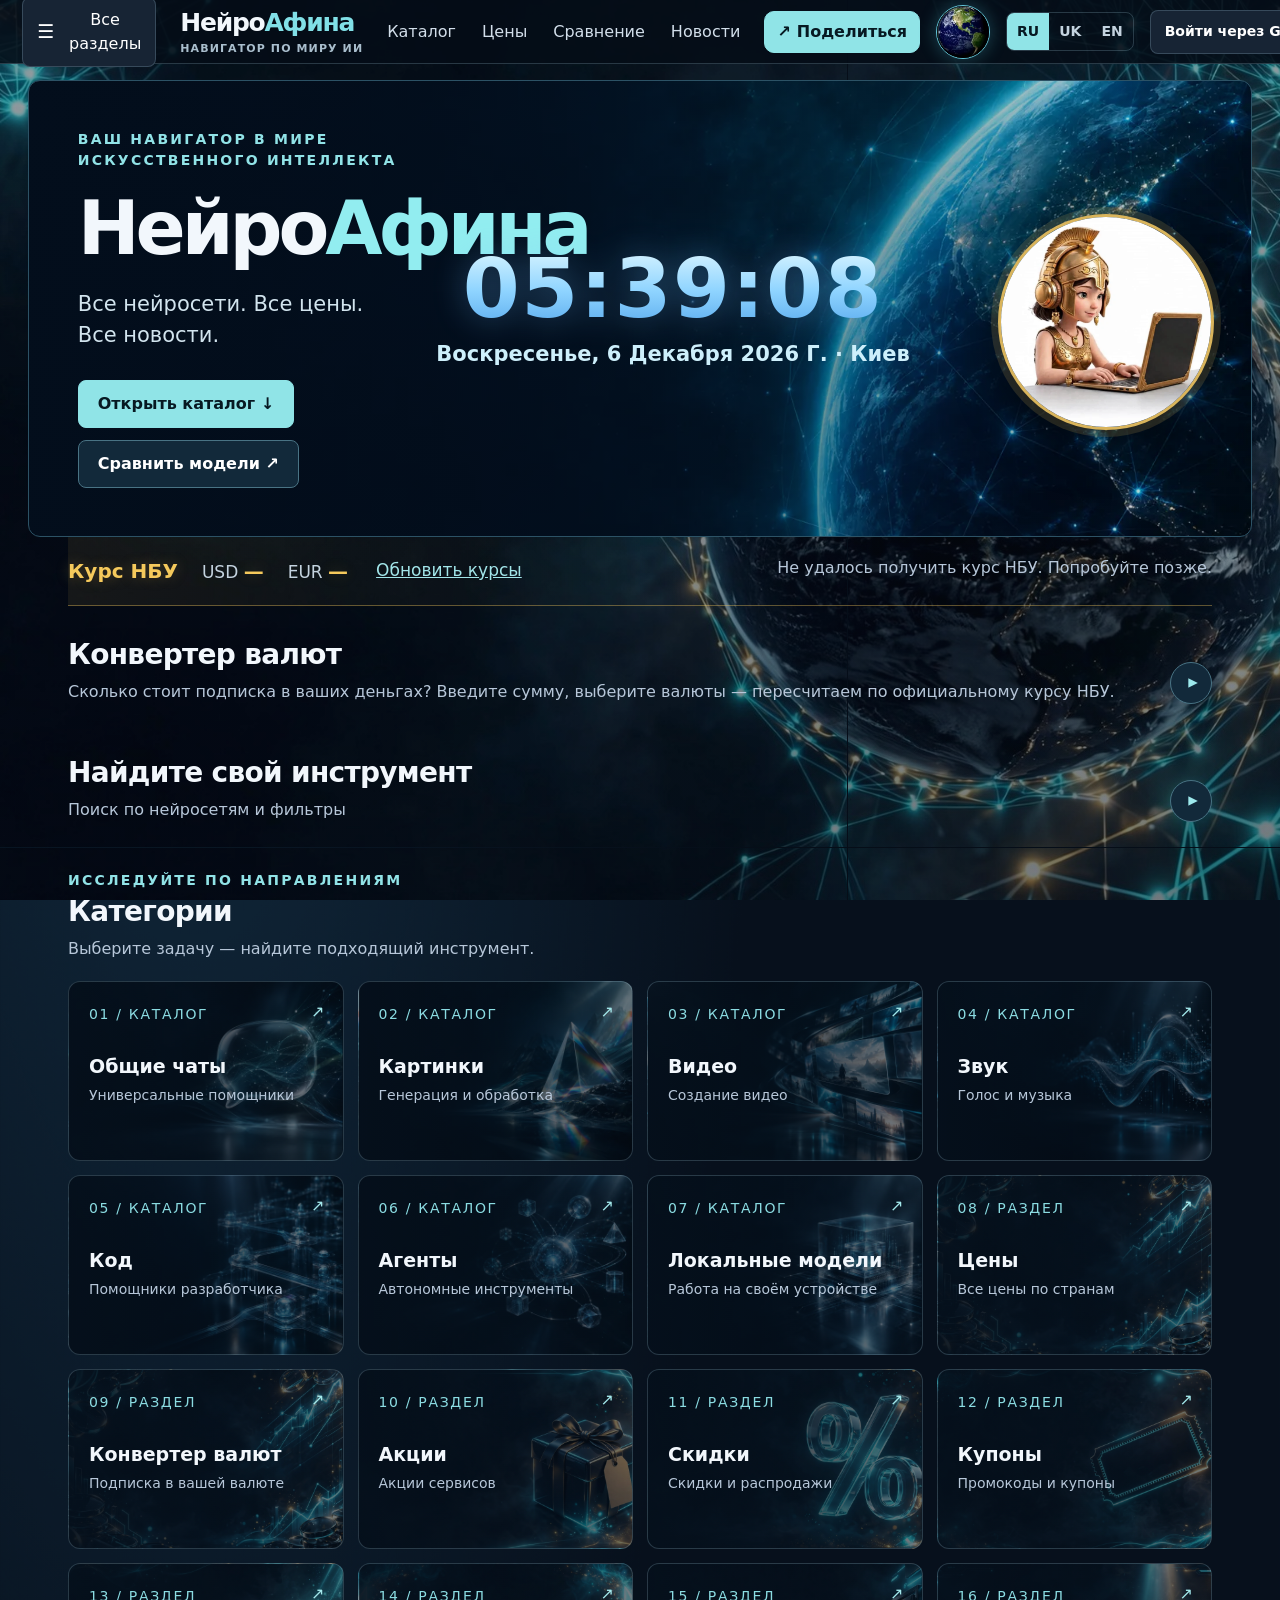
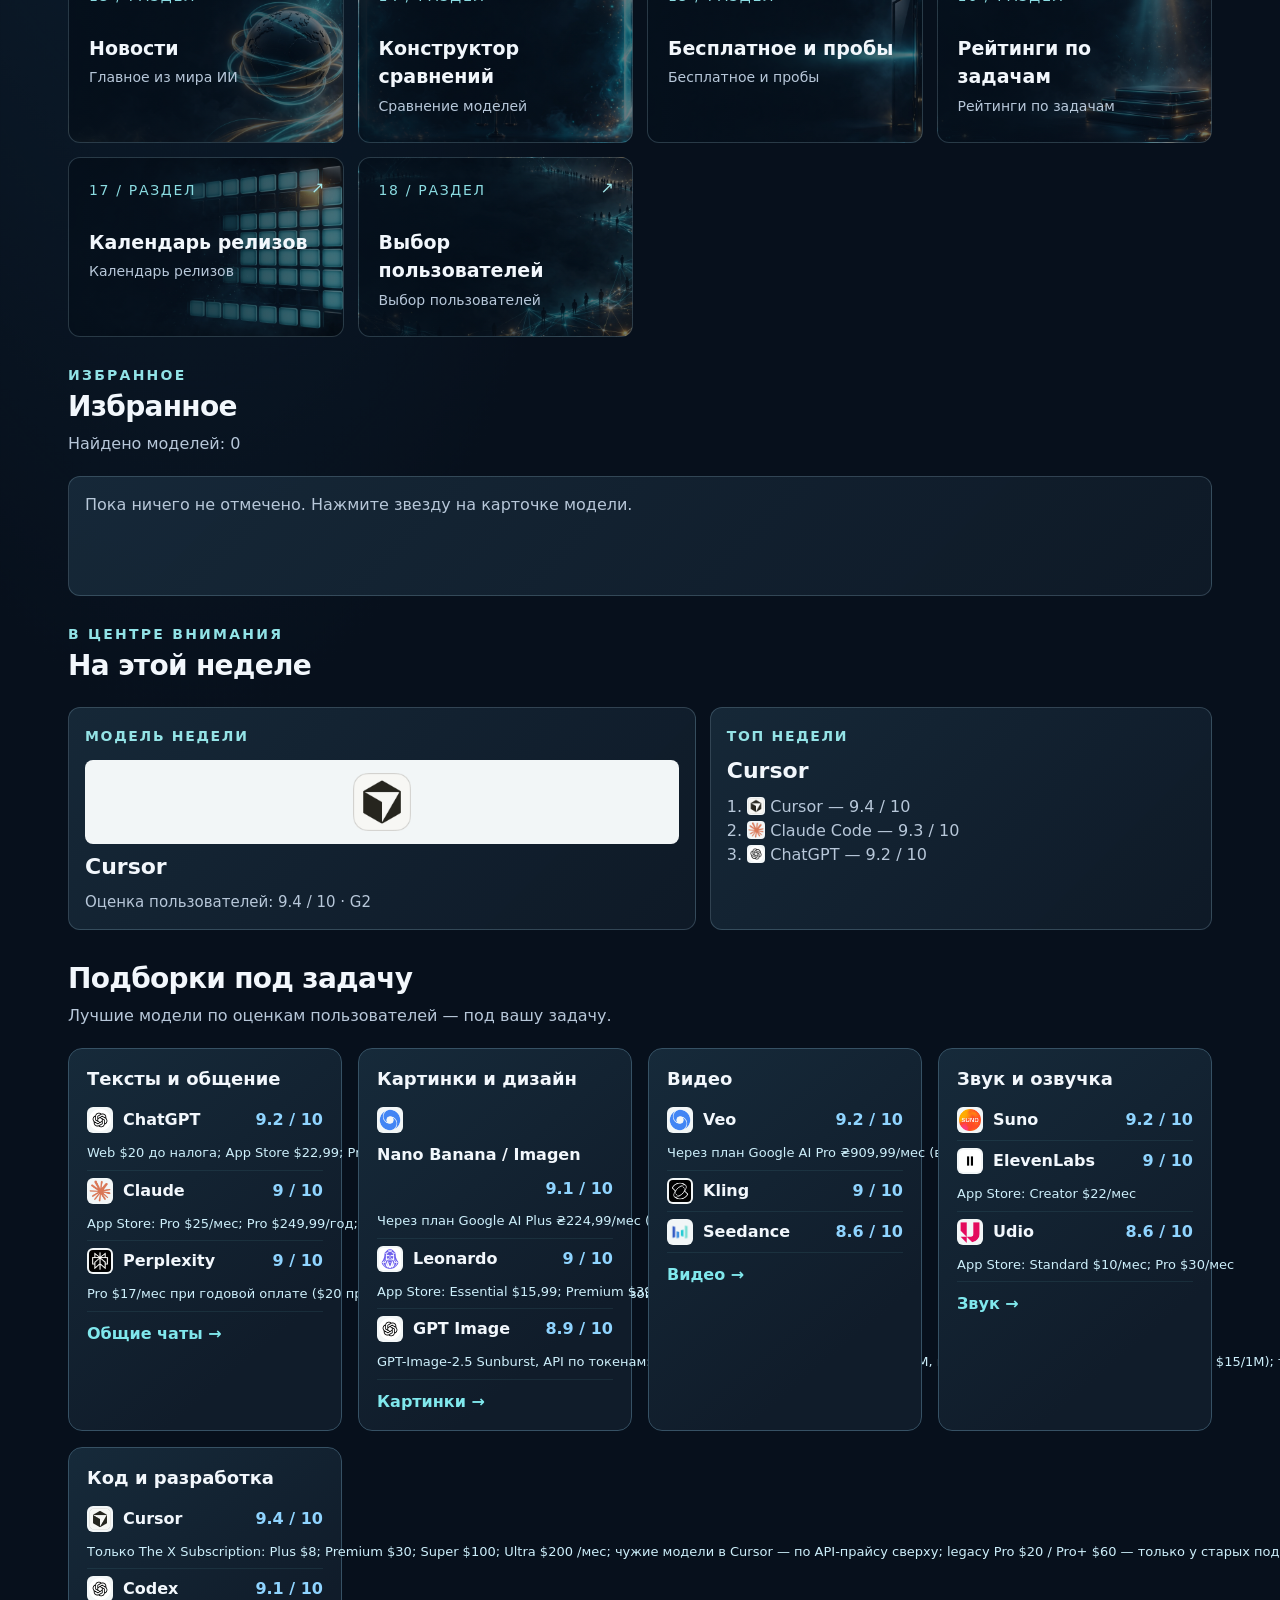
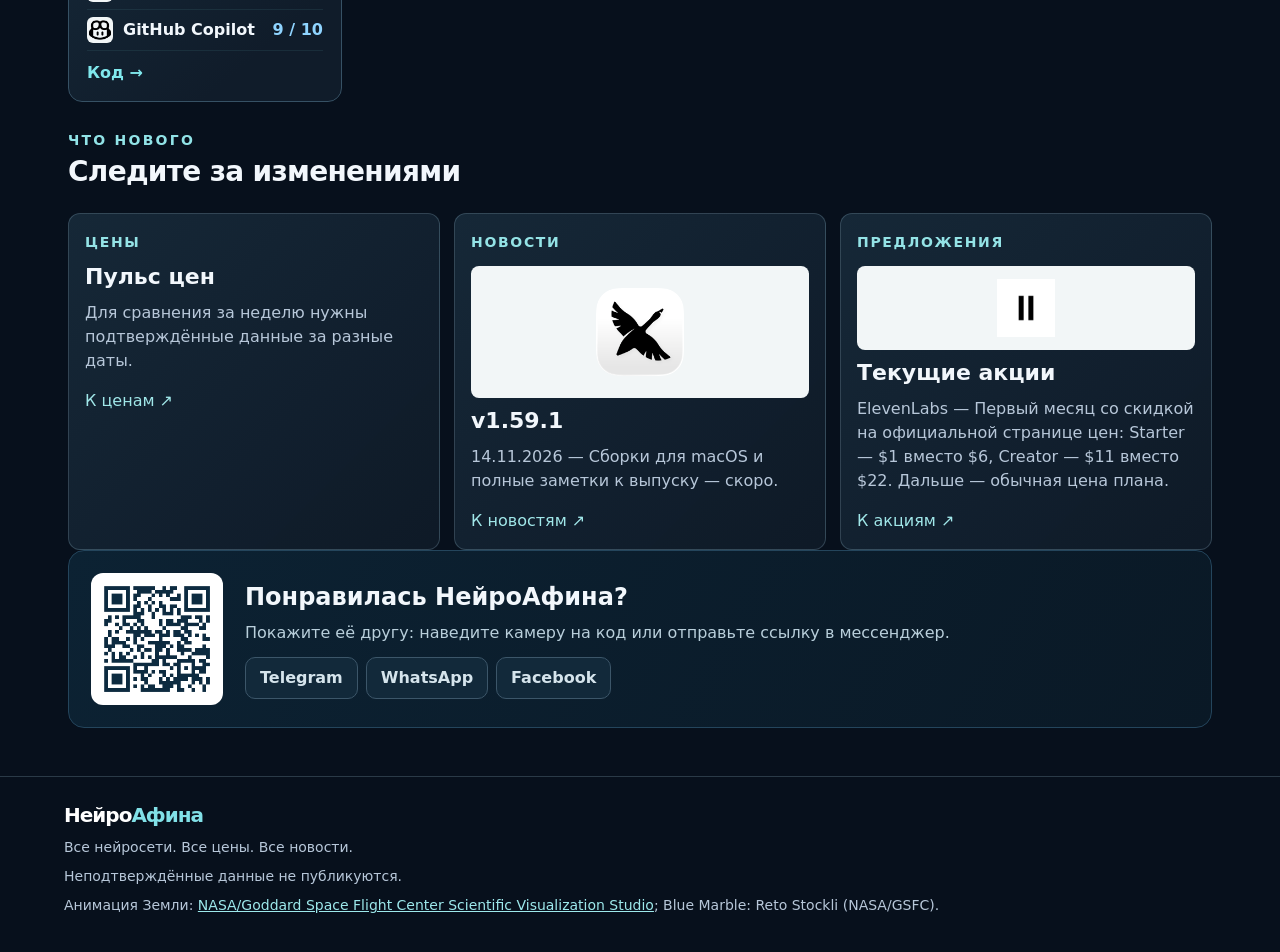
==== index.html @ 6c78bb4e "Кэш: ?v=20261115-37 (пакет по ревью)" ====
<!doctype html>
<html lang="ru"><head><meta charset="utf-8"><meta name="viewport" content="width=device-width, initial-scale=1"><meta name="description" content="НейроАфина — каталог нейросетей, цен и новостей."><meta name="color-scheme" content="dark"><title>НейроАфина — все нейросети, цены и новости</title><meta property="og:type" content="website"><meta property="og:site_name" content="НейроАфина"><meta property="og:title" content="НейроАфина — все нейросети, цены и новости"><meta property="og:description" content="Каталог нейросетей для людей: цены для Украины, плюсы и минусы, акции, скидки и новости — обновляется каждое утро."><meta property="og:url" content="https://neuroathena.pages.dev/"><meta property="og:image" content="https://neuroathena.pages.dev/assets/og-cover.jpg"><meta property="og:image:width" content="1200"><meta property="og:image:height" content="630"><meta name="twitter:card" content="summary_large_image"><meta name="twitter:title" content="НейроАфина — все нейросети, цены и новости"><meta name="twitter:description" content="Каталог нейросетей для людей: цены для Украины, плюсы и минусы, акции, скидки и новости."><meta name="twitter:image" content="https://neuroathena.pages.dev/assets/og-cover.jpg"><link rel="canonical" href="https://neuroathena.pages.dev/"><link rel="stylesheet" href="assets/style.css?v=20261115-37">
<link rel="icon" href="favicon.ico" sizes="any">
<link rel="icon" type="image/png" sizes="32x32" href="favicon-32.png">
<link rel="icon" type="image/png" sizes="16x16" href="favicon-16.png">
<link rel="apple-touch-icon" sizes="180x180" href="apple-touch-icon.png">
<link rel="icon" type="image/png" sizes="192x192" href="icon-192.png">
<link rel="icon" type="image/png" sizes="512x512" href="icon-512.png"><script src="data/catalog.js" defer></script><script src="data/prices.js" defer></script><script src="data/logos.js" defer></script><script src="assets/app.js?v=20261115-37" defer></script></head>
<body><a class="skip" href="#main" data-i18n="skip">Перейти к содержанию</a>
<header class="header"><button class="menu-btn burger" id="menuButton" type="button" aria-expanded="false" aria-controls="menu"><span class="burger-ico" aria-hidden="true">☰</span><span data-i18n="menuAll">Все разделы</span></button><a class="brand" href="#/home" aria-label="НейроАфина — на главную">Нейро<span>Афина</span><small data-i18n="brandTag">НАВИГАТОР ПО МИРУ ИИ</small></a><nav class="headnav" aria-label="Основная навигация"><a href="#/chats" data-i18n="navCatalog">Каталог</a><a href="#/prices" data-i18n="navPrices">Цены</a><a href="#/compare" data-i18n="navCompare">Сравнение</a><a href="#/news" data-i18n="navNews">Новости</a></nav><div class="head-right"><button class="tell-btn" id="tellBtn" type="button" aria-haspopup="true" aria-expanded="false"><span aria-hidden="true">↗</span> <span data-i18n="share">Поделиться</span></button><div class="globe" aria-hidden="true"><video id="earthVideo" autoplay muted loop playsinline preload="metadata" poster="assets/earth-poster.webp"><source src="assets/earth.mp4" type="video/mp4"></video></div><div class="lang-switch" role="group" aria-label="Язык интерфейса"><button type="button" data-lang="ru" aria-pressed="true">RU</button><button type="button" data-lang="uk" aria-pressed="false">UK</button><button type="button" data-lang="en" aria-pressed="false">EN</button></div><div class="auth-area" id="authArea"><button class="auth-btn" id="authBtn" type="button"><span class="auth-full" data-i18n="authSignIn">Войти через Google</span><span class="auth-short">Google</span></button></div></div></header><div class="tell-panel" id="tellPanel" hidden><div class="tell-panel-head"><strong data-i18n="shareTitle">Поделиться сайтом</strong><button type="button" class="tell-close" id="tellClose" aria-label="Закрыть">✕</button></div><div class="tell-nets"><a class="tell-net" href="#" data-net="tg">Telegram</a><a class="tell-net" href="#" data-net="wa">WhatsApp</a><a class="tell-net" href="#" data-net="fb">Facebook</a><a class="tell-net" href="#" data-net="x">X</a></div><button type="button" class="tell-copy" id="tellCopy"><span data-i18n="copyLink">Копировать ссылку</span></button><div class="tell-qr"><img src="assets/qr-site.png" alt="QR-код сайта НейроАфина"><p data-i18n="qrCaption">Наведите камеру телефона — сайт откроется сам</p></div></div>
<div class="admin-bar" id="adminBar" hidden></div>
<div class="drawer-backdrop" id="menuBackdrop" hidden></div><aside class="menu drawer" id="menu" hidden aria-label="Все разделы"><div class="drawer-head"><span data-i18n="menuAll">Все разделы</span><button class="drawer-close" id="menuClose" type="button" aria-label="Закрыть">✕</button></div><nav aria-label="Все страницы" id="allNav"></nav></aside>
<main id="main"></main><footer class="footer"><a class="footerbrand" href="#/home">Нейро<span>Афина</span></a><p data-i18n="footerTag">Все нейросети. Все цены. Все новости.</p><p data-i18n="footerNote">Неподтверждённые данные не публикуются.</p><p><span data-i18n="footerAnim">Анимация Земли:</span> <a href="https://svs.gsfc.nasa.gov/2709/" target="_blank" rel="noopener noreferrer">NASA/Goddard Space Flight Center Scientific Visualization Studio</a>; Blue Marble: Reto Stockli (NASA/GSFC).</p></footer>
<button id="toTop" class="to-top" type="button" aria-label="Наверх">↑</button>
</body></html>
---- assets/style.css ----
:root{color-scheme:dark;--bg:#07101c;--card:#111d2c;--text:#f2f7fc;--muted:#b7c7d9;--cyan:#80e8ed;--border:rgba(169,211,229,.22)}*{box-sizing:border-box}html{scroll-behavior:smooth}body{margin:0;background:radial-gradient(ellipse at 15% 5%,#122b3f,transparent 38%),var(--bg);color:var(--text);font:16px/1.5 system-ui,-apple-system,"Segoe UI",sans-serif}a{color:inherit;text-decoration:none}button,input,select{font:inherit}button,a,input,select{outline-offset:4px}button:focus-visible,a:focus-visible,input:focus-visible,select:focus-visible{outline:3px solid #80e8ed}.skip{position:absolute;left:10px;top:-100px;background:#fff;color:#000;padding:10px;z-index:10}.skip:focus{top:10px}.header{height:90px;padding:0 5%;display:flex;align-items:center;gap:40px;justify-content:space-between;background:rgba(5,13,23,.88);border-bottom:1px solid var(--border)}.brand,.footerbrand{font-weight:750;letter-spacing:-.05em;font-size:25px;line-height:1;white-space:nowrap}.brand span,.footerbrand span{color:#81e0e7}.brand small{display:block;font-size:11px;letter-spacing:.10em;color:#a9becd;margin-top:8px}.headnav{display:flex;gap:26px;color:#d2deea}.headnav a:hover,.footer a:hover{color:var(--cyan)}.head-right{display:flex;align-items:center;gap:16px}.clock{text-align:right;font-variant-numeric:tabular-nums}.clock strong{display:block;font-size:17px;letter-spacing:.06em}.clock span{display:block;font-size:14px;color:var(--muted)}.globe{height:39px;width:39px;border-radius:50%;border:1px solid #65c9dc;background:radial-gradient(circle at 30% 25%,#4ba6bc,#082236 60%,#050d19);box-shadow:0 0 15px #53d1e44a;position:relative;overflow:hidden}.globe:before,.globe:after,.globe span{content:"";position:absolute;inset:3px 10px;border:1px solid #b2ecf877;border-radius:50%;animation:spin 12s linear infinite}.globe:after{inset:11px 1px;animation:none}.globe span{inset:4px 4px;transform:rotate(50deg);animation:none}@keyframes spin{to{transform:rotate(360deg)}}.menu-btn{border:1px solid var(--border);background:#172434;color:#fff;border-radius:8px;padding:10px 14px;min-height:44px;cursor:pointer}.menu-btn span{margin-left:6px}.menu{position:absolute;z-index:5;right:5%;top:79px;background:#111f2f;border:1px solid #3c5669;border-radius:12px;padding:15px;max-width:650px;box-shadow:0 20px 60px #0009}.menu nav{display:grid;grid-template-columns:repeat(3,1fr);gap:3px}.menu a{padding:10px;border-radius:7px}.menu a:hover{background:#284154}.container{max-width:1200px;margin:auto;padding:0 28px}.hero{max-width:1450px;margin:24px auto 0;padding:0 28px}.hero-panel{min-height:410px;display:flex;align-items:center;border:1px solid #2c5265;border-radius:12px;background:linear-gradient(90deg,rgba(3,14,28,.96) 0%,rgba(3,14,28,.72) 42%,rgba(3,14,28,.06) 100%),url('atlas-hero.webp') center/cover;overflow:hidden}.hero-copy{padding:55px 7%;max-width:800px}.eyebrow{font-size:14px;text-transform:uppercase;letter-spacing:.16em;color:#91e3e7;font-weight:700}.hero h1{font-size:clamp(43px,6vw,74px);letter-spacing:-.055em;line-height:1.05;margin:19px 0}.hero h1 span{color:#92edf0}.hero p{color:#d2e4ee;font-size:clamp(18px,2vw,21px);max-width:550px}.hero-actions{display:flex;gap:12px;flex-wrap:wrap;margin-top:28px}.button{min-height:48px;display:inline-flex;align-items:center;justify-content:center;padding:11px 19px;border-radius:8px;font-weight:650;border:1px solid #497384;cursor:pointer;background:#12293a;color:#fff}.button.primary{background:#90e4e7;color:#071922;border-color:#90e4e7}.button:hover{filter:brightness(1.12)}.status-strip{display:flex;justify-content:space-between;gap:20px;padding:19px 0;border-bottom:1px solid var(--border);color:#c4d3df}.rates{display:flex;gap:24px;flex-wrap:wrap}.rates strong{color:#fff}.rates small,.muted{color:var(--muted)}.rate-refresh{background:transparent;border:0;color:#a2e5e9;cursor:pointer;text-decoration:underline;padding:0 4px}.section{padding:45px 0 0}.section-head{display:flex;align-items:end;justify-content:space-between;gap:18px;margin-bottom:20px}.section-head h2{margin:0;font-size:28px;letter-spacing:-.025em}.section-head p{color:var(--muted);margin:4px 0 0}.section-head a{color:#9de9ec;white-space:nowrap}.search-panel,.empty,.feature{border:1px solid var(--border);background:linear-gradient(135deg,rgba(24,43,59,.9),rgba(15,26,40,.94));border-radius:12px}.search-panel{padding:24px}.searchbar{display:flex;gap:12px}.searchbar input{min-width:0;flex:1;height:52px;border:1px solid #577086;border-radius:8px;background:#0b1926;color:white;padding:0 16px}.searchbar button:disabled{opacity:.6;cursor:not-allowed}.search-note{margin:12px 0 0;color:var(--muted);font-size:14px}.filters{display:flex;gap:10px;margin-top:16px;flex-wrap:wrap}.filters span{border:1px solid #50697a;border-radius:30px;padding:6px 13px;color:#c3d2de;font-size:14px}.cards{display:grid;grid-template-columns:repeat(4,1fr);gap:14px}.cat{min-height:166px;position:relative;overflow:hidden;padding:20px;border:1px solid var(--border);border-radius:12px;background:linear-gradient(150deg,#172d3d,#101b2a);transition:transform .2s,border-color .2s}.cat:hover{transform:translateY(-3px);border-color:#7bcbd3}.cat-num{color:#8bdce2;letter-spacing:.12em;font-size:14px}.cat h3{font-size:19px;margin:26px 0 5px}.cat p{color:var(--muted);font-size:14px;margin:0}.cat:after{content:'↗';position:absolute;right:18px;top:18px;color:#a3e8eb}.editorial{display:grid;grid-template-columns:1.25fr 1fr;gap:14px}.feature,.empty{padding:25px;min-height:150px}.feature h3,.empty h3{margin:6px 0 8px;font-size:22px}.feature p,.empty p{margin:0;color:var(--muted)}.label{color:#94e3e6;font-size:14px;letter-spacing:.12em;text-transform:uppercase;font-weight:700}.three{display:grid;grid-template-columns:repeat(3,1fr);gap:14px}.empty a{display:inline-block;margin-top:16px;color:#a0e7e9}.route{padding:64px 0 100px;min-height:60vh}.route h1{font-size:clamp(36px,6vw,60px);letter-spacing:-.04em;margin:15px 0}.route .empty{max-width:730px}.back{color:#9ee4e8}.footer{margin-top:72px;border-top:1px solid var(--border);padding:38px 5%;color:var(--muted)}.footer p{margin:8px 0;font-size:14px}.footerbrand{color:#fff;font-size:20px}@media(max-width:1000px){.headnav{display:none}.cards{grid-template-columns:repeat(2,1fr)}}@media(max-width:650px){.header{height:76px;padding:0 16px;gap:10px}.brand{font-size:21px}.brand small{display:none}.clock{display:none}.globe{width:34px;height:34px}.head-right{gap:8px}.menu-btn{font-size:14px;padding:9px}.menu{top:70px;left:16px;right:16px;max-height:75vh;overflow:auto}.menu nav{grid-template-columns:repeat(2,1fr)}.container{padding:0 16px}.hero{padding:0 16px;margin-top:16px}.hero-panel{min-height:410px;background-position:62% center}.hero-copy{padding:40px 22px}.hero h1{font-size:42px}.status-strip{display:block}.rates{gap:14px}.status-strip>span{display:block;margin-top:10px}.section{padding-top:34px}.section-head{align-items:start}.section-head h2{font-size:24px}.cards{grid-template-columns:repeat(2,minmax(0,1fr));gap:10px}.cat{min-height:150px;padding:15px}.cat h3{font-size:17px}.cat p{font-size:14px}.editorial,.three{grid-template-columns:1fr}.searchbar{flex-direction:column}.searchbar input{width:100%}.footer{padding:30px 16px}.route{padding-top:40px}}@media(prefers-reduced-motion:reduce){*,*:before,*:after{animation-duration:.001ms!important;animation-iteration-count:1!important;transition:none!important;scroll-behavior:auto!important}}
@media(max-width:650px){.header{height:auto;min-height:110px;flex-wrap:wrap;padding:12px 16px;row-gap:10px}.head-right{width:100%;justify-content:space-between}.clock{display:block;text-align:left}.clock strong{font-size:16px}.clock span{font-size:14px}.menu{top:125px}}
@media(max-width:650px){.searchbar input{flex:none;min-height:52px}}

.globe{width:54px;height:54px;flex:none;border:1px solid #65c9dc;background:#061626 url("earth-poster.webp") center/cover;box-shadow:0 0 18px #53d1e44a}.globe:before,.globe:after,.globe span{display:none}.globe video{width:100%;height:100%;object-fit:cover;display:block}@media(max-width:650px){.globe{width:46px;height:46px}}

/* Этап 2: категории и развёрнутые карточки. */
.illustrated-cat{background-size:cover;background-position:center;min-height:180px}.illustrated-cat:hover{border-color:#9de9ec}.filter-controls{display:grid;grid-template-columns:repeat(3,minmax(0,1fr));gap:14px;margin-top:18px}.filter-controls label{display:flex;flex-direction:column;gap:6px;color:#d5e4ec;font-size:14px}.filter-controls select{width:100%;min-height:48px;background:#0b1926;color:#eef8fb;border:1px solid #577086;border-radius:8px;padding:9px 12px}.search-results-list{display:grid;grid-template-columns:repeat(2,minmax(0,1fr));gap:8px}.search-results-list a{display:flex;flex-direction:column;gap:4px;padding:14px 16px;border:1px solid #34566a;border-radius:8px;background:#0c1e2c}.search-results-list a:hover{border-color:#90e4e7}.search-results-list span{color:#b7cbd8;font-size:14px}.result-count,.search-empty{color:#c0d2dc;margin:16px 0}.category-route{padding-top:38px}.category-hero{margin-top:20px;border:1px solid var(--border);border-radius:12px;min-height:240px;display:flex;align-items:center;background-position:center 44%;background-size:cover;overflow:hidden;padding:36px}.category-hero h1{margin:10px 0;font-size:clamp(38px,5vw,60px)}.category-hero p{color:#d5e4ec;font-size:19px;margin:0}.catalog-notice{color:#b7cbd8;margin:24px 0;max-width:850px}.model-list{display:grid;gap:20px}.model-card{border:1px solid #365164;border-radius:12px;background:linear-gradient(140deg,#162a3a,#101c2a 76%);padding:28px;min-width:0;overflow-wrap:anywhere}.model-card[data-official]{cursor:pointer}.model-card[data-official]:hover{border-color:#6ba9b6}.model-top{display:flex;gap:16px;align-items:center}.model-logo{width:72px;height:72px;border-radius:12px;background:#f2f6f7;display:flex;align-items:center;justify-content:center;flex:none;padding:8px;overflow:hidden}.model-logo img{width:100%;height:100%;object-fit:contain}.model-name{flex:1;min-width:0}.model-name h2{margin:2px 0;font-size:26px;line-height:1.2;letter-spacing:-.02em}.model-developer{color:#b6cbd6;font-size:14px}.official{flex:none;color:#071922;background:#90e4e7;border-color:#90e4e7}.link-unavailable{color:#ffcb9a;font-size:14px}.badge-row{display:flex;gap:8px;flex-wrap:wrap;margin:16px 0 0}.badge-row span{color:#aef4d3;border:1px solid #477e6a;background:#183a35;border-radius:99px;padding:5px 12px;font-size:14px}.model-intro{display:grid;grid-template-columns:1fr 1fr;gap:24px;margin-top:22px}.model-card h3{font-size:16px;color:#e0eff5;margin:0 0 8px}.model-card p{margin:0;color:#c5d6df}.model-card span{overflow-wrap:anywhere}.card-section{margin-top:24px;padding-top:22px;border-top:1px solid #344f5e}.price-grid{display:grid;grid-template-columns:1.3fr 1fr 1fr;gap:12px}.price-grid>div{background:#0d2030;border:1px solid #2d4b5b;border-radius:8px;padding:16px;min-width:0}.price-grid span,.facts span{display:block;color:#9bbac8;font-size:14px;margin-bottom:5px}.price-grid p{font-size:15px}.price-grid .price-ua{background:#163347;border-color:#5da6b4}.price-ua strong{display:block;font-size:18px;color:#a8f1ef;line-height:1.45}.price-ua p{margin-top:10px}.price-ua small{font-size:14px;color:#bdd0da}.cheapest{margin-top:12px!important;color:#ccecdf!important}.price-extra{margin-top:14px;color:#c6dbe2}.price-extra summary{color:#a7e9ec;cursor:pointer;min-height:40px;padding-top:8px}.price-extra ul{padding-left:20px;margin:10px 0 0}.price-extra li{margin:8px 0}.price-extra .price-note{font-size:14px;color:#afc5d0}.facts{display:grid;grid-template-columns:repeat(3,minmax(0,1fr));gap:18px 24px}.facts p{font-size:15px}.small-note{font-size:14px!important;color:#a6bfca!important;margin-top:4px!important}.checked{font-size:14px;color:#aac3cd!important;margin-top:24px!important}.footer a[href^=http]{color:#9de9ec;text-decoration:underline}
@media(max-width:700px){.filter-controls{grid-template-columns:1fr}.search-results-list{grid-template-columns:1fr}.category-hero{min-height:210px;padding:24px;background-position:60% center}.category-route{padding-top:28px}.model-card{padding:18px}.model-top{flex-wrap:wrap;gap:12px}.model-logo{width:62px;height:62px}.model-name h2{font-size:23px}.official{width:100%;order:3}.link-unavailable{width:100%}.model-intro{grid-template-columns:1fr;gap:18px}.price-grid{grid-template-columns:1fr}.facts{grid-template-columns:1fr 1fr;gap:16px}.price-grid p,.facts p{font-size:16px}}
@media(max-width:380px){.facts{grid-template-columns:1fr}}

/* ============================================================
   Переработка подачи (между этапом 2 и 3):
   ширина и сетка, компактные карточки, шапки, индекс, языки.
   Правила ниже переопределяют базовые выше.
   ============================================================ */

/* Работа 1. Ширина: на экранах от 1600 px контейнер не уже 1500 px. */
@media(min-width:1400px){.container{max-width:1360px}}
@media(min-width:1600px){.container{max-width:1500px}.hero{max-width:1500px}}

/* Работа 3. Липкая компактная шапка сайта; меню — фиксированное под ней. */
.header{position:sticky;top:0;z-index:30;height:64px;gap:24px}
.menu{position:fixed;top:70px}
.lang-switch{display:flex;border:1px solid var(--border);border-radius:8px;overflow:hidden;flex:none}
.lang-switch button{border:0;background:transparent;color:#c4d3df;padding:8px 10px;min-height:36px;cursor:pointer;font-size:14px;font-weight:650}
.lang-switch button[aria-pressed="true"]{background:#90e4e7;color:#071922}

/* Работа 4. Главная: герой ниже, блоки компактнее. */
.hero{margin-top:16px}
.hero-panel{min-height:340px}
.hero-copy{padding:36px 7%}
.section{padding:28px 0 0}
.feature,.empty{padding:16px;min-height:120px}
.footer{margin-top:48px;padding:28px 5%}
#categories{scroll-margin-top:80px}

/* Работа 3. Шапка раздела: не выше 240 px на десктопе. */
.category-hero{min-height:150px;padding:20px 28px}
.category-hero h1{font-size:clamp(30px,4vw,42px)}
.category-hero p{font-size:16px}

/* Работа 3. Полоса-индекс моделей раздела (липкая, под шапкой сайта). */
.model-index{position:sticky;top:64px;z-index:15;display:flex;flex-wrap:wrap;gap:8px;align-items:center;margin:16px 0 0;padding:10px 12px;border:1px solid var(--border);border-radius:10px;background:rgba(13,26,40,.96)}
.model-index-label{color:#9bbac8;font-size:14px;margin-right:2px}
.model-index button{border:1px solid #3c5669;background:#12293a;color:#d5e4ec;border-radius:99px;padding:6px 12px;font-size:14px;cursor:pointer;min-height:34px}
.model-index button:hover{border-color:#90e4e7;color:#fff}

/* Работа 3. Кнопка «Наверх». */
.to-top{position:fixed;right:20px;bottom:20px;z-index:40;width:48px;height:48px;border-radius:50%;border:1px solid #497384;background:#12293a;color:#fff;font-size:20px;cursor:pointer;opacity:0;pointer-events:none;transition:opacity .2s}
.to-top.visible{opacity:1;pointer-events:auto}
.to-top:hover{filter:brightness(1.2)}

/* Работа 1. Сетка карточек: 3 в ряд от 1400 px, 2 в ряд 900–1400 px, 1 в ряд на телефоне. */
.model-list{display:grid;gap:16px;grid-template-columns:minmax(0,1fr)}
@media(min-width:900px){.model-list{grid-template-columns:repeat(2,minmax(0,1fr))}}
@media(min-width:1400px){.model-list{grid-template-columns:repeat(3,minmax(0,1fr))}}

/* Работа 2. Компактные карточки: свёрнуты по умолчанию. */
.model-card{padding:16px;scroll-margin-top:140px}
.model-card h2{font-size:23px}
.model-card p{font-size:15px}
.model-logo{width:56px;height:56px;padding:6px}
.model-essence{margin:10px 0 0;color:#c5d6df;font-size:15px;line-height:1.45}
.badge-row{margin:10px 0 0}
.model-prices{margin-top:12px}
.model-prices .price-main{display:flex;gap:8px;align-items:baseline}
.model-prices .price-main span{color:#9bbac8;font-size:14px}
.model-prices .price-main strong{font-size:17px;color:#a8f1ef}
.model-prices .price-sub{margin-top:2px;color:#b7cbd8;font-size:14px}
.model-actions{display:flex;gap:10px;flex-wrap:wrap;margin-top:14px}
.model-actions .button{min-height:40px;padding:8px 14px}
.model-details{margin-top:14px}
.model-card .model-details{display:none}
.model-card.expanded .model-details{display:block}
.model-intro{margin-top:0}
.model-intro.single{grid-template-columns:1fr}
.card-section{margin-top:14px;padding-top:12px}
.facts{gap:12px 20px}
.missing-line{margin-top:14px!important;font-size:14px;color:#ffcb9a!important}
.checked{margin-top:14px!important}

/* Мобильная ширина: одна колонка, липкие элементы под высокой шапкой. */
@media(max-width:650px){
  .header{height:auto;min-height:110px;flex-wrap:wrap;padding:12px 16px;row-gap:10px}
  .menu{top:118px}
  .model-index{top:118px}
  .model-card{scroll-margin-top:180px}
  .category-hero{min-height:140px;padding:16px 20px}
  .model-actions .button{flex:1 1 100%}
}

/* Правки после первой живой проверки: суть и цены — строго в одну строку,
   шапка раздела и примечание компактнее, мобильная шапка ниже. */
.model-essence{white-space:nowrap;overflow:hidden;text-overflow:ellipsis}
.model-prices .price-main span{flex:none;white-space:nowrap}
.model-prices .price-main strong{overflow:hidden;text-overflow:ellipsis;white-space:nowrap;min-width:0}
.model-prices .price-sub{white-space:nowrap;overflow:hidden;text-overflow:ellipsis}
.catalog-notice{max-width:none;font-size:14px;margin:16px 0}
.category-route{padding-top:20px}
.category-hero{min-height:140px;padding:16px 28px}
@media(max-width:650px){
  .clock span{display:none}
  .menu-btn{white-space:nowrap;padding:9px 10px}
  .globe{width:40px;height:40px}
  .header{min-height:104px}
  .model-index{top:110px;flex-wrap:nowrap;overflow-x:auto}
  .model-index button{flex:none}
  .model-card{scroll-margin-top:170px}
}

/* Карточки в сетке не растягиваются на высоту ряда; сетка цен — по числу стран. */
.model-list{align-items:start}
.price-grid.cols-1{grid-template-columns:1fr}
.price-grid.cols-2{grid-template-columns:1fr 1fr}

/* Мобильная шапка: строка с часами, глобусом, языками и меню обязана влезать в 390 px. */
@media(max-width:650px){
  .head-right{gap:8px}
  .lang-switch button{padding:8px 7px}
  .menu-btn{font-size:13px}
}

/* В строке действий порядок кнопок — как в разметке (сайт, потом Подробнее). */
.model-actions .official{order:0}

/* Этап 3: страницы цен, предложений, бесплатного. */
.page-route{padding-top:24px}
.page-head{margin:18px 0 20px}
.page-head h1{font-size:clamp(30px,4vw,42px);letter-spacing:-.04em;margin:10px 0}
.page-head p{color:var(--muted);margin:0;max-width:900px}
.filter-bar{display:flex;flex-direction:column;gap:14px;margin:0 0 18px}
.filter-chips{display:flex;flex-wrap:wrap;gap:8px}
.filter-chips button{padding:8px 14px;border-radius:20px;border:1px solid #3a5a70;background:#16293b;color:#d6e6ee;cursor:pointer;font-size:14px}
.filter-chips button.on{background:#90e4e7;border-color:#90e4e7;color:#071922;font-weight:700}
.price-head{display:grid;grid-template-columns:2fr .8fr 1.4fr 1fr 1fr 1.2fr;gap:12px;padding:0 16px 8px;color:#9bbac8;font-size:13px}
.price-list{display:grid;gap:10px}
.price-row{display:grid;grid-template-columns:2fr .8fr 1.4fr 1fr 1fr 1.2fr;gap:12px;align-items:center;border:1px solid #365164;border-radius:10px;background:linear-gradient(140deg,#162a3a,#101c2a 76%);padding:14px 16px}
.price-model{display:flex;gap:12px;align-items:center;min-width:0}
.price-logo{width:44px;height:44px;border-radius:10px;background:#f3f6f8;display:flex;align-items:center;justify-content:center;overflow:hidden;flex:none}
.price-logo img{width:40px;height:40px;object-fit:contain}
.price-model strong{display:block;font-size:17px}
.price-model span{color:#b6cbd6;font-size:13px}
.price-cell{min-width:0;font-size:15px;overflow-wrap:anywhere}
.price-cell strong{font-weight:600}
.price-cell-label{display:none;color:#9bbac8;font-size:13px}
.price-ua{border-left:3px solid #90e4e7;padding-left:10px}
.no-price{color:#ffcb9a;font-size:14px}
.offer-list{display:grid;gap:14px}
.offer-card{border:1px solid #365164;border-radius:10px;background:linear-gradient(140deg,#162a3a,#101c2a 76%);padding:18px 20px}
.offer-card h3{margin:0 0 8px;font-size:20px}
.offer-card p{margin:0 0 10px;color:#c5d6df}
.offer-until{color:#9bbac8 !important;font-size:14px}
.offers-empty{margin-top:8px}
.free-lines{margin-top:10px}
.free-line{margin:4px 0 0;font-size:15px;color:#c5d6df}
.free-line>span:first-child{color:#9bbac8;font-size:14px}
@media(max-width:1000px){
  .price-head{display:none}
  .price-row{grid-template-columns:1fr;gap:6px;padding:14px}
  .price-cell-label{display:block}
  .price-ua{border-left:none;padding-left:0}
}

/* Этап 4: конструктор сравнений. */
.compare-picker{display:grid;gap:12px;margin-bottom:20px}
.compare-selected{display:flex;flex-wrap:wrap;gap:8px}
.compare-selected:empty{display:none}
.compare-chip{display:flex;align-items:center;gap:8px;padding:6px 8px 6px 10px;border-radius:20px;border:1px solid #3a5a70;background:#16293b;color:#d6e6ee;font-size:14px}
.compare-chip img{width:22px;height:22px;object-fit:contain}
.compare-chip button{border:none;background:none;color:#90e4e7;cursor:pointer;font-size:18px;line-height:1;padding:0 2px}
.compare-list{display:grid;gap:8px;max-height:360px;overflow-y:auto;padding-right:4px}
.compare-item{display:flex;align-items:center;gap:12px;border:1px solid #365164;border-radius:10px;background:linear-gradient(140deg,#162a3a,#101c2a 76%);padding:10px 12px}
.compare-item-logo{width:36px;height:36px;border-radius:8px;background:#f3f6f8;display:flex;align-items:center;justify-content:center;overflow:hidden;flex:none}
.compare-item-logo img{width:32px;height:32px;object-fit:contain}
.compare-item .grow{flex:1;min-width:0}
.compare-item .grow strong{display:block;font-size:16px}
.compare-item .grow span{color:#b6cbd6;font-size:13px}
.compare-item button{padding:8px 14px;border-radius:20px;border:1px solid #90e4e7;background:#90e4e7;color:#071922;font-weight:700;cursor:pointer;font-size:14px;flex:none}
.compare-item button:disabled{background:transparent;border-color:#3a5a70;color:#9bbac8;cursor:default;font-weight:400}
.compare-note{color:#ffcb9a;font-size:14px;margin:0}
.compare-scroll{overflow-x:auto;border:1px solid #365164;border-radius:10px}
.compare-table{border-collapse:separate;border-spacing:0;width:100%;min-width:560px}
.compare-table th,.compare-table td{padding:12px 14px;text-align:left;vertical-align:top;border-bottom:1px solid #22384a;min-width:170px;font-size:15px;overflow-wrap:anywhere}
.compare-table tr:last-child th,.compare-table tr:last-child td{border-bottom:none}
.compare-table thead th{background:#162a3a}
.compare-table tbody th{position:sticky;left:0;background:#101c2a;color:#9bbac8;font-size:14px;min-width:140px;z-index:1}
.compare-table thead th:first-child{position:sticky;left:0;background:#162a3a;min-width:140px;z-index:2}
.compare-model-head{display:grid;gap:8px;justify-items:start}
.compare-model-head img{width:40px;height:40px;object-fit:contain;border-radius:8px;background:#f3f6f8;padding:2px}
.compare-model-head strong{font-size:17px}
.compare-model-head a{color:#90e4e7;font-size:14px}
.compare-remove{padding:6px 12px;border-radius:20px;border:1px solid #3a5a70;background:transparent;color:#d6e6ee;cursor:pointer;font-size:13px}
.compare-empty{margin-top:8px}
@media(max-width:650px){
  .compare-table th,.compare-table td{min-width:150px}
  .compare-table tbody th{min-width:120px}
  .compare-table thead th:first-child{min-width:120px}
}

/* Этап 5: новости, календарь, рейтинги, выбор пользователей. */
.news-list{display:grid;gap:14px}
.news-card{border:1px solid #365164;border-radius:10px;background:linear-gradient(140deg,#162a3a,#101c2a 76%);padding:18px 20px}
.news-card h3{margin:0 0 8px;font-size:20px}
.news-card p{margin:0 0 10px;color:#c5d6df}
.news-date{color:#90e4e7 !important;font-size:14px}
.news-product{color:#9bbac8 !important;font-size:14px}
.calendar-month{margin-bottom:28px}
.calendar-month h2{font-size:24px;margin:0 0 12px}
.calendar-event{display:flex;align-items:center;gap:14px;border:1px solid #365164;border-radius:10px;background:linear-gradient(140deg,#162a3a,#101c2a 76%);padding:12px 16px;margin-bottom:8px}
.calendar-day{font-size:26px;font-weight:700;color:#90e4e7;min-width:36px;text-align:center;flex:none}
.calendar-event div{flex:1;min-width:0}
.calendar-event strong{display:block;font-size:16px}
.calendar-event span{color:#b6cbd6;font-size:13px}
.calendar-event a{color:#90e4e7;font-size:14px;flex:none}
.rating-cat{margin-bottom:28px}
.rating-cat h2{font-size:24px;margin:0 0 12px}
.rating-list{display:grid;gap:8px}
.rating-row{display:grid;grid-template-columns:44px 44px 1fr auto;gap:12px;align-items:center;border:1px solid #365164;border-radius:10px;background:linear-gradient(140deg,#162a3a,#101c2a 76%);padding:10px 14px}
.rating-place{font-size:18px;font-weight:700;color:#90e4e7;text-align:center}
.rating-logo{width:40px;height:40px;border-radius:8px;background:#f3f6f8;display:flex;align-items:center;justify-content:center;overflow:hidden}
.rating-logo img{width:36px;height:36px;object-fit:contain}
.rating-row strong{font-size:16px}
.rating-value{color:#c5d6df;font-size:15px;white-space:nowrap}
.ratings-empty{margin-top:8px}
@media(max-width:650px){
  .rating-row{grid-template-columns:32px 36px 1fr auto;gap:8px;padding:10px}
  .rating-logo{width:36px;height:36px}
  .calendar-event{flex-wrap:wrap}
}

/* Этап 6: вход Google, избранное, пресеты, админ-режим. */
.auth-area{display:flex;align-items:center;flex:none}
.auth-btn{border:1px solid var(--border);background:#172434;color:#fff;border-radius:8px;padding:10px 14px;min-height:44px;cursor:pointer;font-size:14px;font-weight:650;white-space:nowrap}
.auth-btn:hover{filter:brightness(1.15)}
.auth-short{display:none}
.auth-user{display:flex;align-items:center;gap:8px}
.auth-user img{width:32px;height:32px;border-radius:50%;object-fit:cover}
.auth-user strong{font-size:14px;max-width:140px;overflow:hidden;text-overflow:ellipsis;white-space:nowrap}
.auth-signout{border:1px solid var(--border);background:#172434;color:#c4d3df;border-radius:8px;padding:8px 10px;min-height:36px;cursor:pointer;font-size:13px}
.auth-toast{position:fixed;left:50%;bottom:24px;transform:translateX(-50%);background:#162a3a;border:1px solid #365164;color:#e8f2f6;padding:12px 18px;border-radius:10px;z-index:200;box-shadow:0 8px 24px rgba(0,0,0,.4);max-width:90vw;text-align:center}
.admin-bar[hidden]{display:none}.admin-bar{display:flex;gap:12px;align-items:center;flex-wrap:wrap;background:#3a2a10;border-bottom:1px solid #6b5316;color:#ffe9b0;padding:10px 5%;font-size:15px}
.admin-bar .button{min-height:40px;padding:8px 14px;font-size:14px}
.fav-btn{margin-left:auto;background:none;border:none;color:#90e4e7;font-size:22px;cursor:pointer;padding:4px 8px;line-height:1;flex:none}
.fav-btn[aria-pressed="true"]{color:#ffd166}
.fav-filter{margin:16px 0 0;display:flex;align-items:center;gap:12px;flex-wrap:wrap}
.fav-filter button{border:1px solid #497384;background:#12293a;color:#fff;border-radius:8px;padding:9px 14px;min-height:40px;cursor:pointer;font-size:14px;font-weight:650}
.fav-filter button[aria-pressed="true"]{background:#90e4e7;color:#071922;border-color:#90e4e7}
.preset-block{margin-top:20px;border:1px solid #365164;border-radius:10px;background:linear-gradient(140deg,#162a3a,#101c2a 76%);padding:16px 18px}
.preset-block h3{margin:0 0 12px;font-size:18px}
.preset-form{display:flex;gap:8px;flex-wrap:wrap}
.preset-form input{flex:1;min-width:180px;height:48px;border:1px solid #577086;border-radius:8px;background:#0b1926;color:#fff;padding:0 14px}
.preset-list{margin-top:12px;display:grid;gap:8px}
.preset-item{display:flex;align-items:center;gap:12px;flex-wrap:wrap}
.preset-item strong{font-size:15px}
.preset-item span{flex:1;min-width:120px;color:#b6cbd6;font-size:14px}
.preset-item button{border:1px solid #497384;background:#12293a;color:#fff;border-radius:8px;padding:7px 12px;cursor:pointer;font-size:14px}
.admin-edit label.admin-field{display:grid;gap:4px;margin-bottom:10px}
.admin-field span{font-size:14px;color:#b6cbd6}
.admin-field input,.admin-field textarea,.admin-field select{width:100%;border:1px solid #577086;border-radius:8px;background:#0b1926;color:#fff;padding:9px 12px;font-size:15px}
.admin-edit .admin-save{margin-top:4px}
.price-edit{width:100%;border:1px solid #577086;border-radius:6px;background:#0b1926;color:#fff;padding:7px 9px;font-size:14px}
@media(max-width:650px){
  .auth-full{display:none}
  .auth-short{display:inline}
  .auth-btn{padding:9px 10px;font-size:13px}
  .auth-user strong{display:none}
  .admin-bar{padding:10px 16px}
}

/* Этап 6: шапка на телефоне — кнопка входа не должна расширять страницу. */
@media(max-width:650px){
  .globe{display:none}
  .menu-btn span:first-child{display:none}
}

/* Новости: компактные карточки, сетка/список, картинки */
.news-view-toggle{display:flex;gap:8px;margin:0 0 18px}
.news-view-toggle button{border:1px solid var(--border);background:#172434;color:#fff;border-radius:8px;padding:9px 18px;min-height:44px;cursor:pointer;font:inherit}
.news-view-toggle button[aria-pressed="true"]{background:#90e4e7;color:#071922;border-color:#90e4e7;font-weight:650}
.news-list.grid{grid-template-columns:repeat(3,1fr);gap:16px}
@media(max-width:1000px){.news-list.grid{grid-template-columns:repeat(2,1fr)}}
@media(max-width:650px){.news-list.grid{grid-template-columns:1fr}}
.news-card{display:flex;flex-direction:column}
.news-card h3{margin:6px 0;font-size:19px;line-height:1.3}
.news-card .news-text{color:#c5d6df}
.news-list.grid .news-text{display:-webkit-box;-webkit-line-clamp:4;-webkit-box-orient:vertical;overflow:hidden}
.news-media{height:150px;border-radius:8px;overflow:hidden;background:#0d2030;margin-bottom:12px;flex:none}
.news-media img{width:100%;height:100%;object-fit:cover;display:block}
.news-media.logo{background:#f2f6f7;display:flex;align-items:center;justify-content:center}
.news-media.logo img{width:auto;height:auto;max-width:55%;max-height:88px;object-fit:contain}
.news-list:not(.grid) .news-media{height:190px}
.news-card .button{margin-top:auto;align-self:flex-start}

/* Меню «Все разделы» — поверх липкой шапки и липкой полосы моделей */
.menu{z-index:100}

/* Шапки-герои страниц и живые эмблемы */
.page-head{display:flex;align-items:center;gap:26px;border:1px solid var(--border);border-radius:12px;padding:28px 32px;margin-top:16px;background:linear-gradient(135deg,rgba(24,43,59,.92),rgba(15,26,40,.95))}
.page-head-text{flex:1;min-width:0}
.page-head h1{margin:10px 0 8px}
.page-head p{margin:0;color:#d5e4ec}
.category-hero{gap:26px}
.category-hero-text{flex:1;min-width:0}
.hero-mark{width:96px;height:96px;flex:none;border-radius:50%;border:1px solid #2c5265;background:radial-gradient(circle at 32% 28%,#14334a,#0a1826 72%);display:flex;align-items:center;justify-content:center;box-shadow:0 0 24px rgba(83,209,228,.16)}
.hero-mark svg{width:58px;height:58px}
.hm-pulse{transform-origin:center;transform-box:fill-box;animation:hmPulse 2.6s ease-in-out infinite}
.hm-spin{transform-origin:center;transform-box:fill-box;animation:hmSpin 12s linear infinite}
.hm-blink{animation:hmBlink 1.8s ease-in-out infinite}
.hm-sway{transform-origin:50% 20%;transform-box:fill-box;animation:hmSway 3.4s ease-in-out infinite}
.hm-dash{stroke-dasharray:60;stroke-dashoffset:60;animation:hmDash 3s ease-out infinite}
.hm-eq line{transform-origin:center;transform-box:fill-box;animation:hmEq 1.6s ease-in-out infinite}
@keyframes hmPulse{0%,100%{opacity:.55}50%{opacity:1}}
@keyframes hmSpin{to{transform:rotate(360deg)}}
@keyframes hmBlink{0%,100%{opacity:.25}50%{opacity:1}}
@keyframes hmSway{0%,100%{transform:rotate(-2.4deg)}50%{transform:rotate(2.4deg)}}
@keyframes hmDash{0%{stroke-dashoffset:60}55%,100%{stroke-dashoffset:0}}
@keyframes hmEq{0%,100%{transform:scaleY(.72)}50%{transform:scaleY(1.12)}}
@media(max-width:650px){.hero-mark{width:72px;height:72px}.hero-mark svg{width:44px;height:44px}.page-head{padding:22px}}

/* Картинка в шапке каждой страницы (как на странице «Видео») */
.page-head,.category-hero{background-size:cover;background-position:center}
body[data-route="chats"] .page-head,body[data-route="chats"] .category-hero{background-image:none}
body[data-route="images"] .page-head,body[data-route="images"] .category-hero{background-image:none}
body[data-route="video"] .page-head,body[data-route="video"] .category-hero{background-image:none}
body[data-route="audio"] .page-head,body[data-route="audio"] .category-hero{background-image:none}
body[data-route="code"] .page-head,body[data-route="code"] .category-hero{background-image:none}
body[data-route="agents"] .page-head,body[data-route="agents"] .category-hero{background-image:none}
body[data-route="local"] .page-head,body[data-route="local"] .category-hero{background-image:none}
body[data-route="prices"] .page-head,body[data-route="prices"] .category-hero{background-image:none}
body[data-route="offers"] .page-head,body[data-route="offers"] .category-hero{background-image:none}
body[data-route="discounts"] .page-head,body[data-route="discounts"] .category-hero{background-image:none}
body[data-route="coupons"] .page-head,body[data-route="coupons"] .category-hero{background-image:none}
body[data-route="news"] .page-head,body[data-route="news"] .category-hero{background-image:none}
body[data-route="compare"] .page-head,body[data-route="compare"] .category-hero{background-image:none}
body[data-route="free"] .page-head,body[data-route="free"] .category-hero{background-image:none}
body[data-route="rankings"] .page-head,body[data-route="rankings"] .category-hero{background-image:none}
body[data-route="calendar"] .page-head,body[data-route="calendar"] .category-hero{background-image:none}
body[data-route="community"] .page-head,body[data-route="community"] .category-hero{background-image:none}

/* === Правки 15.11.2026: видимость фонов шапок и компактность блоков === */
.page-head{min-height:224px;background-position:center 40%}
.category-hero{background-position:center 40%}
.page-head-text,.category-hero-text{position:relative;z-index:1}
.page-head h1,.page-head p,.category-hero h1,.category-hero p{text-shadow:0 2px 14px rgba(0,0,0,.85),0 1px 3px rgba(0,0,0,.9)}
.offer-list{grid-template-columns:repeat(auto-fill,minmax(350px,1fr));gap:12px}
.offer-card{padding:14px 16px}
.offer-card h3{font-size:18px;margin-bottom:6px}
.offer-card p{margin-bottom:8px}
.offer-card .button{min-height:40px;padding:8px 14px}
.offers-empty{max-width:none;min-height:0;padding:16px 20px}
.calendar-month{margin-bottom:20px}
.calendar-event{padding:8px 12px;gap:10px;margin-bottom:6px}
.calendar-day{font-size:21px;min-width:30px}
.price-row{padding:10px 14px;gap:10px}
.price-cell{font-size:14px;line-height:1.35}
@media(max-width:700px){.offer-list{grid-template-columns:1fr}.page-head{min-height:170px}}

/* === Правки 15.11.2026 v5: фон страницы как на портале — картинка Фреи на весь экран === */
body::before{content:"";position:fixed;inset:0;z-index:-2;background-size:cover;background-position:center;background-repeat:no-repeat}
body::after{content:"";position:fixed;inset:0;z-index:-1;background:linear-gradient(180deg,rgba(5,12,22,.40),rgba(5,12,22,.55));pointer-events:none}
body[data-route="home"]::before{background-image:url('backgrounds/bg-home.jpg')}
body[data-route="chats"]::before{background-image:url('backgrounds/bg-chats.jpg')}
body[data-route="images"]::before{background-image:url('backgrounds/bg-images.jpg')}
body[data-route="video"]::before{background-image:url('backgrounds/bg-video.jpg')}
body[data-route="audio"]::before{background-image:url('backgrounds/bg-audio.jpg')}
body[data-route="code"]::before{background-image:url('backgrounds/bg-code.jpg')}
body[data-route="agents"]::before{background-image:url('backgrounds/bg-agents.jpg')}
body[data-route="local"]::before{background-image:url('backgrounds/bg-local.jpg')}
body[data-route="prices"]::before{background-image:url('backgrounds/bg-prices.jpg')}
body[data-route="offers"]::before{background-image:url('backgrounds/bg-offers.jpg')}
body[data-route="discounts"]::before{background-image:url('backgrounds/bg-discounts.jpg')}
body[data-route="coupons"]::before{background-image:url('backgrounds/bg-coupons.jpg')}
body[data-route="news"]::before{background-image:url('backgrounds/bg-news.jpg')}
body[data-route="compare"]::before{background-image:url('backgrounds/bg-compare.jpg')}
body[data-route="free"]::before{background-image:url('backgrounds/bg-free.jpg')}
body[data-route="rankings"]::before{background-image:url('backgrounds/bg-rankings.jpg')}
body[data-route="calendar"]::before{background-image:url('backgrounds/bg-calendar.jpg')}
body[data-route="community"]::before{background-image:url('backgrounds/bg-community.jpg')}
.page-head,.category-hero{background:rgba(8,18,30,.55)}
.model-card,.offer-card,.calendar-event{background:linear-gradient(140deg,rgba(22,42,58,.88),rgba(16,28,42,.92))}

/* === Правки 15.11.2026 v6: у шапок снова свои картинки (поверх фонов v5) === */
body[data-route="chats"] .category-hero{background-image:linear-gradient(90deg,rgba(5,16,28,.88),rgba(5,16,28,.42)),url('categories/chats.webp');background-size:cover;background-position:center}
body[data-route="images"] .category-hero{background-image:linear-gradient(90deg,rgba(5,16,28,.88),rgba(5,16,28,.42)),url('categories/images.webp');background-size:cover;background-position:center}
body[data-route="video"] .category-hero{background-image:linear-gradient(90deg,rgba(5,16,28,.88),rgba(5,16,28,.42)),url('categories/video.webp');background-size:cover;background-position:center}
body[data-route="audio"] .category-hero{background-image:linear-gradient(90deg,rgba(5,16,28,.88),rgba(5,16,28,.42)),url('categories/audio.webp');background-size:cover;background-position:center}
body[data-route="code"] .category-hero{background-image:linear-gradient(90deg,rgba(5,16,28,.88),rgba(5,16,28,.42)),url('categories/code.webp');background-size:cover;background-position:center}
body[data-route="agents"] .category-hero{background-image:linear-gradient(90deg,rgba(5,16,28,.88),rgba(5,16,28,.42)),url('categories/agents.webp');background-size:cover;background-position:center}
body[data-route="local"] .category-hero{background-image:linear-gradient(90deg,rgba(5,16,28,.88),rgba(5,16,28,.42)),url('categories/local.webp');background-size:cover;background-position:center}
body[data-route="prices"] .page-head{background-image:linear-gradient(90deg,rgba(5,16,28,.88),rgba(5,16,28,.42)),url('heads/head-prices.jpg');background-size:cover;background-position:center}
body[data-route="offers"] .page-head{background-image:linear-gradient(90deg,rgba(5,16,28,.88),rgba(5,16,28,.42)),url('heads/head-offers.jpg');background-size:cover;background-position:center}
body[data-route="discounts"] .page-head{background-image:linear-gradient(90deg,rgba(5,16,28,.88),rgba(5,16,28,.42)),url('heads/head-discounts.jpg');background-size:cover;background-position:center}
body[data-route="coupons"] .page-head{background-image:linear-gradient(90deg,rgba(5,16,28,.88),rgba(5,16,28,.42)),url('heads/head-coupons.jpg');background-size:cover;background-position:center}
body[data-route="news"] .page-head{background-image:linear-gradient(90deg,rgba(5,16,28,.88),rgba(5,16,28,.42)),url('heads/head-news.jpg');background-size:cover;background-position:center}
body[data-route="compare"] .page-head{background-image:linear-gradient(90deg,rgba(5,16,28,.88),rgba(5,16,28,.42)),url('heads/head-compare.jpg');background-size:cover;background-position:center}
body[data-route="free"] .page-head{background-image:linear-gradient(90deg,rgba(5,16,28,.88),rgba(5,16,28,.42)),url('heads/head-free.jpg');background-size:cover;background-position:center}
body[data-route="rankings"] .page-head{background-image:linear-gradient(90deg,rgba(5,16,28,.88),rgba(5,16,28,.42)),url('heads/head-rankings.jpg');background-size:cover;background-position:center}
body[data-route="calendar"] .page-head{background-image:linear-gradient(90deg,rgba(5,16,28,.88),rgba(5,16,28,.42)),url('heads/head-calendar.jpg');background-size:cover;background-position:center}
body[data-route="community"] .page-head{background-image:linear-gradient(90deg,rgba(5,16,28,.88),rgba(5,16,28,.42)),url('heads/head-community.jpg');background-size:cover;background-position:center}

/* Правка 15.11.2026 (v7): картинки шапок показываются целиком по высоте блока, без обрезки сюжета */
body[data-route] .page-head,body[data-route] .category-hero{background-size:auto 100%;background-position:right 150px center;background-repeat:no-repeat;background-color:#060f1a}

/* Правка 15.11.2026 (v8): меню «Все разделы» — левая выезжающая панель со списком */
.burger{display:inline-flex;align-items:center;gap:9px}
.burger .burger-ico{font-size:19px;line-height:1;margin:0}
.menu.drawer{position:fixed;left:0;right:auto;top:0;bottom:0;width:min(348px,88vw);max-width:none;max-height:none;overflow-y:auto;border-radius:0;border:0;border-right:1px solid #3c5669;padding:0;z-index:200;background:#0c1828;box-shadow:24px 0 60px rgba(0,0,0,.45)}
.menu.drawer nav{display:flex;flex-direction:column;gap:2px;padding:12px 14px 22px}
.menu.drawer a{display:flex;align-items:baseline;gap:12px;padding:11px 10px;border-radius:8px;font-size:17px}
.menu.drawer a .nav-num{color:#8bdce2;font-size:13px;letter-spacing:.08em;min-width:27px}
.menu.drawer a.active{background:#284154;color:#fff}
.drawer-head{display:flex;justify-content:space-between;align-items:center;padding:15px 16px 13px 20px;border-bottom:1px solid var(--border);font-weight:700;letter-spacing:.05em;text-transform:uppercase;font-size:14px;color:#cfe3ef}
.drawer-close{background:none;border:1px solid var(--border);color:#fff;border-radius:8px;width:38px;height:38px;min-height:38px;cursor:pointer;font-size:15px;line-height:1}
.drawer-backdrop{position:fixed;inset:0;background:rgba(2,6,12,.55);z-index:190}

/* Правка 15.11.2026 (v9): медальон Афины в герое главной */
.hero-medal{margin-left:auto;margin-right:5%;flex:none;align-self:center}
.hero-medal img{width:216px;height:216px;object-fit:cover;border-radius:50%;border:3px solid #d9b45b;box-shadow:0 0 0 7px rgba(217,180,91,.16),0 18px 44px rgba(0,0,0,.55);background:#fff;display:block}
@media(max-width:900px){.hero-medal{display:none}}

/* Правка 15.11.2026 (v10): аккуратная шапка, живые медальоны, большие часы в герое */
.header{padding:0 22px}
.head-medal{width:54px;height:54px;border-radius:50%;object-fit:cover;border:2px solid #d9b45b;background:#fff;flex:none;display:block}
.hero-medal video{width:216px;height:216px;object-fit:cover;border-radius:50%;border:3px solid #d9b45b;box-shadow:0 0 0 7px rgba(217,180,91,.16),0 18px 44px rgba(0,0,0,.55);background:#fff;display:block}
.hero-clock{margin-top:32px}
.hero-clock strong{display:block;font-size:clamp(46px,5.2vw,68px);font-weight:750;letter-spacing:.02em;line-height:1.05;font-variant-numeric:tabular-nums}
.hero-clock span{display:block;margin-top:7px;font-size:19px;color:#cfe3ef;text-transform:capitalize}
@media(max-width:650px){.header{padding:0 14px}.head-medal{width:44px;height:44px}}

/* Правка 15.11.2026 (v11): часы в герое — крупные, золотые, заметные */
.hero-clock strong{font-size:clamp(58px,6.4vw,88px);color:#f5c95c;text-shadow:0 0 28px rgba(245,201,92,.35)}
.hero-clock span{font-size:21px;color:#a9ecf0;font-weight:600}

/* Правка 15.11.2026 (v12): часы — по центру главного блока */
.hero-panel{flex-wrap:wrap}
.hero-clock{flex:1 1 100%;order:3;text-align:center;margin-top:6px}

/* Правка 15.11.2026 (v13): полоса курсов НБУ — заметная, золотая */
.status-strip{background:linear-gradient(90deg,rgba(245,201,92,.08),transparent 55%);border-bottom:1px solid rgba(245,201,92,.38)}
.rates{font-size:17px}
.rates strong{color:#f5c95c;font-size:20px;text-shadow:0 0 14px rgba(245,201,92,.25)}

/* Правка 15.11.2026 (v14): часы — в центр главного блока (сетка), цвет — ледяной сине-голубой вместо золота */
.hero-panel{display:grid;grid-template-columns:minmax(0,1fr) auto;grid-template-rows:auto 1fr;min-height:540px}
.hero-copy{grid-column:1;grid-row:1}
.hero-medal{grid-column:2;grid-row:1;align-self:center}
.hero-clock{grid-column:1/-1;grid-row:2;align-self:center;justify-self:center;text-align:center;margin:0}
.hero-clock strong{background:linear-gradient(180deg,#dcf6ff 0%,#8fd4ff 52%,#57a8ec 100%);-webkit-background-clip:text;background-clip:text;-webkit-text-fill-color:transparent;color:transparent;text-shadow:none;filter:drop-shadow(0 0 16px rgba(110,190,255,.35))}
.hero-clock span{color:#cdeffb}
@media(max-width:650px){.hero-panel{min-height:480px}}

/* Правка 15.11.2026 (v15): верх главной — центральная колонка: заголовок и строка «Все нейросети. Все цены. Все новости.», под ними часы, в конце — Афина */
.hero-panel{display:flex;flex-direction:column;align-items:center;min-height:0;padding:50px 28px 46px;background:linear-gradient(180deg,rgba(3,14,28,.90) 0%,rgba(3,14,28,.58) 55%,rgba(3,14,28,.82) 100%),url('atlas-hero.webp') center/cover}
.hero-copy{order:1;max-width:880px;padding:0;text-align:center}
.hero-copy p{margin-left:auto;margin-right:auto}
.hero-actions{justify-content:center}
.hero-clock{order:2;margin:34px auto 0;align-self:center}
.hero-medal{order:3;margin:30px auto 0;align-self:center}
@media(max-width:900px){.hero-medal{display:block}}
@media(max-width:650px){.hero-panel{padding:38px 16px 36px}.hero-medal video{width:184px;height:184px}}

/* Правка 15.11.2026 (v16): компактный блок — заголовок слева, часы в центре блока, Афина справа по центру и чуть ниже */
.hero-panel{display:grid;grid-template-columns:minmax(0,1.05fr) auto minmax(0,.95fr);grid-template-rows:none;align-items:center;min-height:430px;padding:0 3%;background:linear-gradient(90deg,rgba(3,14,28,.96) 0%,rgba(3,14,28,.72) 42%,rgba(3,14,28,.06) 100%),url('atlas-hero.webp') center/cover}
.hero-copy{grid-column:1;grid-row:1;max-width:640px;padding:48px 0 48px 12px;text-align:left}
.hero-copy p{margin-left:0;margin-right:0}
.hero-actions{justify-content:flex-start}
.hero-clock{grid-column:2;grid-row:1;align-self:center;justify-self:center;margin:0;text-align:center}
.hero-medal{grid-column:3;grid-row:1;align-self:center;justify-self:end;margin:0;transform:translateY(14px)}
@media(max-width:1250px){.hero h1{font-size:56px}}
@media(max-width:1000px){.hero-panel{grid-template-columns:1fr;min-height:0;padding:38px 16px 36px}.hero-copy{grid-column:1;grid-row:1;max-width:880px;padding:0;text-align:center}.hero-copy p{margin-left:auto;margin-right:auto}.hero-actions{justify-content:center}.hero-clock{grid-column:1;grid-row:2;margin-top:30px}.hero-medal{grid-column:1;grid-row:3;justify-self:center;margin-top:28px;transform:none}}

/* === Правки 15.11.2026 v17: конвертер валют (форма как на Персональном портале) === */
body[data-route="converter"]::before{background-image:url('backgrounds/bg-converter.jpg')}
body[data-route="converter"] .page-head{background-image:none}
.conv{border:1px solid var(--border);background:linear-gradient(135deg,rgba(24,43,59,.9),rgba(15,26,40,.94));border-radius:12px;padding:22px}
.conv-field label{display:block;color:var(--muted);font-size:14px;margin-bottom:7px}
.conv-field input,.conv-field select{width:100%;height:52px;border:1px solid #577086;border-radius:8px;background:#0b1926;color:#fff;padding:0 14px;font-size:17px}
.conv-pair{display:grid;grid-template-columns:minmax(0,1fr) auto minmax(0,1fr);gap:10px;align-items:end;margin-top:14px}
.conv-swap{width:48px;height:52px;border-radius:8px;border:1px solid #497384;background:#12293a;color:#9de9ec;font-size:20px;cursor:pointer}
.conv-swap:hover{filter:brightness(1.2)}
.conv-quick{display:flex;gap:8px;align-items:center;flex-wrap:wrap;margin-top:16px}
.conv-quick span{color:var(--muted);font-size:14px;margin-right:2px}
.conv-quick button{padding:8px 14px;border-radius:20px;border:1px solid #3a5a70;background:#16293b;color:#d6e6ee;cursor:pointer;font-size:14px}
.conv-quick button:hover{filter:brightness(1.2)}
.conv-out{margin-top:18px;padding:16px 18px;border:1px solid rgba(255,179,92,.45);border-radius:10px;background:rgba(255,179,92,.08);color:#ffb35c;font-size:clamp(22px,3.4vw,30px);font-weight:750;line-height:1.3;overflow-wrap:anywhere;font-variant-numeric:tabular-nums}
.conv-note{margin:12px 0 0;font-size:14px}
.conv-banner{display:flex;align-items:center;justify-content:space-between;gap:12px;margin:0 0 18px;padding:15px 18px;border:1px solid #497384;border-radius:10px;background:linear-gradient(135deg,rgba(24,43,59,.9),rgba(15,26,40,.94));color:#9de9ec;font-weight:650;font-size:17px}
.conv-banner:hover{filter:brightness(1.15)}
@media(max-width:650px){.conv{padding:16px}.conv-pair{gap:7px}.conv-swap{width:42px}}

/* === Правки 15.11.2026 v18: сворачиваемые блоки главной === */
.collapse-btn{flex:none;width:42px;height:42px;border-radius:50%;border:1px solid #497384;background:#12293a;color:#9de9ec;font-size:19px;line-height:1;cursor:pointer;transition:transform .25s ease;display:inline-flex;align-items:center;justify-content:center}
.collapse-btn:hover{filter:brightness(1.2)}
.collapse-btn.closed{transform:rotate(-90deg)}
.collapsible[hidden]{display:none}

/* === Правки 15.11.2026 v18.1: часы чуть правее от названия сайта === */
.hero-clock{margin-left:34px}
@media(max-width:1000px){.hero-clock{margin-left:0}}

/* === Правки 15.11.2026 v19: картинки и логотипы в нижних блоках главной === */
.home-logo{height:84px;border-radius:8px;background:#f2f6f7;display:flex;align-items:center;justify-content:center;margin:12px 0 6px}
.home-logo img{max-width:46%;max-height:58px;object-fit:contain;display:block}
#homeNews .news-media{height:132px;margin:12px 0 6px}
.top-logo{height:18px;width:18px;object-fit:contain;vertical-align:-3px;background:#f2f6f7;border-radius:4px;padding:1px}

/* === Правки 15.11.2026 v20: шапка карточки модели — переключатель === */
.model-top{cursor:pointer}

/* === Правки 15.11.2026 v21: фильтры, шкала рейтинга, сравнение, подборки, полка логотипов === */
.quick-filters{display:flex;flex-wrap:wrap;gap:8px;margin:12px 0 2px}
.quick-filters button{border:1px solid #3c5669;background:#12293a;color:#d5e4ec;border-radius:99px;padding:6px 14px;font-size:14px;cursor:pointer;min-height:34px}
.quick-filters button[aria-pressed="true"]{background:linear-gradient(140deg,#8fd4ff,#57a8ec);color:#0a1a29;border-color:#8fd4ff;font-weight:700}
.rating-bar{position:relative;height:24px;border-radius:999px;background:#0d1d2b;border:1px solid #2b4356;overflow:hidden;margin:10px 0 2px}
.rating-bar-fill{position:absolute;top:0;bottom:0;left:0;background:linear-gradient(90deg,#2e7ea6,#57c7ec);border-radius:999px}
.rating-bar-num{position:relative;z-index:1;display:block;text-align:center;font-size:13px;font-weight:700;line-height:24px;color:#eaf7ff;text-shadow:0 1px 3px rgba(0,0,0,.55)}
.cmp-btn.in-cmp{background:linear-gradient(140deg,#14532d,#1c6b3c);color:#eafff3;border-color:#2f9e5f}
.cmp-btn.cmp-full{border-color:#e0655f;color:#ffb4ae}
.model-logo{box-shadow:inset 0 0 0 1px #d9e2e6,0 2px 8px rgba(0,0,0,.25)}
.section-sub{color:#9db8c6;margin:6px 0 0}
.picks-grid{display:grid;grid-template-columns:repeat(auto-fit,minmax(240px,1fr));gap:16px}
.pick-card{border:1px solid #365164;border-radius:14px;background:linear-gradient(140deg,#162a3a,#101c2a 76%);padding:16px 18px}
.pick-card h3{margin:0 0 8px;font-size:18px}
.pick-row{display:flex;align-items:center;gap:10px;padding:7px 0;color:inherit;text-decoration:none;border-bottom:1px solid rgba(128,232,237,.08);flex-wrap:wrap}
.pick-row img{width:26px;height:26px;object-fit:contain;background:#f2f6f7;border-radius:6px;padding:2px;flex:none}
.pick-name{font-weight:600}
.pick-rating{margin-left:auto;color:#8fd4ff;font-weight:700;white-space:nowrap}
.pick-price{color:#cdeffb;font-size:13px;white-space:nowrap}
.pick-more{display:inline-block;margin-top:10px;color:#80e8ed;text-decoration:none;font-weight:600}
#compareTable{overflow-x:auto}
.model-actions{flex-wrap:wrap}

/* === Правки 15.11.2026 v22: полная таблица сравнения === */
.cmp-list{margin:0;padding-left:16px;display:grid;gap:4px}
.cmp-list li{line-height:1.35}
.cap-chip{display:inline-block;border:1px solid #3c5669;background:#12293a;color:#d5e4ec;border-radius:99px;padding:2px 9px;font-size:12.5px;margin:0 4px 4px 0}
.cmp-dev{display:block;color:#9db8c6;font-size:13px;font-weight:400}
.cmp-rate{display:block;color:#8fd4ff;font-weight:700;font-size:13px}

/* === Правки 15.11.2026 v23: кнопка «Поделиться», панель и полоса с QR === */
.tell-btn{display:inline-flex;align-items:center;gap:6px;background:#10222f;border:1px solid #2c4a5e;color:#e8f2f7;border-radius:10px;padding:8px 12px;font:inherit;cursor:pointer;white-space:nowrap}
.tell-btn:hover{border-color:#57a8ec}
.tell-panel{position:fixed;top:78px;right:14px;z-index:130;width:308px;max-width:calc(100vw - 24px);background:#0c1d2b;border:1px solid #2c4a5e;border-radius:14px;padding:14px;box-shadow:0 18px 40px rgba(0,0,0,.5)}
.tell-panel-head{display:flex;justify-content:space-between;align-items:center;margin-bottom:10px}
.tell-close{background:none;border:0;color:#9db8c6;font-size:16px;cursor:pointer;line-height:1}
.tell-nets{display:grid;grid-template-columns:1fr 1fr;gap:8px}
.tell-net{display:block;text-align:center;background:#12293a;border:1px solid #3c5669;color:#d5e4ec;border-radius:10px;padding:9px 6px;text-decoration:none;font-weight:600}
.tell-net:hover{border-color:#57a8ec;color:#fff}
.tell-copy{width:100%;margin-top:8px;background:#12334d;border:1px solid #3c5669;color:#e8f2f7;border-radius:10px;padding:9px;cursor:pointer;font:inherit}
.tell-qr{text-align:center;margin-top:12px}
.tell-qr img{width:148px;height:148px;background:#fff;border-radius:10px;padding:6px}
.tell-qr p{color:#9db8c6;font-size:13px;margin:8px 0 0}
.tell-strip{display:flex;gap:22px;align-items:center;background:linear-gradient(120deg,#0c2233,#0a1926);border:1px solid #24455c;border-radius:16px;padding:22px}
.tell-strip-qr{width:132px;height:132px;background:#fff;border-radius:12px;padding:6px;flex:none}
.tell-strip-body h2{margin:0 0 6px}
.tell-strip-body p{color:#b9cfdb;margin:0 0 12px}
.tell-strip-links{display:flex;gap:8px;flex-wrap:wrap}
.tell-strip-links .tell-net{padding:8px 14px}
@media (max-width:640px){.tell-strip{flex-direction:column;text-align:center}.tell-strip-links{justify-content:center}.tell-btn span:last-child{display:none}}

/* === Правки 15.11.2026 v24: сворачиваемый выбор моделей и экспорт сравнения === */
.picker-head{display:flex;justify-content:space-between;align-items:center;margin-bottom:10px}
.picker-head h3{margin:0}
.export-block{margin-top:18px;background:#0c1d2b;border:1px solid #24455c;border-radius:14px;padding:16px}
.export-block h3{margin:0 0 10px}
.export-btns{display:flex;gap:8px;flex-wrap:wrap}
.export-note{color:#9db8c6;font-size:13.5px;margin:10px 0 0;line-height:1.45}

/* === Правки 15.11.2026 v25: кнопка «Поделиться» — яркая, чтобы не терялась в шапке === */
.tell-btn{background:#90e4e7;border-color:#90e4e7;color:#071922;font-weight:700}
.tell-btn:hover{filter:brightness(1.07)}

/* === Пакет по ревью 15.11.2026 (CSS v26): прокрутка, панель, шапки, чипсы сравнения === */
body{overflow-x:clip}
.model-index{background:#0d1a28}
.cmp-cats{margin-top:12px}
@media(max-width:1100px){.header{gap:14px;padding-left:3%;padding-right:3%}.head-right{gap:10px}}
@media(max-width:980px){.auth-user strong{display:none}}
[data-route="prices"] .page-head{background-image:linear-gradient(90deg,rgba(5,16,28,.88),rgba(5,16,28,.26)),url('heads/head-prices.jpg')}
[data-route="coupons"] .page-head{background-image:linear-gradient(90deg,rgba(5,16,28,.88),rgba(5,16,28,.26)),url('heads/head-coupons.jpg')}
[data-route="news"] .page-head{background-image:linear-gradient(90deg,rgba(5,16,28,.88),rgba(5,16,28,.26)),url('heads/head-news.jpg')}
[data-route="compare"] .page-head{background-image:linear-gradient(90deg,rgba(5,16,28,.88),rgba(5,16,28,.26)),url('heads/head-compare.jpg')}
[data-route="calendar"] .page-head{background-image:linear-gradient(90deg,rgba(5,16,28,.88),rgba(5,16,28,.26)),url('heads/head-calendar.jpg')}
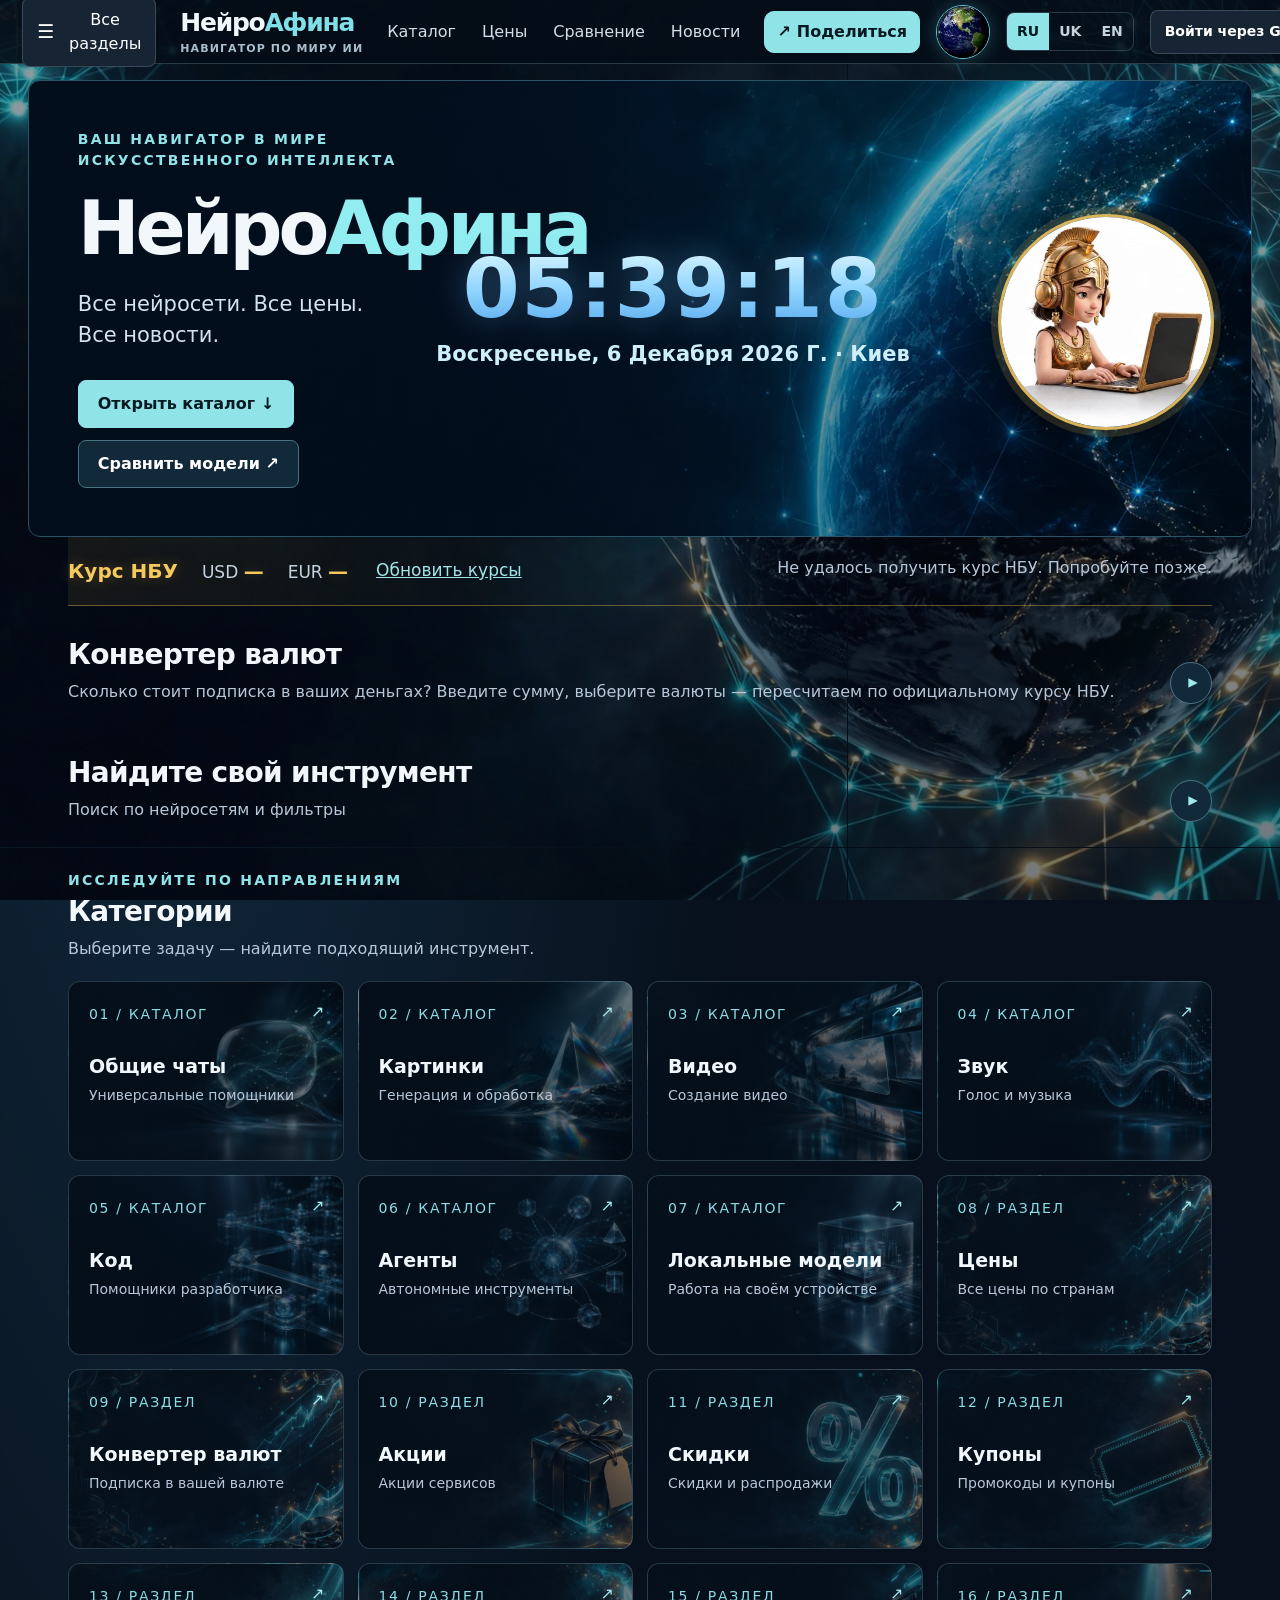
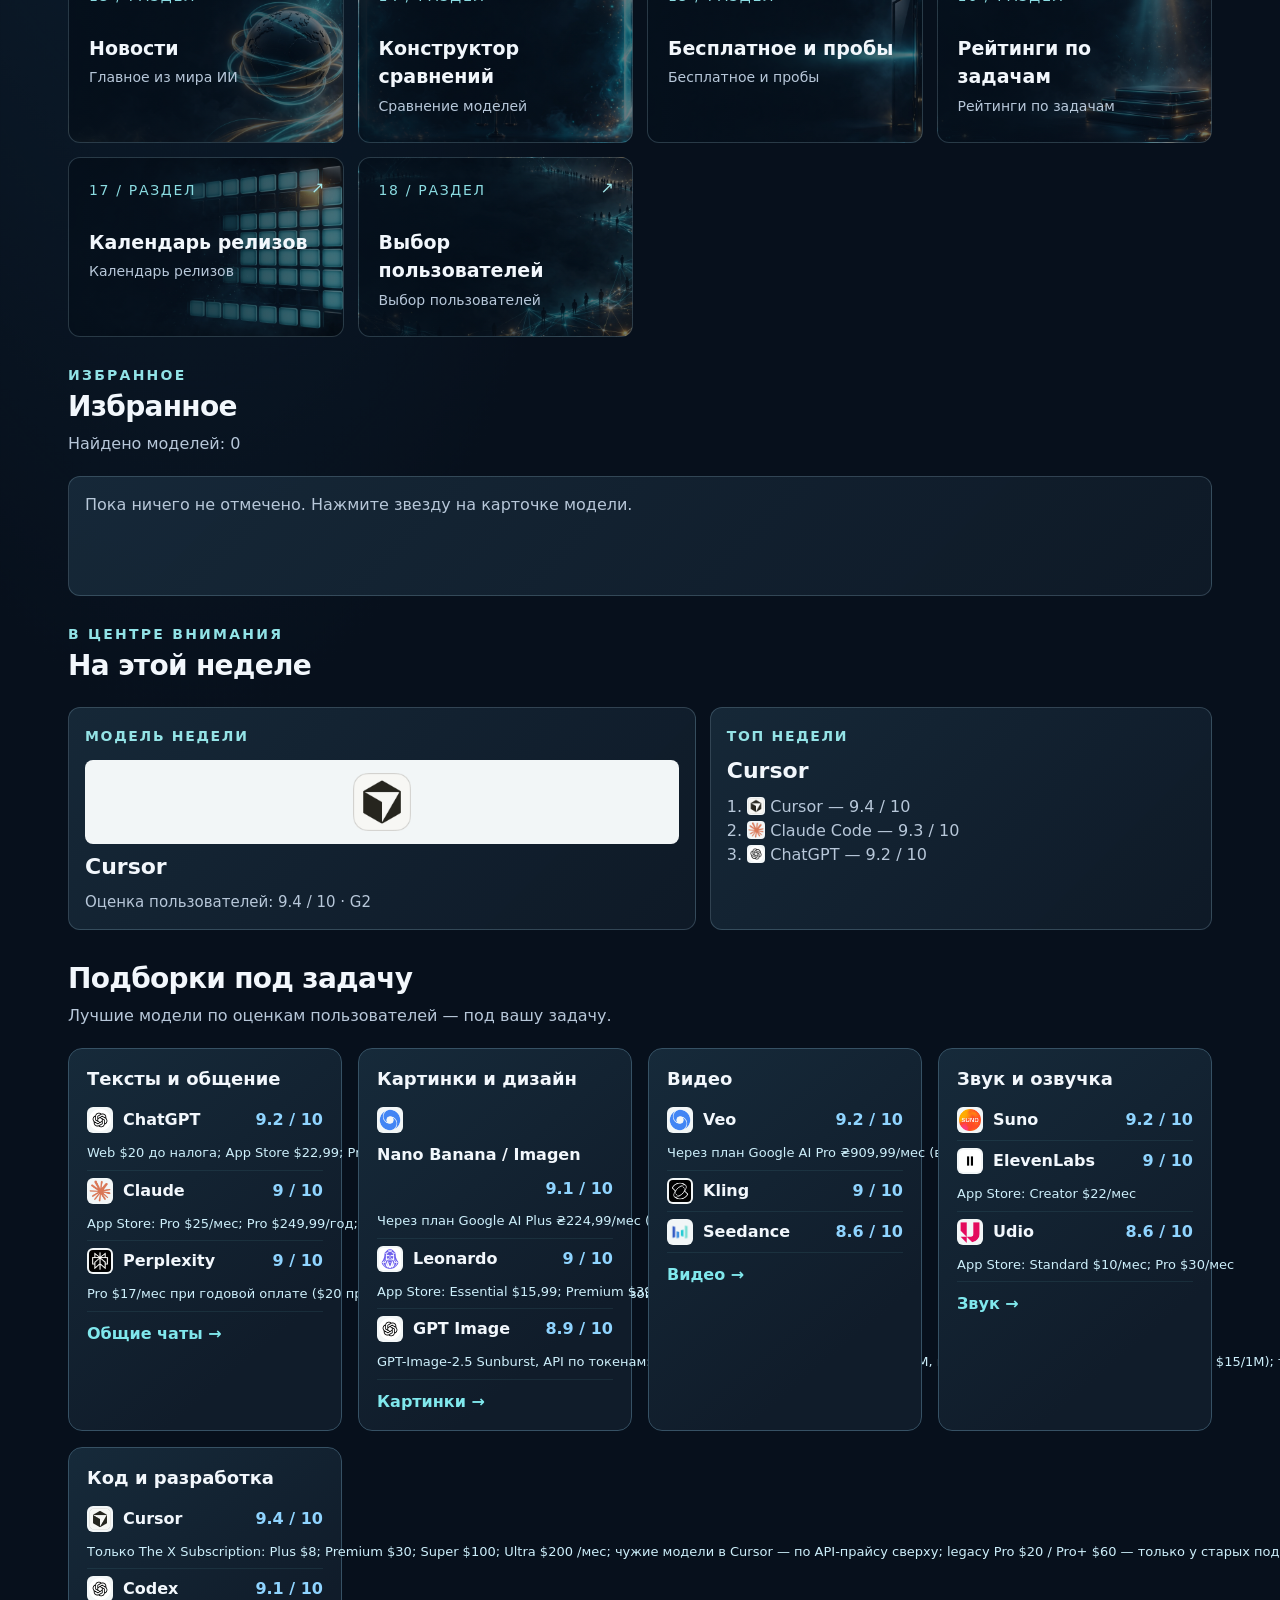
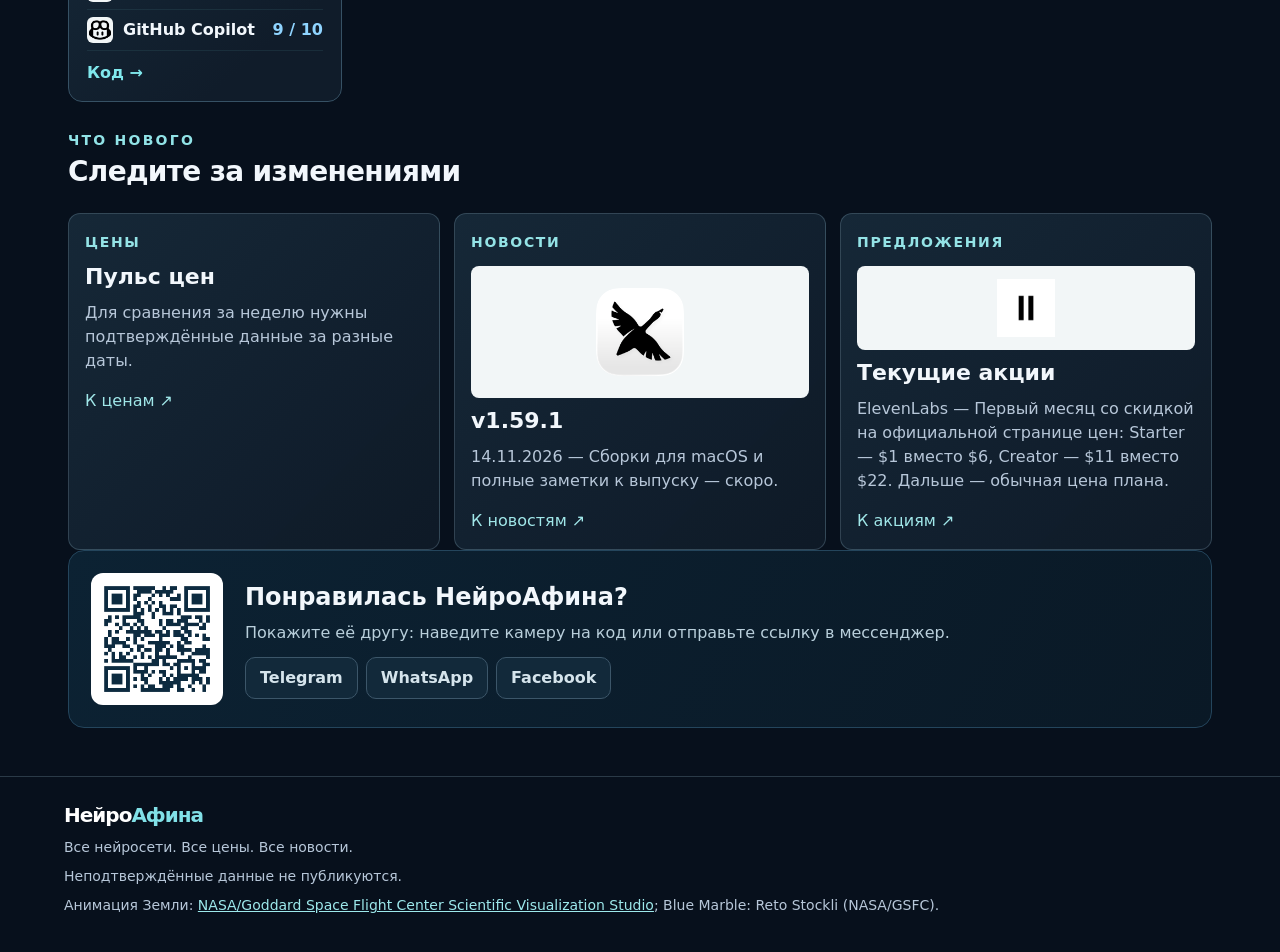
==== commit 7c5da7ab: "Кэш: версия 20261115-38" ====
--- a/index.html
+++ b/index.html
@@ -1,11 +1,11 @@
 <!doctype html>
-<html lang="ru"><head><meta charset="utf-8"><meta name="viewport" content="width=device-width, initial-scale=1"><meta name="description" content="НейроАфина — каталог нейросетей, цен и новостей."><meta name="color-scheme" content="dark"><title>НейроАфина — все нейросети, цены и новости</title><meta property="og:type" content="website"><meta property="og:site_name" content="НейроАфина"><meta property="og:title" content="НейроАфина — все нейросети, цены и новости"><meta property="og:description" content="Каталог нейросетей для людей: цены для Украины, плюсы и минусы, акции, скидки и новости — обновляется каждое утро."><meta property="og:url" content="https://neuroathena.pages.dev/"><meta property="og:image" content="https://neuroathena.pages.dev/assets/og-cover.jpg"><meta property="og:image:width" content="1200"><meta property="og:image:height" content="630"><meta name="twitter:card" content="summary_large_image"><meta name="twitter:title" content="НейроАфина — все нейросети, цены и новости"><meta name="twitter:description" content="Каталог нейросетей для людей: цены для Украины, плюсы и минусы, акции, скидки и новости."><meta name="twitter:image" content="https://neuroathena.pages.dev/assets/og-cover.jpg"><link rel="canonical" href="https://neuroathena.pages.dev/"><link rel="stylesheet" href="assets/style.css?v=20261115-37">
+<html lang="ru"><head><meta charset="utf-8"><meta name="viewport" content="width=device-width, initial-scale=1"><meta name="description" content="НейроАфина — каталог нейросетей, цен и новостей."><meta name="color-scheme" content="dark"><title>НейроАфина — все нейросети, цены и новости</title><meta property="og:type" content="website"><meta property="og:site_name" content="НейроАфина"><meta property="og:title" content="НейроАфина — все нейросети, цены и новости"><meta property="og:description" content="Каталог нейросетей для людей: цены для Украины, плюсы и минусы, акции, скидки и новости — обновляется каждое утро."><meta property="og:url" content="https://neuroathena.pages.dev/"><meta property="og:image" content="https://neuroathena.pages.dev/assets/og-cover.jpg"><meta property="og:image:width" content="1200"><meta property="og:image:height" content="630"><meta name="twitter:card" content="summary_large_image"><meta name="twitter:title" content="НейроАфина — все нейросети, цены и новости"><meta name="twitter:description" content="Каталог нейросетей для людей: цены для Украины, плюсы и минусы, акции, скидки и новости."><meta name="twitter:image" content="https://neuroathena.pages.dev/assets/og-cover.jpg"><link rel="canonical" href="https://neuroathena.pages.dev/"><link rel="stylesheet" href="assets/style.css?v=20261115-38">
 <link rel="icon" href="favicon.ico" sizes="any">
 <link rel="icon" type="image/png" sizes="32x32" href="favicon-32.png">
 <link rel="icon" type="image/png" sizes="16x16" href="favicon-16.png">
 <link rel="apple-touch-icon" sizes="180x180" href="apple-touch-icon.png">
 <link rel="icon" type="image/png" sizes="192x192" href="icon-192.png">
-<link rel="icon" type="image/png" sizes="512x512" href="icon-512.png"><script src="data/catalog.js" defer></script><script src="data/prices.js" defer></script><script src="data/logos.js" defer></script><script src="assets/app.js?v=20261115-37" defer></script></head>
+<link rel="icon" type="image/png" sizes="512x512" href="icon-512.png"><script src="data/catalog.js" defer></script><script src="data/prices.js" defer></script><script src="data/logos.js" defer></script><script src="assets/app.js?v=20261115-38" defer></script></head>
 <body><a class="skip" href="#main" data-i18n="skip">Перейти к содержанию</a>
 <header class="header"><button class="menu-btn burger" id="menuButton" type="button" aria-expanded="false" aria-controls="menu"><span class="burger-ico" aria-hidden="true">☰</span><span data-i18n="menuAll">Все разделы</span></button><a class="brand" href="#/home" aria-label="НейроАфина — на главную">Нейро<span>Афина</span><small data-i18n="brandTag">НАВИГАТОР ПО МИРУ ИИ</small></a><nav class="headnav" aria-label="Основная навигация"><a href="#/chats" data-i18n="navCatalog">Каталог</a><a href="#/prices" data-i18n="navPrices">Цены</a><a href="#/compare" data-i18n="navCompare">Сравнение</a><a href="#/news" data-i18n="navNews">Новости</a></nav><div class="head-right"><button class="tell-btn" id="tellBtn" type="button" aria-haspopup="true" aria-expanded="false"><span aria-hidden="true">↗</span> <span data-i18n="share">Поделиться</span></button><div class="globe" aria-hidden="true"><video id="earthVideo" autoplay muted loop playsinline preload="metadata" poster="assets/earth-poster.webp"><source src="assets/earth.mp4" type="video/mp4"></video></div><div class="lang-switch" role="group" aria-label="Язык интерфейса"><button type="button" data-lang="ru" aria-pressed="true">RU</button><button type="button" data-lang="uk" aria-pressed="false">UK</button><button type="button" data-lang="en" aria-pressed="false">EN</button></div><div class="auth-area" id="authArea"><button class="auth-btn" id="authBtn" type="button"><span class="auth-full" data-i18n="authSignIn">Войти через Google</span><span class="auth-short">Google</span></button></div></div></header><div class="tell-panel" id="tellPanel" hidden><div class="tell-panel-head"><strong data-i18n="shareTitle">Поделиться сайтом</strong><button type="button" class="tell-close" id="tellClose" aria-label="Закрыть">✕</button></div><div class="tell-nets"><a class="tell-net" href="#" data-net="tg">Telegram</a><a class="tell-net" href="#" data-net="wa">WhatsApp</a><a class="tell-net" href="#" data-net="fb">Facebook</a><a class="tell-net" href="#" data-net="x">X</a></div><button type="button" class="tell-copy" id="tellCopy"><span data-i18n="copyLink">Копировать ссылку</span></button><div class="tell-qr"><img src="assets/qr-site.png" alt="QR-код сайта НейроАфина"><p data-i18n="qrCaption">Наведите камеру телефона — сайт откроется сам</p></div></div>
 <div class="admin-bar" id="adminBar" hidden></div>
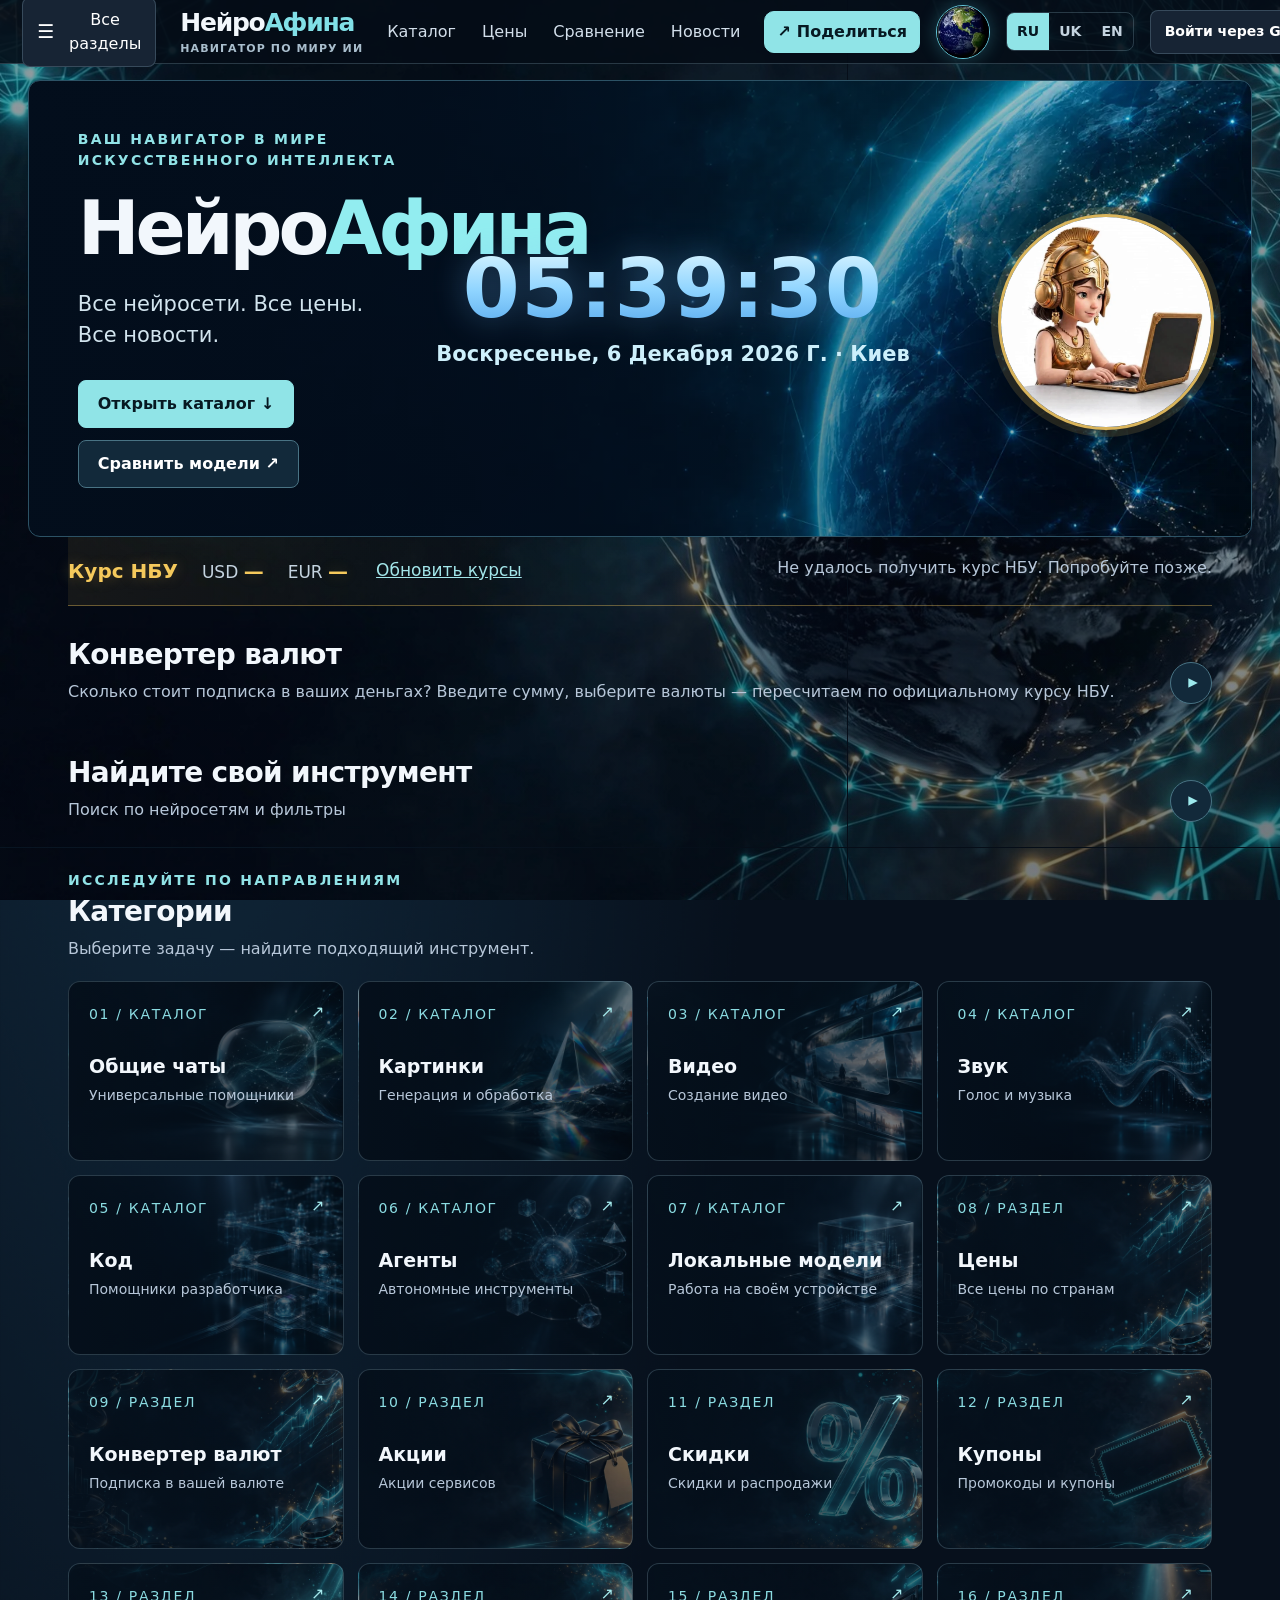
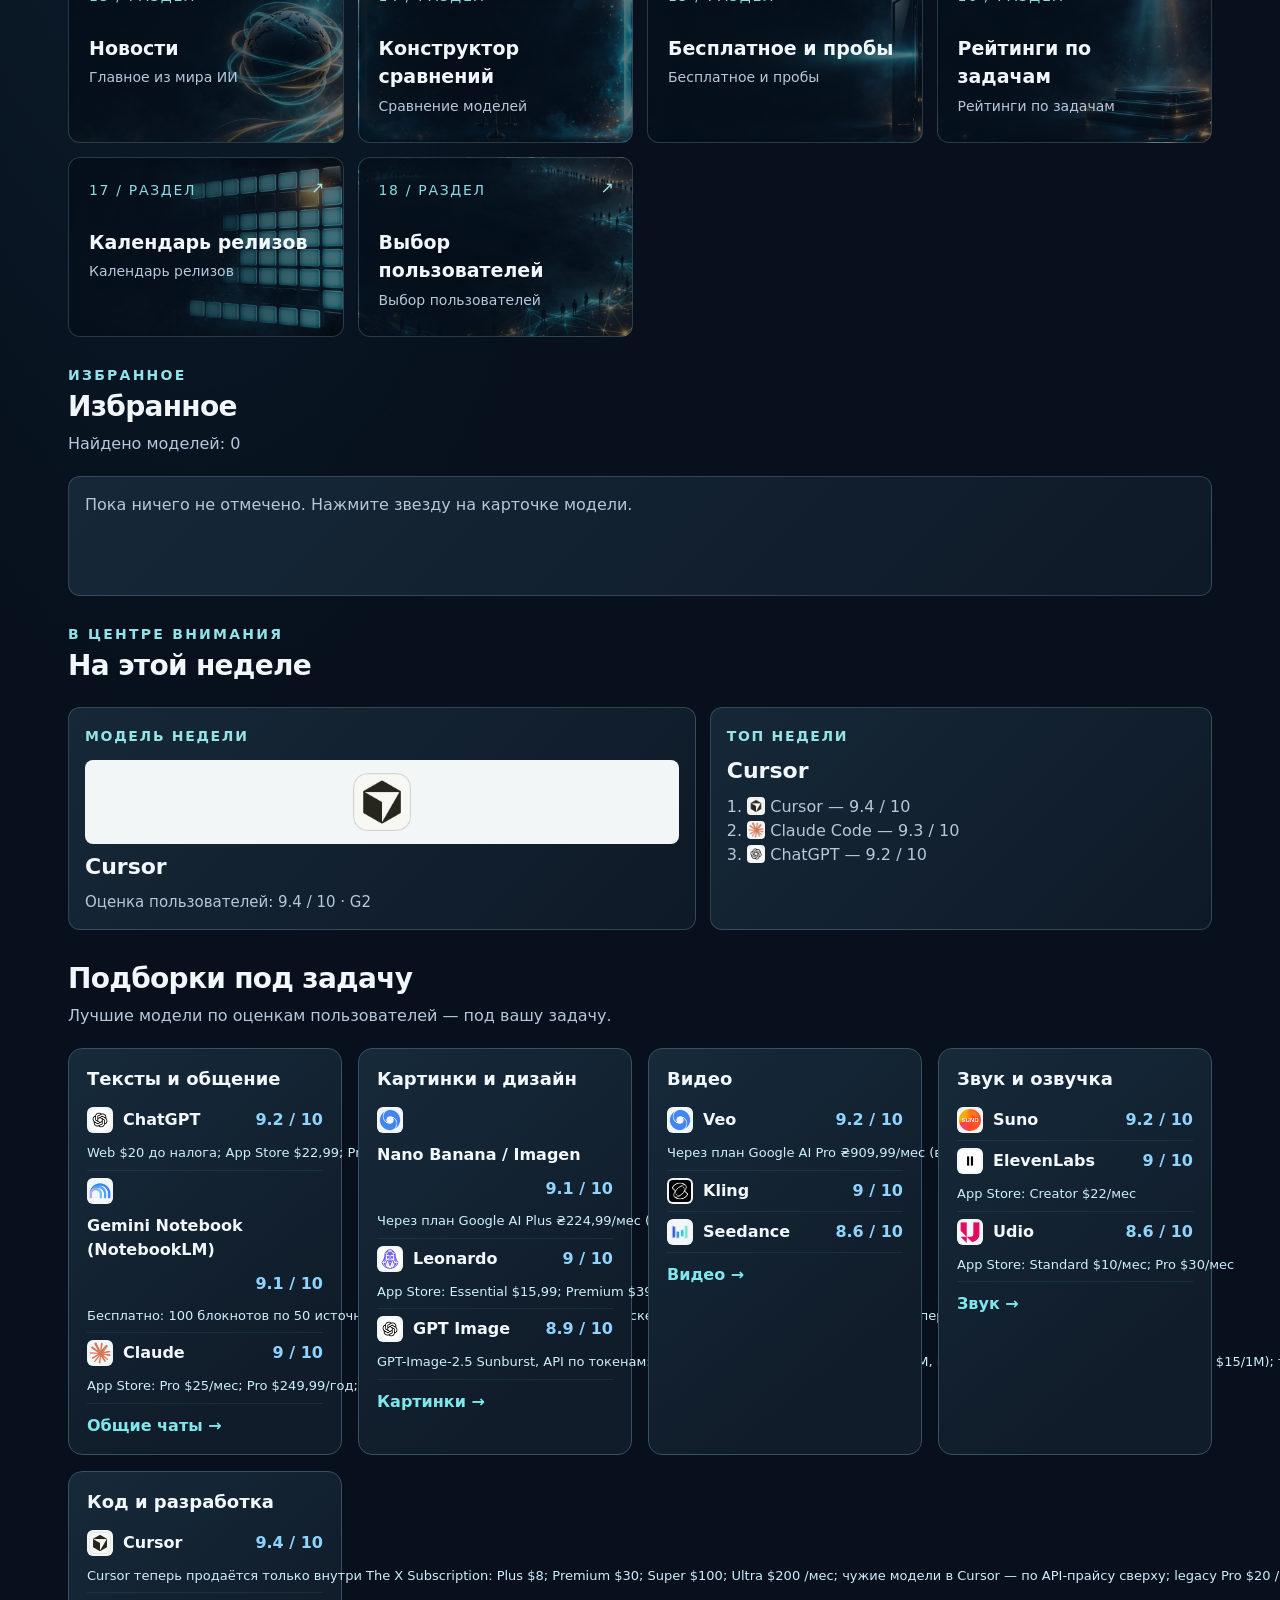
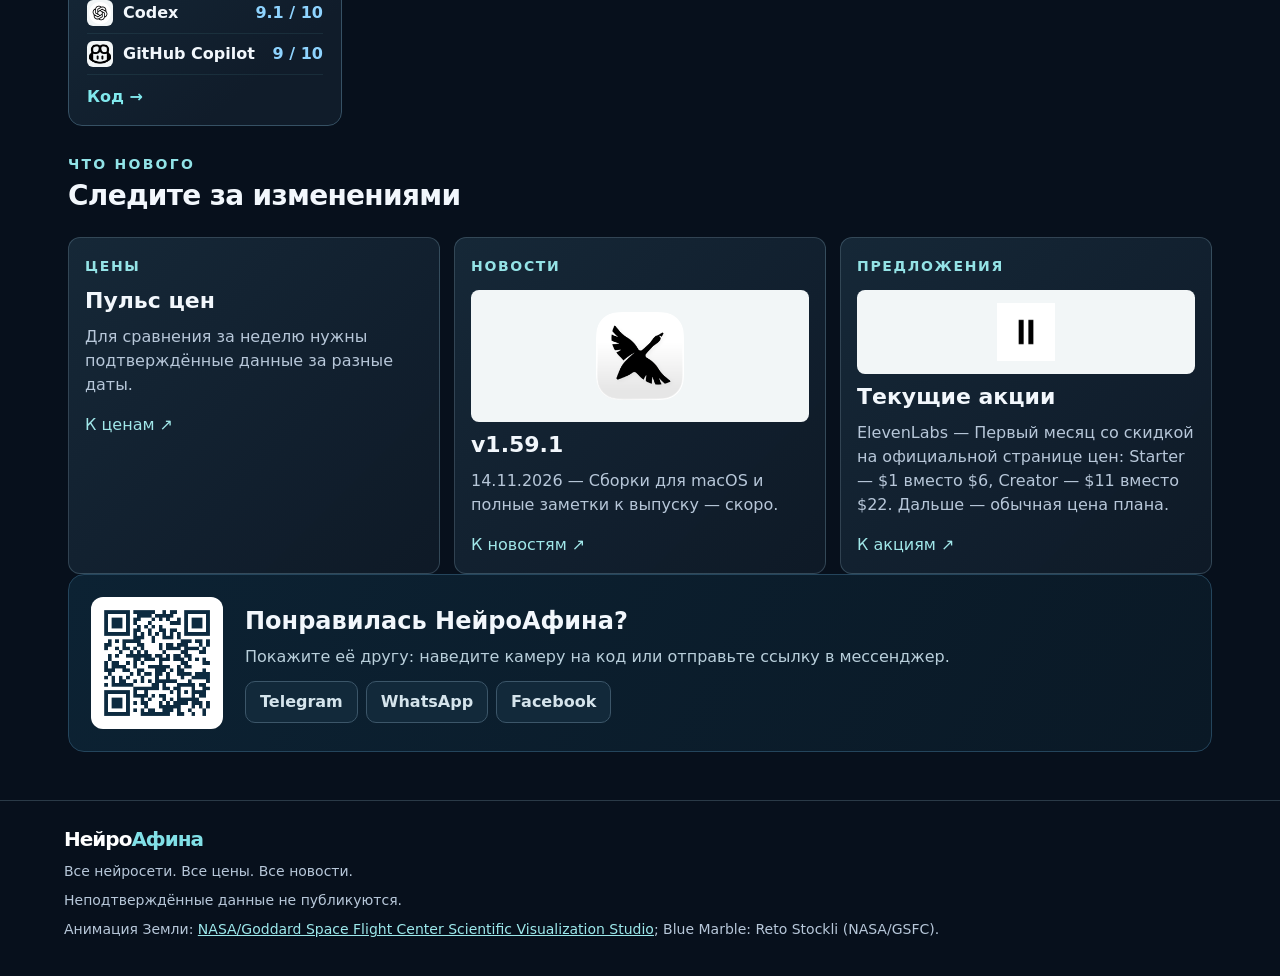
==== commit cde5bc90: "Кэш: версия 20261115-39" ====
--- a/index.html
+++ b/index.html
@@ -1,11 +1,11 @@
 <!doctype html>
-<html lang="ru"><head><meta charset="utf-8"><meta name="viewport" content="width=device-width, initial-scale=1"><meta name="description" content="НейроАфина — каталог нейросетей, цен и новостей."><meta name="color-scheme" content="dark"><title>НейроАфина — все нейросети, цены и новости</title><meta property="og:type" content="website"><meta property="og:site_name" content="НейроАфина"><meta property="og:title" content="НейроАфина — все нейросети, цены и новости"><meta property="og:description" content="Каталог нейросетей для людей: цены для Украины, плюсы и минусы, акции, скидки и новости — обновляется каждое утро."><meta property="og:url" content="https://neuroathena.pages.dev/"><meta property="og:image" content="https://neuroathena.pages.dev/assets/og-cover.jpg"><meta property="og:image:width" content="1200"><meta property="og:image:height" content="630"><meta name="twitter:card" content="summary_large_image"><meta name="twitter:title" content="НейроАфина — все нейросети, цены и новости"><meta name="twitter:description" content="Каталог нейросетей для людей: цены для Украины, плюсы и минусы, акции, скидки и новости."><meta name="twitter:image" content="https://neuroathena.pages.dev/assets/og-cover.jpg"><link rel="canonical" href="https://neuroathena.pages.dev/"><link rel="stylesheet" href="assets/style.css?v=20261115-38">
+<html lang="ru"><head><meta charset="utf-8"><meta name="viewport" content="width=device-width, initial-scale=1"><meta name="description" content="НейроАфина — каталог нейросетей, цен и новостей."><meta name="color-scheme" content="dark"><title>НейроАфина — все нейросети, цены и новости</title><meta property="og:type" content="website"><meta property="og:site_name" content="НейроАфина"><meta property="og:title" content="НейроАфина — все нейросети, цены и новости"><meta property="og:description" content="Каталог нейросетей для людей: цены для Украины, плюсы и минусы, акции, скидки и новости — обновляется каждое утро."><meta property="og:url" content="https://neuroathena.pages.dev/"><meta property="og:image" content="https://neuroathena.pages.dev/assets/og-cover.jpg"><meta property="og:image:width" content="1200"><meta property="og:image:height" content="630"><meta name="twitter:card" content="summary_large_image"><meta name="twitter:title" content="НейроАфина — все нейросети, цены и новости"><meta name="twitter:description" content="Каталог нейросетей для людей: цены для Украины, плюсы и минусы, акции, скидки и новости."><meta name="twitter:image" content="https://neuroathena.pages.dev/assets/og-cover.jpg"><link rel="canonical" href="https://neuroathena.pages.dev/"><link rel="stylesheet" href="assets/style.css?v=20261115-39">
 <link rel="icon" href="favicon.ico" sizes="any">
 <link rel="icon" type="image/png" sizes="32x32" href="favicon-32.png">
 <link rel="icon" type="image/png" sizes="16x16" href="favicon-16.png">
 <link rel="apple-touch-icon" sizes="180x180" href="apple-touch-icon.png">
 <link rel="icon" type="image/png" sizes="192x192" href="icon-192.png">
-<link rel="icon" type="image/png" sizes="512x512" href="icon-512.png"><script src="data/catalog.js" defer></script><script src="data/prices.js" defer></script><script src="data/logos.js" defer></script><script src="assets/app.js?v=20261115-38" defer></script></head>
+<link rel="icon" type="image/png" sizes="512x512" href="icon-512.png"><script src="data/catalog.js" defer></script><script src="data/prices.js" defer></script><script src="data/logos.js" defer></script><script src="assets/app.js?v=20261115-39" defer></script></head>
 <body><a class="skip" href="#main" data-i18n="skip">Перейти к содержанию</a>
 <header class="header"><button class="menu-btn burger" id="menuButton" type="button" aria-expanded="false" aria-controls="menu"><span class="burger-ico" aria-hidden="true">☰</span><span data-i18n="menuAll">Все разделы</span></button><a class="brand" href="#/home" aria-label="НейроАфина — на главную">Нейро<span>Афина</span><small data-i18n="brandTag">НАВИГАТОР ПО МИРУ ИИ</small></a><nav class="headnav" aria-label="Основная навигация"><a href="#/chats" data-i18n="navCatalog">Каталог</a><a href="#/prices" data-i18n="navPrices">Цены</a><a href="#/compare" data-i18n="navCompare">Сравнение</a><a href="#/news" data-i18n="navNews">Новости</a></nav><div class="head-right"><button class="tell-btn" id="tellBtn" type="button" aria-haspopup="true" aria-expanded="false"><span aria-hidden="true">↗</span> <span data-i18n="share">Поделиться</span></button><div class="globe" aria-hidden="true"><video id="earthVideo" autoplay muted loop playsinline preload="metadata" poster="assets/earth-poster.webp"><source src="assets/earth.mp4" type="video/mp4"></video></div><div class="lang-switch" role="group" aria-label="Язык интерфейса"><button type="button" data-lang="ru" aria-pressed="true">RU</button><button type="button" data-lang="uk" aria-pressed="false">UK</button><button type="button" data-lang="en" aria-pressed="false">EN</button></div><div class="auth-area" id="authArea"><button class="auth-btn" id="authBtn" type="button"><span class="auth-full" data-i18n="authSignIn">Войти через Google</span><span class="auth-short">Google</span></button></div></div></header><div class="tell-panel" id="tellPanel" hidden><div class="tell-panel-head"><strong data-i18n="shareTitle">Поделиться сайтом</strong><button type="button" class="tell-close" id="tellClose" aria-label="Закрыть">✕</button></div><div class="tell-nets"><a class="tell-net" href="#" data-net="tg">Telegram</a><a class="tell-net" href="#" data-net="wa">WhatsApp</a><a class="tell-net" href="#" data-net="fb">Facebook</a><a class="tell-net" href="#" data-net="x">X</a></div><button type="button" class="tell-copy" id="tellCopy"><span data-i18n="copyLink">Копировать ссылку</span></button><div class="tell-qr"><img src="assets/qr-site.png" alt="QR-код сайта НейроАфина"><p data-i18n="qrCaption">Наведите камеру телефона — сайт откроется сам</p></div></div>
 <div class="admin-bar" id="adminBar" hidden></div>
--- a/assets/style.css
+++ b/assets/style.css
@@ -571,7 +571,7 @@
 .tell-btn{background:#90e4e7;border-color:#90e4e7;color:#071922;font-weight:700}
 .tell-btn:hover{filter:brightness(1.07)}
 
-/* === Пакет по ревью 15.11.2026 (CSS v26): прокрутка, панель, шапки, чипсы сравнения === */
+/* === Пакет по ревью 15.11.2026 (CSS v27): прокрутка, панель, шапки, чипсы сравнения === */
 body{overflow-x:clip}
 .model-index{background:#0d1a28}
 .cmp-cats{margin-top:12px}
@@ -582,3 +582,6 @@
 [data-route="news"] .page-head{background-image:linear-gradient(90deg,rgba(5,16,28,.88),rgba(5,16,28,.26)),url('heads/head-news.jpg')}
 [data-route="compare"] .page-head{background-image:linear-gradient(90deg,rgba(5,16,28,.88),rgba(5,16,28,.26)),url('heads/head-compare.jpg')}
 [data-route="calendar"] .page-head{background-image:linear-gradient(90deg,rgba(5,16,28,.88),rgba(5,16,28,.26)),url('heads/head-calendar.jpg')}
+
+/* Аудит 15.11: подборки не уезжают за край на узких окнах */
+.picks-grid>*{min-width:0}.pick-row{min-width:0}.pick-price{overflow-wrap:anywhere}
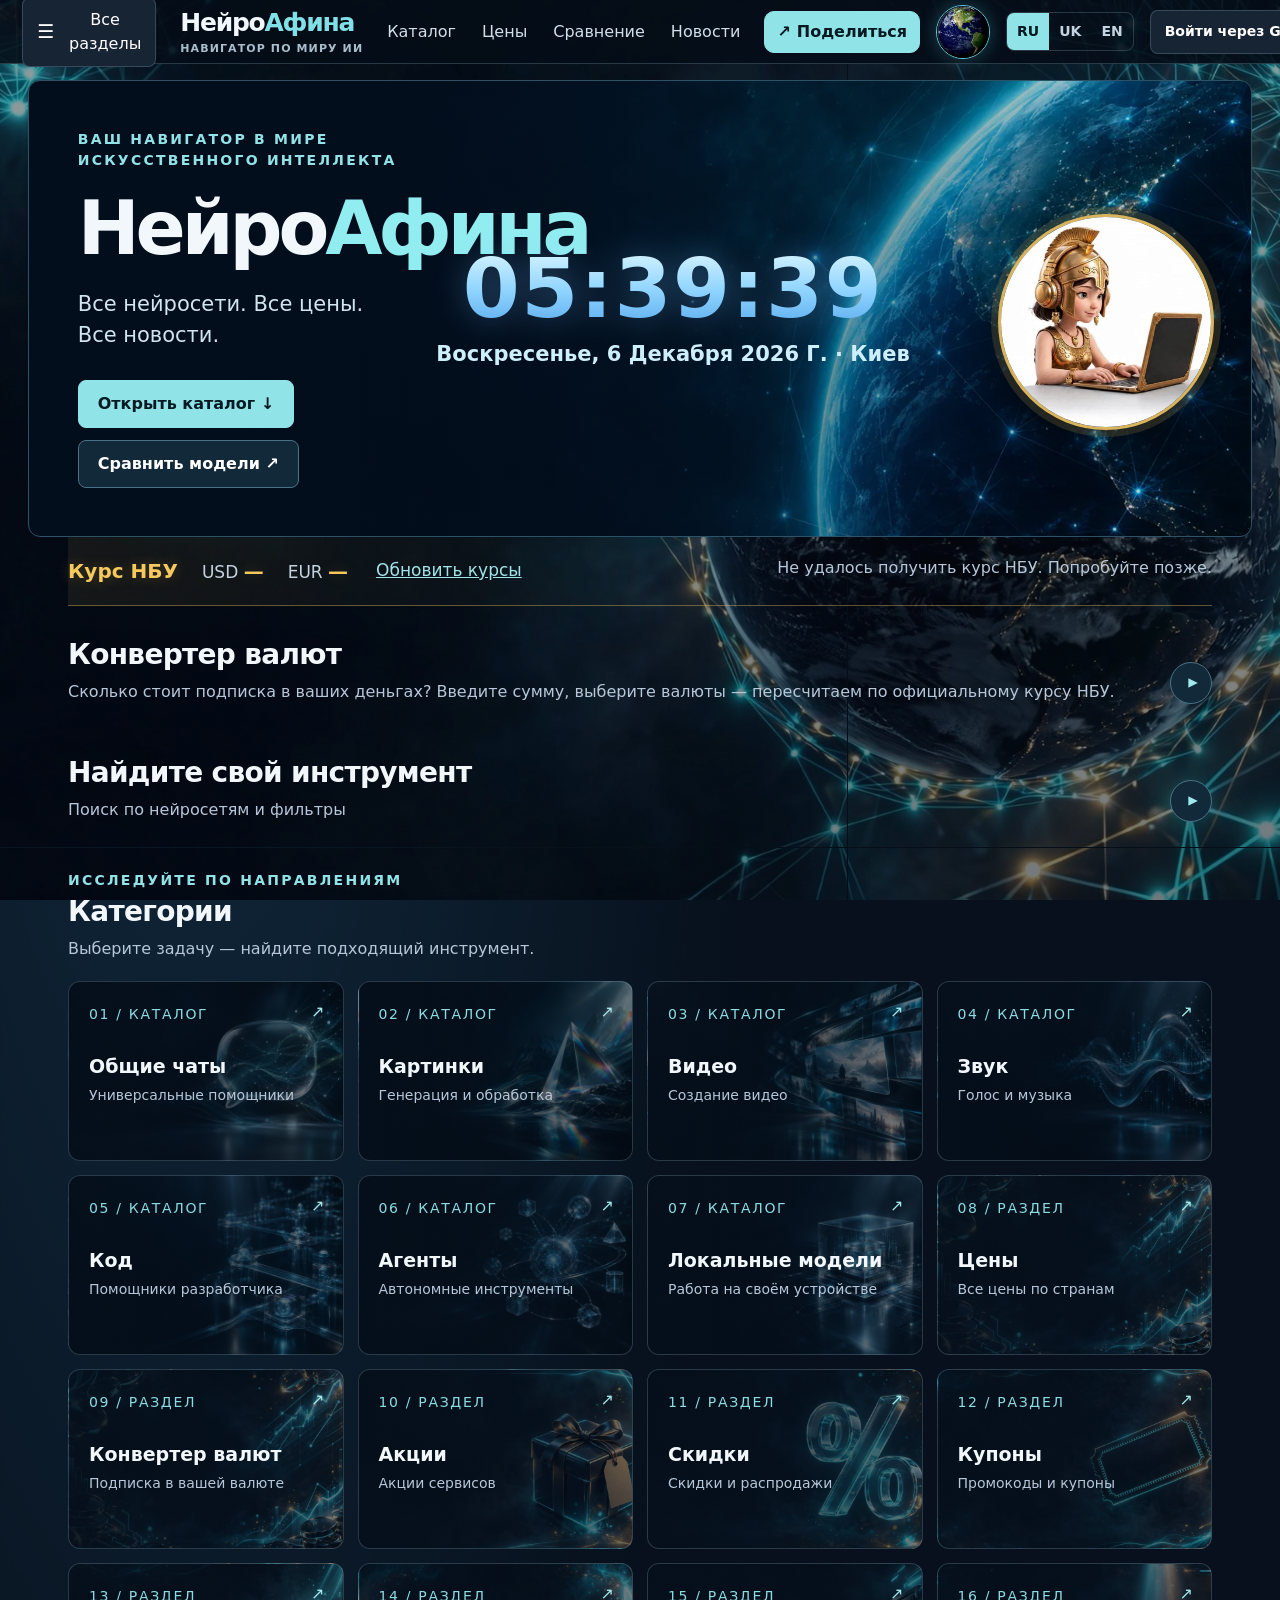
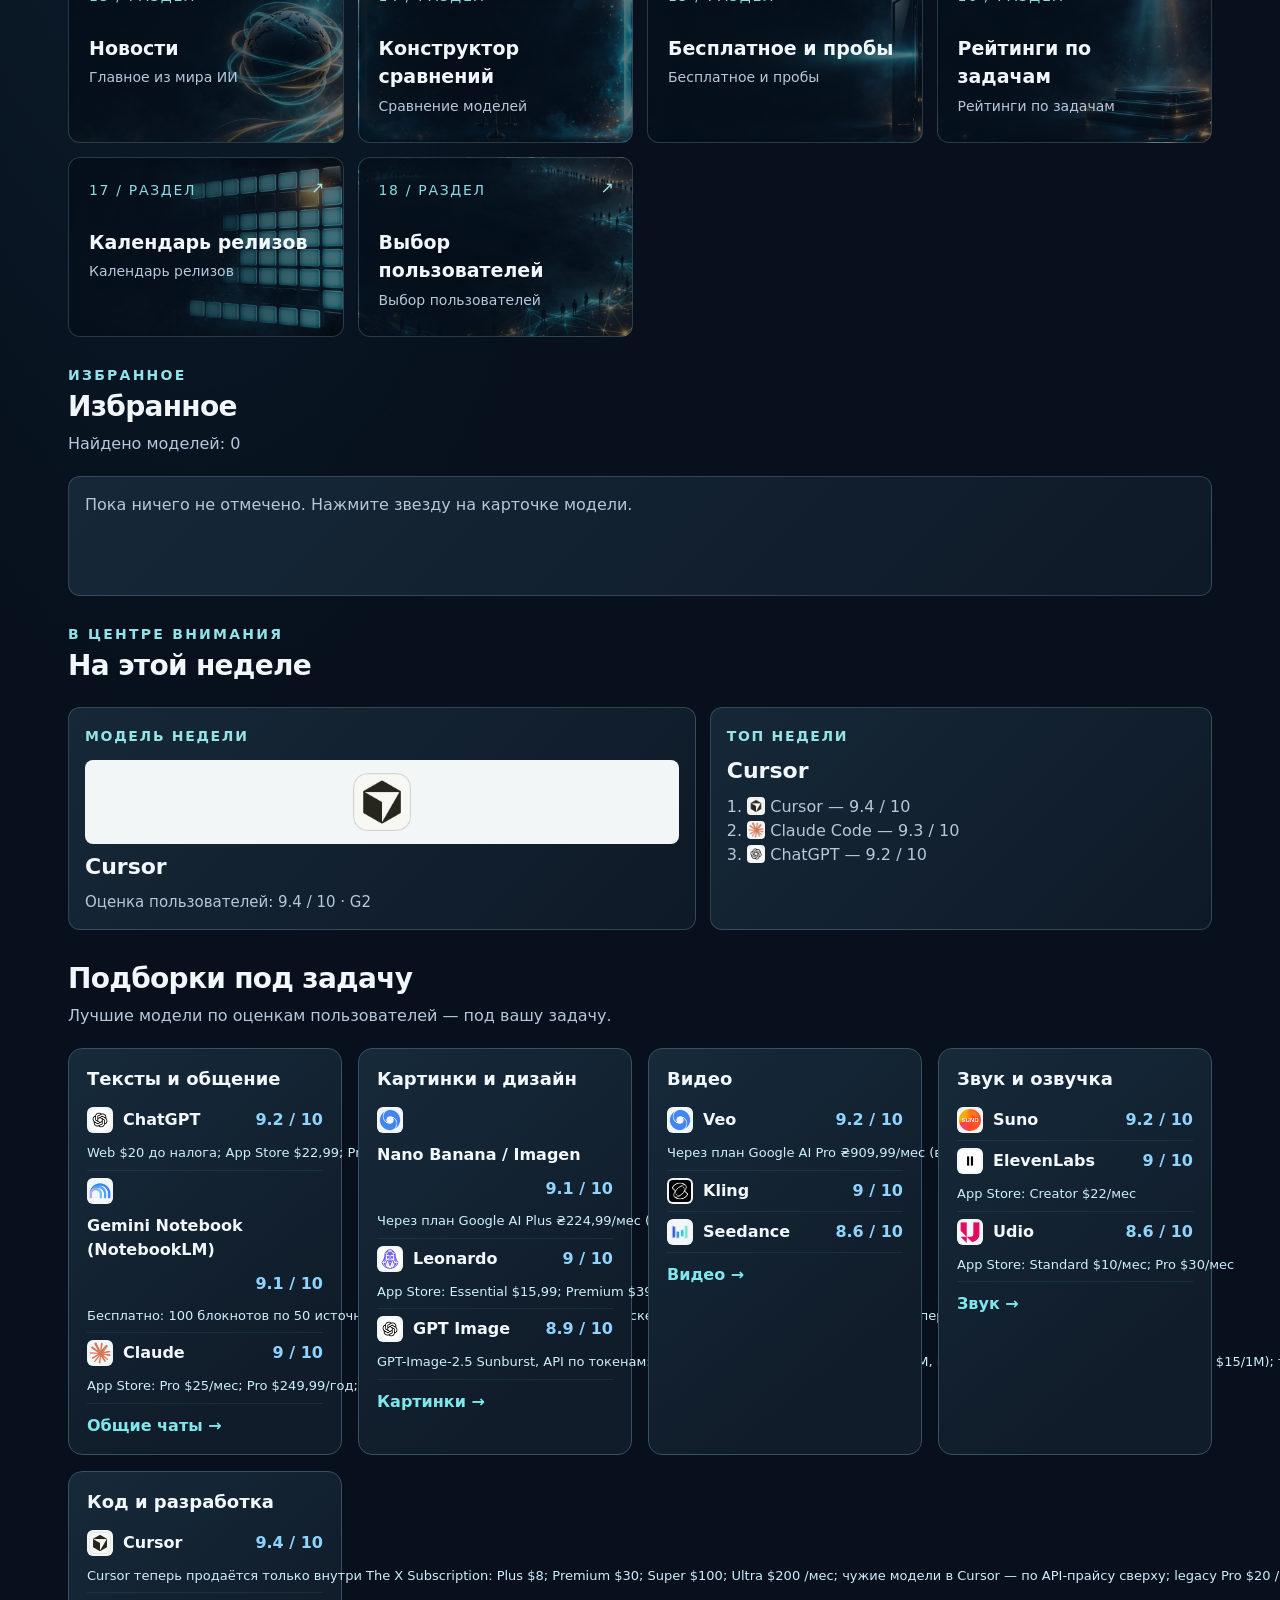
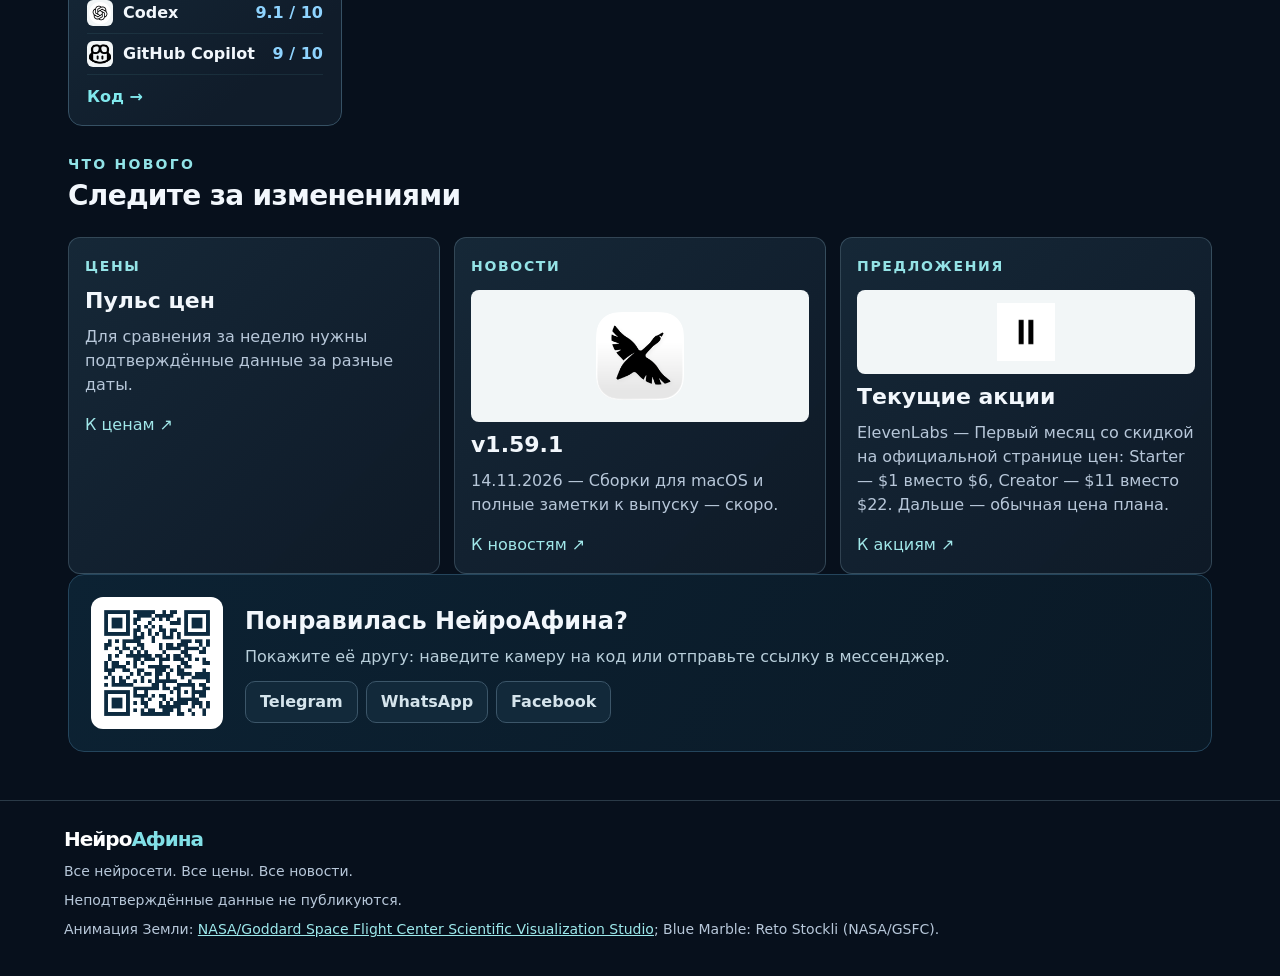
==== commit 3e97442d: "Версия ресурсов 20261115-40" ====
--- a/index.html
+++ b/index.html
@@ -1,11 +1,11 @@
 <!doctype html>
-<html lang="ru"><head><meta charset="utf-8"><meta name="viewport" content="width=device-width, initial-scale=1"><meta name="description" content="НейроАфина — каталог нейросетей, цен и новостей."><meta name="color-scheme" content="dark"><title>НейроАфина — все нейросети, цены и новости</title><meta property="og:type" content="website"><meta property="og:site_name" content="НейроАфина"><meta property="og:title" content="НейроАфина — все нейросети, цены и новости"><meta property="og:description" content="Каталог нейросетей для людей: цены для Украины, плюсы и минусы, акции, скидки и новости — обновляется каждое утро."><meta property="og:url" content="https://neuroathena.pages.dev/"><meta property="og:image" content="https://neuroathena.pages.dev/assets/og-cover.jpg"><meta property="og:image:width" content="1200"><meta property="og:image:height" content="630"><meta name="twitter:card" content="summary_large_image"><meta name="twitter:title" content="НейроАфина — все нейросети, цены и новости"><meta name="twitter:description" content="Каталог нейросетей для людей: цены для Украины, плюсы и минусы, акции, скидки и новости."><meta name="twitter:image" content="https://neuroathena.pages.dev/assets/og-cover.jpg"><link rel="canonical" href="https://neuroathena.pages.dev/"><link rel="stylesheet" href="assets/style.css?v=20261115-39">
+<html lang="ru"><head><meta charset="utf-8"><meta name="viewport" content="width=device-width, initial-scale=1"><meta name="description" content="НейроАфина — каталог нейросетей, цен и новостей."><meta name="color-scheme" content="dark"><title>НейроАфина — все нейросети, цены и новости</title><meta property="og:type" content="website"><meta property="og:site_name" content="НейроАфина"><meta property="og:title" content="НейроАфина — все нейросети, цены и новости"><meta property="og:description" content="Каталог нейросетей для людей: цены для Украины, плюсы и минусы, акции, скидки и новости — обновляется каждое утро."><meta property="og:url" content="https://neuroathena.pages.dev/"><meta property="og:image" content="https://neuroathena.pages.dev/assets/og-cover.jpg"><meta property="og:image:width" content="1200"><meta property="og:image:height" content="630"><meta name="twitter:card" content="summary_large_image"><meta name="twitter:title" content="НейроАфина — все нейросети, цены и новости"><meta name="twitter:description" content="Каталог нейросетей для людей: цены для Украины, плюсы и минусы, акции, скидки и новости."><meta name="twitter:image" content="https://neuroathena.pages.dev/assets/og-cover.jpg"><link rel="canonical" href="https://neuroathena.pages.dev/"><link rel="stylesheet" href="assets/style.css?v=20261115-40">
 <link rel="icon" href="favicon.ico" sizes="any">
 <link rel="icon" type="image/png" sizes="32x32" href="favicon-32.png">
 <link rel="icon" type="image/png" sizes="16x16" href="favicon-16.png">
 <link rel="apple-touch-icon" sizes="180x180" href="apple-touch-icon.png">
 <link rel="icon" type="image/png" sizes="192x192" href="icon-192.png">
-<link rel="icon" type="image/png" sizes="512x512" href="icon-512.png"><script src="data/catalog.js" defer></script><script src="data/prices.js" defer></script><script src="data/logos.js" defer></script><script src="assets/app.js?v=20261115-39" defer></script></head>
+<link rel="icon" type="image/png" sizes="512x512" href="icon-512.png"><script src="data/catalog.js" defer></script><script src="data/prices.js" defer></script><script src="data/logos.js" defer></script><script src="assets/app.js?v=20261115-40" defer></script></head>
 <body><a class="skip" href="#main" data-i18n="skip">Перейти к содержанию</a>
 <header class="header"><button class="menu-btn burger" id="menuButton" type="button" aria-expanded="false" aria-controls="menu"><span class="burger-ico" aria-hidden="true">☰</span><span data-i18n="menuAll">Все разделы</span></button><a class="brand" href="#/home" aria-label="НейроАфина — на главную">Нейро<span>Афина</span><small data-i18n="brandTag">НАВИГАТОР ПО МИРУ ИИ</small></a><nav class="headnav" aria-label="Основная навигация"><a href="#/chats" data-i18n="navCatalog">Каталог</a><a href="#/prices" data-i18n="navPrices">Цены</a><a href="#/compare" data-i18n="navCompare">Сравнение</a><a href="#/news" data-i18n="navNews">Новости</a></nav><div class="head-right"><button class="tell-btn" id="tellBtn" type="button" aria-haspopup="true" aria-expanded="false"><span aria-hidden="true">↗</span> <span data-i18n="share">Поделиться</span></button><div class="globe" aria-hidden="true"><video id="earthVideo" autoplay muted loop playsinline preload="metadata" poster="assets/earth-poster.webp"><source src="assets/earth.mp4" type="video/mp4"></video></div><div class="lang-switch" role="group" aria-label="Язык интерфейса"><button type="button" data-lang="ru" aria-pressed="true">RU</button><button type="button" data-lang="uk" aria-pressed="false">UK</button><button type="button" data-lang="en" aria-pressed="false">EN</button></div><div class="auth-area" id="authArea"><button class="auth-btn" id="authBtn" type="button"><span class="auth-full" data-i18n="authSignIn">Войти через Google</span><span class="auth-short">Google</span></button></div></div></header><div class="tell-panel" id="tellPanel" hidden><div class="tell-panel-head"><strong data-i18n="shareTitle">Поделиться сайтом</strong><button type="button" class="tell-close" id="tellClose" aria-label="Закрыть">✕</button></div><div class="tell-nets"><a class="tell-net" href="#" data-net="tg">Telegram</a><a class="tell-net" href="#" data-net="wa">WhatsApp</a><a class="tell-net" href="#" data-net="fb">Facebook</a><a class="tell-net" href="#" data-net="x">X</a></div><button type="button" class="tell-copy" id="tellCopy"><span data-i18n="copyLink">Копировать ссылку</span></button><div class="tell-qr"><img src="assets/qr-site.png" alt="QR-код сайта НейроАфина"><p data-i18n="qrCaption">Наведите камеру телефона — сайт откроется сам</p></div></div>
 <div class="admin-bar" id="adminBar" hidden></div>
--- a/assets/style.css
+++ b/assets/style.css
@@ -331,6 +331,7 @@
 body[data-route="offers"] .page-head,body[data-route="offers"] .category-hero{background-image:none}
 body[data-route="discounts"] .page-head,body[data-route="discounts"] .category-hero{background-image:none}
 body[data-route="coupons"] .page-head,body[data-route="coupons"] .category-hero{background-image:none}
+body[data-route="sales"] .page-head,body[data-route="sales"] .category-hero{background-image:none}
 body[data-route="news"] .page-head,body[data-route="news"] .category-hero{background-image:none}
 body[data-route="compare"] .page-head,body[data-route="compare"] .category-hero{background-image:none}
 body[data-route="free"] .page-head,body[data-route="free"] .category-hero{background-image:none}
@@ -371,6 +372,7 @@
 body[data-route="offers"]::before{background-image:url('backgrounds/bg-offers.jpg')}
 body[data-route="discounts"]::before{background-image:url('backgrounds/bg-discounts.jpg')}
 body[data-route="coupons"]::before{background-image:url('backgrounds/bg-coupons.jpg')}
+body[data-route="sales"]::before{background-image:url('backgrounds/bg-sales.jpg')}
 body[data-route="news"]::before{background-image:url('backgrounds/bg-news.jpg')}
 body[data-route="compare"]::before{background-image:url('backgrounds/bg-compare.jpg')}
 body[data-route="free"]::before{background-image:url('backgrounds/bg-free.jpg')}
@@ -585,3 +587,5 @@
 
 /* Аудит 15.11: подборки не уезжают за край на узких окнах */
 .picks-grid>*{min-width:0}.pick-row{min-width:0}.pick-price{overflow-wrap:anywhere}
+
+.sales-h{margin:28px 0 12px;font-size:22px}
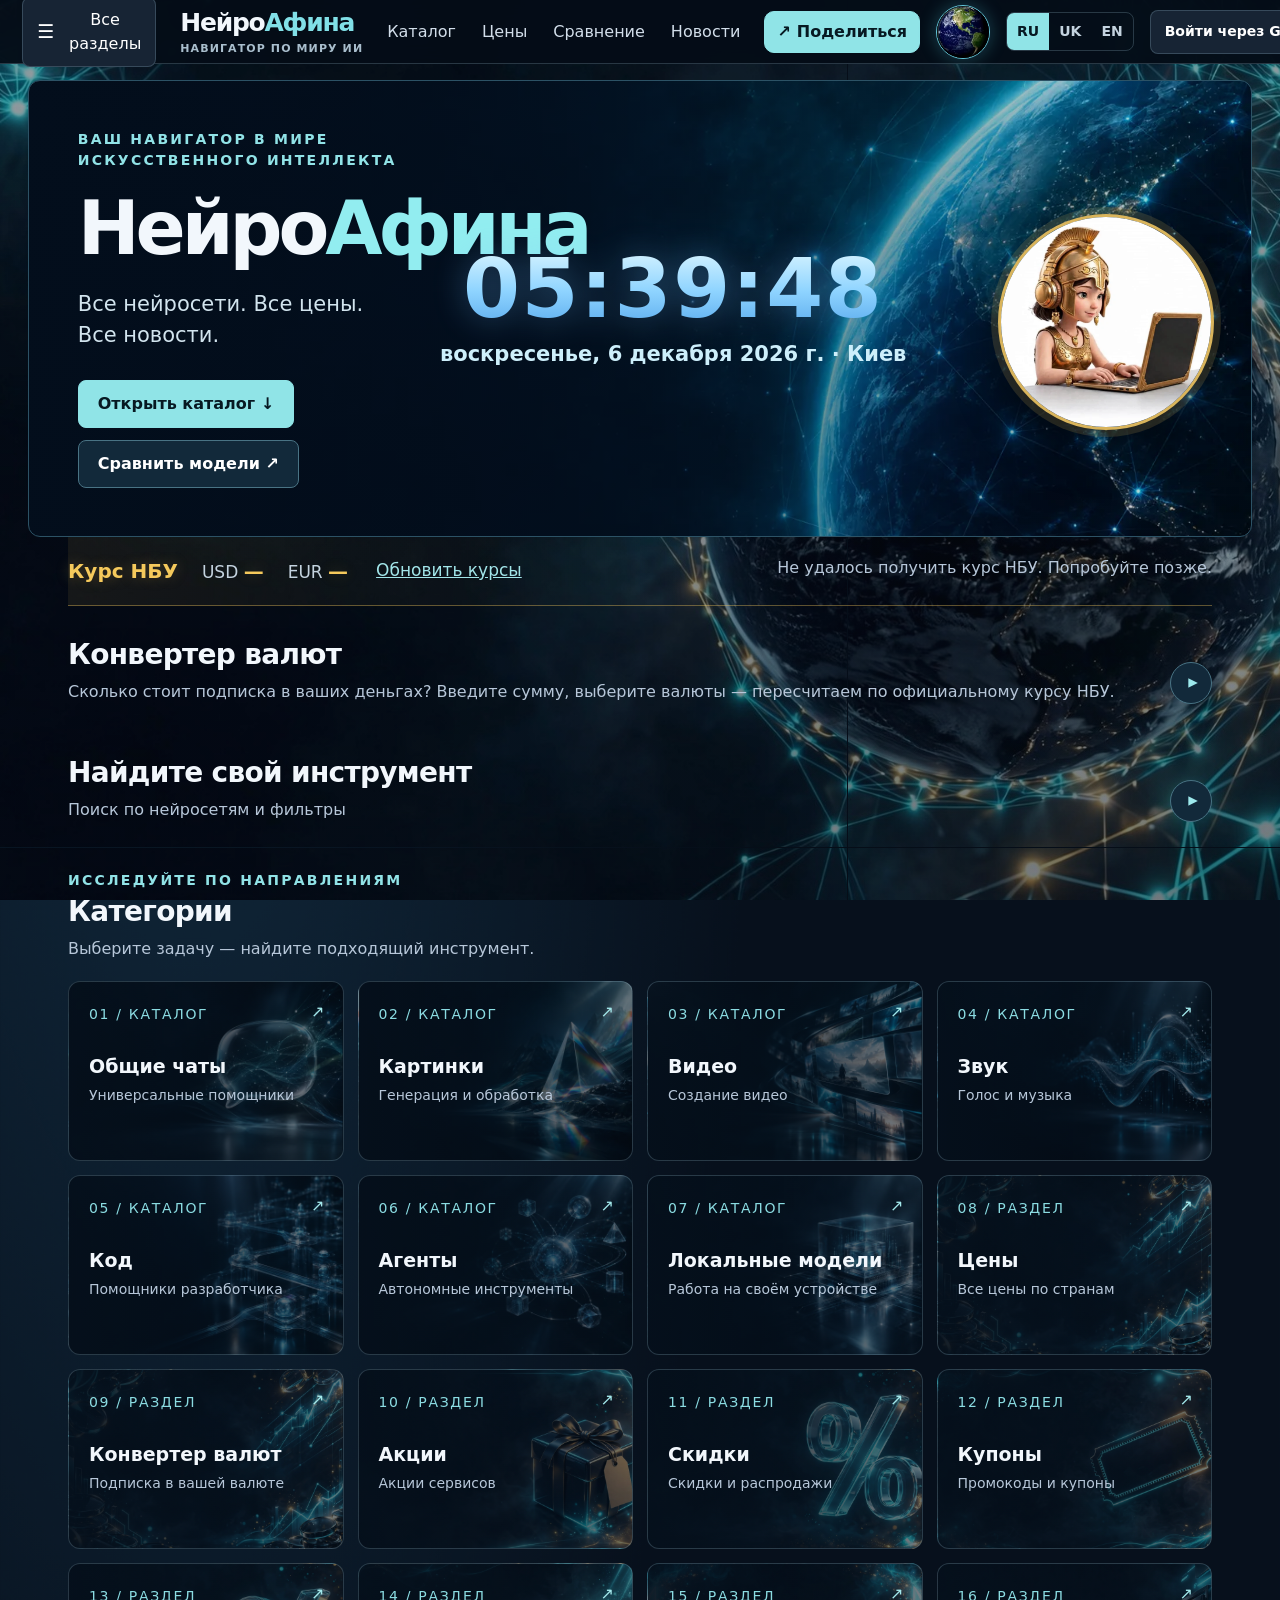
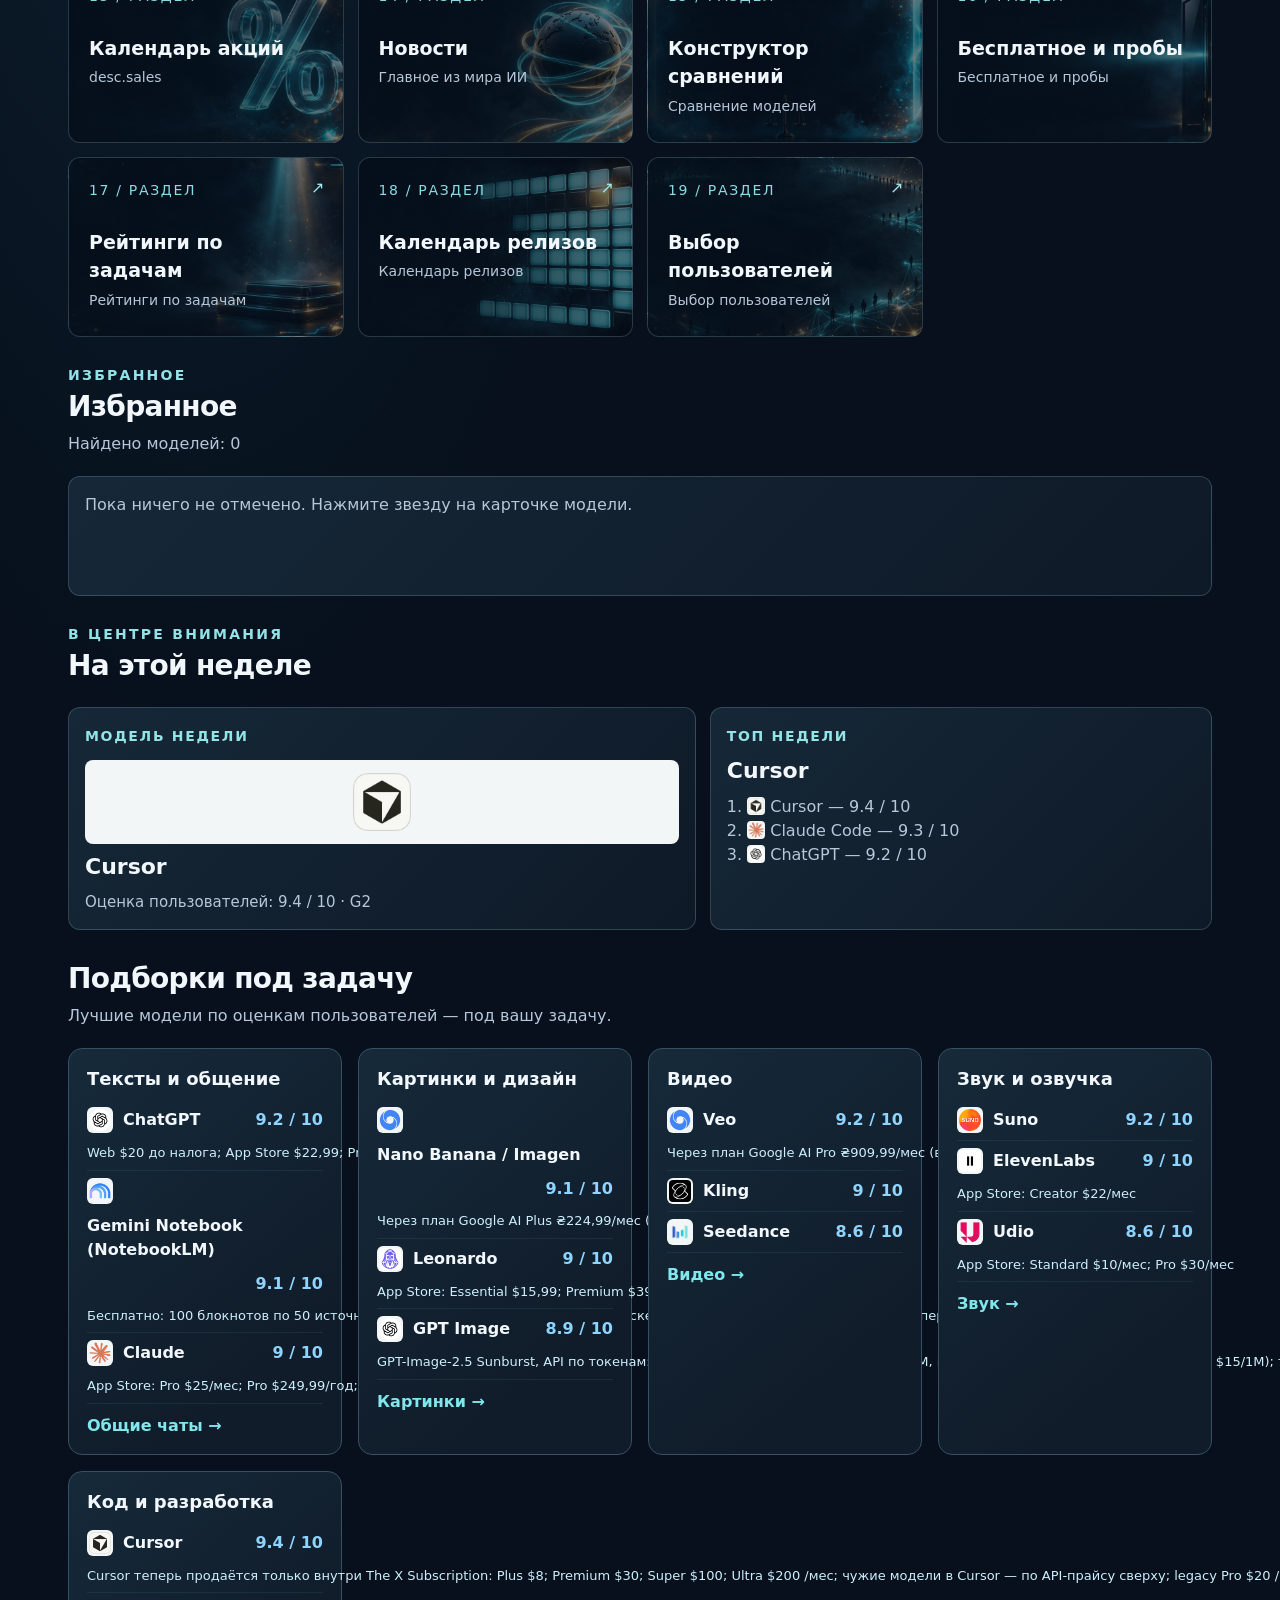
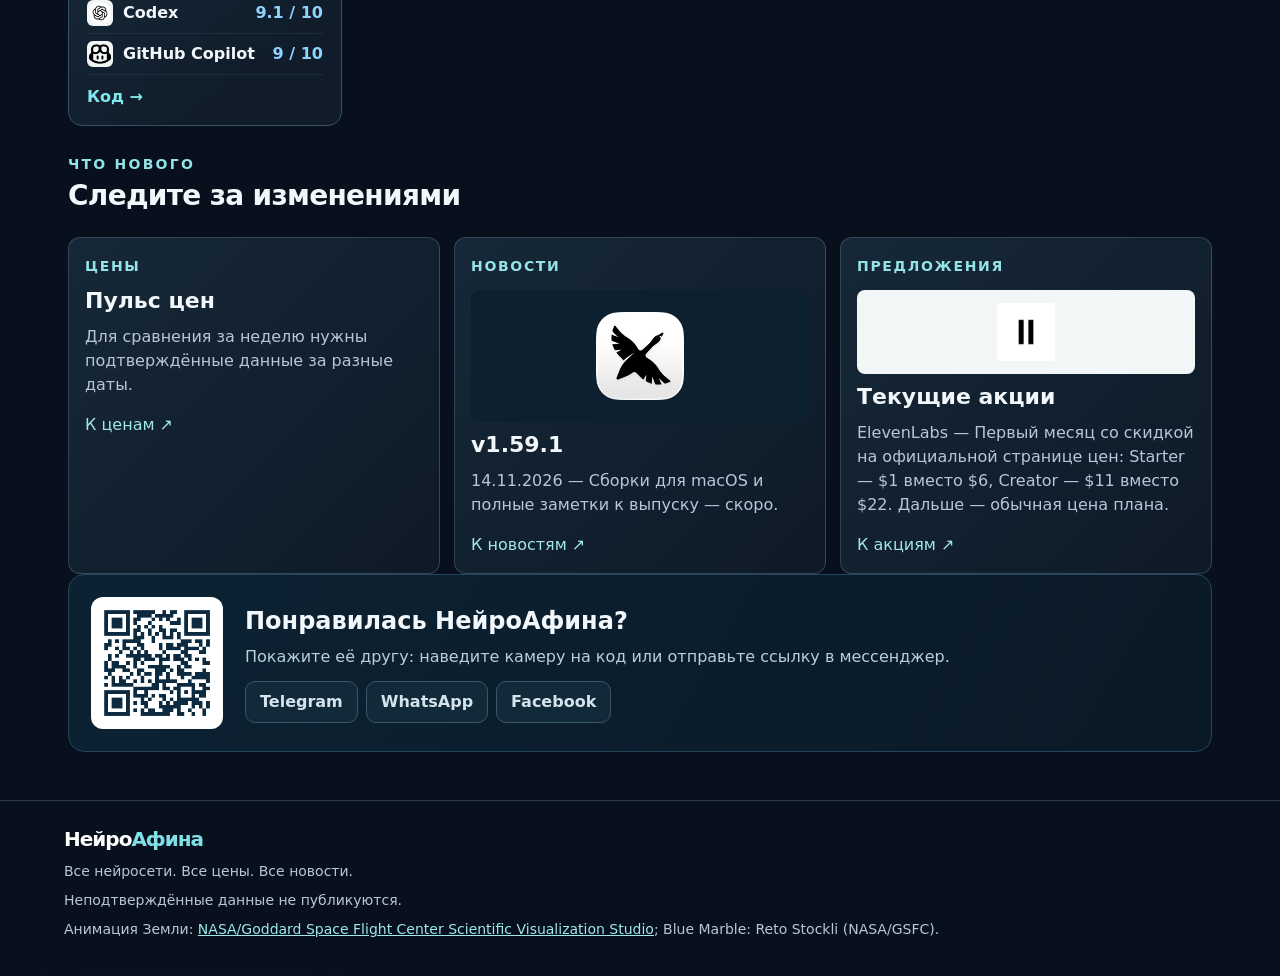
==== commit 1be74092: "Версия 20261116-41: косметический пакет по рецензии" ====
--- a/index.html
+++ b/index.html
@@ -1,11 +1,11 @@
 <!doctype html>
-<html lang="ru"><head><meta charset="utf-8"><meta name="viewport" content="width=device-width, initial-scale=1"><meta name="description" content="НейроАфина — каталог нейросетей, цен и новостей."><meta name="color-scheme" content="dark"><title>НейроАфина — все нейросети, цены и новости</title><meta property="og:type" content="website"><meta property="og:site_name" content="НейроАфина"><meta property="og:title" content="НейроАфина — все нейросети, цены и новости"><meta property="og:description" content="Каталог нейросетей для людей: цены для Украины, плюсы и минусы, акции, скидки и новости — обновляется каждое утро."><meta property="og:url" content="https://neuroathena.pages.dev/"><meta property="og:image" content="https://neuroathena.pages.dev/assets/og-cover.jpg"><meta property="og:image:width" content="1200"><meta property="og:image:height" content="630"><meta name="twitter:card" content="summary_large_image"><meta name="twitter:title" content="НейроАфина — все нейросети, цены и новости"><meta name="twitter:description" content="Каталог нейросетей для людей: цены для Украины, плюсы и минусы, акции, скидки и новости."><meta name="twitter:image" content="https://neuroathena.pages.dev/assets/og-cover.jpg"><link rel="canonical" href="https://neuroathena.pages.dev/"><link rel="stylesheet" href="assets/style.css?v=20261115-40">
+<html lang="ru"><head><meta charset="utf-8"><meta name="viewport" content="width=device-width, initial-scale=1"><meta name="description" content="НейроАфина — каталог нейросетей, цен и новостей."><meta name="color-scheme" content="dark"><title>НейроАфина — все нейросети, цены и новости</title><meta property="og:type" content="website"><meta property="og:site_name" content="НейроАфина"><meta property="og:title" content="НейроАфина — все нейросети, цены и новости"><meta property="og:description" content="Каталог нейросетей для людей: цены для Украины, плюсы и минусы, акции, скидки и новости — обновляется каждое утро."><meta property="og:url" content="https://neuroathena.pages.dev/"><meta property="og:image" content="https://neuroathena.pages.dev/assets/og-cover.jpg"><meta property="og:image:width" content="1200"><meta property="og:image:height" content="630"><meta name="twitter:card" content="summary_large_image"><meta name="twitter:title" content="НейроАфина — все нейросети, цены и новости"><meta name="twitter:description" content="Каталог нейросетей для людей: цены для Украины, плюсы и минусы, акции, скидки и новости."><meta name="twitter:image" content="https://neuroathena.pages.dev/assets/og-cover.jpg"><link rel="canonical" href="https://neuroathena.pages.dev/"><link rel="stylesheet" href="assets/style.css?v=20261116-41">
 <link rel="icon" href="favicon.ico" sizes="any">
 <link rel="icon" type="image/png" sizes="32x32" href="favicon-32.png">
 <link rel="icon" type="image/png" sizes="16x16" href="favicon-16.png">
 <link rel="apple-touch-icon" sizes="180x180" href="apple-touch-icon.png">
 <link rel="icon" type="image/png" sizes="192x192" href="icon-192.png">
-<link rel="icon" type="image/png" sizes="512x512" href="icon-512.png"><script src="data/catalog.js" defer></script><script src="data/prices.js" defer></script><script src="data/logos.js" defer></script><script src="assets/app.js?v=20261115-40" defer></script></head>
+<link rel="icon" type="image/png" sizes="512x512" href="icon-512.png"><script src="data/catalog.js" defer></script><script src="data/prices.js" defer></script><script src="data/logos.js" defer></script><script src="assets/app.js?v=20261116-41" defer></script></head>
 <body><a class="skip" href="#main" data-i18n="skip">Перейти к содержанию</a>
 <header class="header"><button class="menu-btn burger" id="menuButton" type="button" aria-expanded="false" aria-controls="menu"><span class="burger-ico" aria-hidden="true">☰</span><span data-i18n="menuAll">Все разделы</span></button><a class="brand" href="#/home" aria-label="НейроАфина — на главную">Нейро<span>Афина</span><small data-i18n="brandTag">НАВИГАТОР ПО МИРУ ИИ</small></a><nav class="headnav" aria-label="Основная навигация"><a href="#/chats" data-i18n="navCatalog">Каталог</a><a href="#/prices" data-i18n="navPrices">Цены</a><a href="#/compare" data-i18n="navCompare">Сравнение</a><a href="#/news" data-i18n="navNews">Новости</a></nav><div class="head-right"><button class="tell-btn" id="tellBtn" type="button" aria-haspopup="true" aria-expanded="false"><span aria-hidden="true">↗</span> <span data-i18n="share">Поделиться</span></button><div class="globe" aria-hidden="true"><video id="earthVideo" autoplay muted loop playsinline preload="metadata" poster="assets/earth-poster.webp"><source src="assets/earth.mp4" type="video/mp4"></video></div><div class="lang-switch" role="group" aria-label="Язык интерфейса"><button type="button" data-lang="ru" aria-pressed="true">RU</button><button type="button" data-lang="uk" aria-pressed="false">UK</button><button type="button" data-lang="en" aria-pressed="false">EN</button></div><div class="auth-area" id="authArea"><button class="auth-btn" id="authBtn" type="button"><span class="auth-full" data-i18n="authSignIn">Войти через Google</span><span class="auth-short">Google</span></button></div></div></header><div class="tell-panel" id="tellPanel" hidden><div class="tell-panel-head"><strong data-i18n="shareTitle">Поделиться сайтом</strong><button type="button" class="tell-close" id="tellClose" aria-label="Закрыть">✕</button></div><div class="tell-nets"><a class="tell-net" href="#" data-net="tg">Telegram</a><a class="tell-net" href="#" data-net="wa">WhatsApp</a><a class="tell-net" href="#" data-net="fb">Facebook</a><a class="tell-net" href="#" data-net="x">X</a></div><button type="button" class="tell-copy" id="tellCopy"><span data-i18n="copyLink">Копировать ссылку</span></button><div class="tell-qr"><img src="assets/qr-site.png" alt="QR-код сайта НейроАфина"><p data-i18n="qrCaption">Наведите камеру телефона — сайт откроется сам</p></div></div>
 <div class="admin-bar" id="adminBar" hidden></div>
--- a/assets/style.css
+++ b/assets/style.css
@@ -1,4 +1,4 @@
-:root{color-scheme:dark;--bg:#07101c;--card:#111d2c;--text:#f2f7fc;--muted:#b7c7d9;--cyan:#80e8ed;--border:rgba(169,211,229,.22)}*{box-sizing:border-box}html{scroll-behavior:smooth}body{margin:0;background:radial-gradient(ellipse at 15% 5%,#122b3f,transparent 38%),var(--bg);color:var(--text);font:16px/1.5 system-ui,-apple-system,"Segoe UI",sans-serif}a{color:inherit;text-decoration:none}button,input,select{font:inherit}button,a,input,select{outline-offset:4px}button:focus-visible,a:focus-visible,input:focus-visible,select:focus-visible{outline:3px solid #80e8ed}.skip{position:absolute;left:10px;top:-100px;background:#fff;color:#000;padding:10px;z-index:10}.skip:focus{top:10px}.header{height:90px;padding:0 5%;display:flex;align-items:center;gap:40px;justify-content:space-between;background:rgba(5,13,23,.88);border-bottom:1px solid var(--border)}.brand,.footerbrand{font-weight:750;letter-spacing:-.05em;font-size:25px;line-height:1;white-space:nowrap}.brand span,.footerbrand span{color:#81e0e7}.brand small{display:block;font-size:11px;letter-spacing:.10em;color:#a9becd;margin-top:8px}.headnav{display:flex;gap:26px;color:#d2deea}.headnav a:hover,.footer a:hover{color:var(--cyan)}.head-right{display:flex;align-items:center;gap:16px}.clock{text-align:right;font-variant-numeric:tabular-nums}.clock strong{display:block;font-size:17px;letter-spacing:.06em}.clock span{display:block;font-size:14px;color:var(--muted)}.globe{height:39px;width:39px;border-radius:50%;border:1px solid #65c9dc;background:radial-gradient(circle at 30% 25%,#4ba6bc,#082236 60%,#050d19);box-shadow:0 0 15px #53d1e44a;position:relative;overflow:hidden}.globe:before,.globe:after,.globe span{content:"";position:absolute;inset:3px 10px;border:1px solid #b2ecf877;border-radius:50%;animation:spin 12s linear infinite}.globe:after{inset:11px 1px;animation:none}.globe span{inset:4px 4px;transform:rotate(50deg);animation:none}@keyframes spin{to{transform:rotate(360deg)}}.menu-btn{border:1px solid var(--border);background:#172434;color:#fff;border-radius:8px;padding:10px 14px;min-height:44px;cursor:pointer}.menu-btn span{margin-left:6px}.menu{position:absolute;z-index:5;right:5%;top:79px;background:#111f2f;border:1px solid #3c5669;border-radius:12px;padding:15px;max-width:650px;box-shadow:0 20px 60px #0009}.menu nav{display:grid;grid-template-columns:repeat(3,1fr);gap:3px}.menu a{padding:10px;border-radius:7px}.menu a:hover{background:#284154}.container{max-width:1200px;margin:auto;padding:0 28px}.hero{max-width:1450px;margin:24px auto 0;padding:0 28px}.hero-panel{min-height:410px;display:flex;align-items:center;border:1px solid #2c5265;border-radius:12px;background:linear-gradient(90deg,rgba(3,14,28,.96) 0%,rgba(3,14,28,.72) 42%,rgba(3,14,28,.06) 100%),url('atlas-hero.webp') center/cover;overflow:hidden}.hero-copy{padding:55px 7%;max-width:800px}.eyebrow{font-size:14px;text-transform:uppercase;letter-spacing:.16em;color:#91e3e7;font-weight:700}.hero h1{font-size:clamp(43px,6vw,74px);letter-spacing:-.055em;line-height:1.05;margin:19px 0}.hero h1 span{color:#92edf0}.hero p{color:#d2e4ee;font-size:clamp(18px,2vw,21px);max-width:550px}.hero-actions{display:flex;gap:12px;flex-wrap:wrap;margin-top:28px}.button{min-height:48px;display:inline-flex;align-items:center;justify-content:center;padding:11px 19px;border-radius:8px;font-weight:650;border:1px solid #497384;cursor:pointer;background:#12293a;color:#fff}.button.primary{background:#90e4e7;color:#071922;border-color:#90e4e7}.button:hover{filter:brightness(1.12)}.status-strip{display:flex;justify-content:space-between;gap:20px;padding:19px 0;border-bottom:1px solid var(--border);color:#c4d3df}.rates{display:flex;gap:24px;flex-wrap:wrap}.rates strong{color:#fff}.rates small,.muted{color:var(--muted)}.rate-refresh{background:transparent;border:0;color:#a2e5e9;cursor:pointer;text-decoration:underline;padding:0 4px}.section{padding:45px 0 0}.section-head{display:flex;align-items:end;justify-content:space-between;gap:18px;margin-bottom:20px}.section-head h2{margin:0;font-size:28px;letter-spacing:-.025em}.section-head p{color:var(--muted);margin:4px 0 0}.section-head a{color:#9de9ec;white-space:nowrap}.search-panel,.empty,.feature{border:1px solid var(--border);background:linear-gradient(135deg,rgba(24,43,59,.9),rgba(15,26,40,.94));border-radius:12px}.search-panel{padding:24px}.searchbar{display:flex;gap:12px}.searchbar input{min-width:0;flex:1;height:52px;border:1px solid #577086;border-radius:8px;background:#0b1926;color:white;padding:0 16px}.searchbar button:disabled{opacity:.6;cursor:not-allowed}.search-note{margin:12px 0 0;color:var(--muted);font-size:14px}.filters{display:flex;gap:10px;margin-top:16px;flex-wrap:wrap}.filters span{border:1px solid #50697a;border-radius:30px;padding:6px 13px;color:#c3d2de;font-size:14px}.cards{display:grid;grid-template-columns:repeat(4,1fr);gap:14px}.cat{min-height:166px;position:relative;overflow:hidden;padding:20px;border:1px solid var(--border);border-radius:12px;background:linear-gradient(150deg,#172d3d,#101b2a);transition:transform .2s,border-color .2s}.cat:hover{transform:translateY(-3px);border-color:#7bcbd3}.cat-num{color:#8bdce2;letter-spacing:.12em;font-size:14px}.cat h3{font-size:19px;margin:26px 0 5px}.cat p{color:var(--muted);font-size:14px;margin:0}.cat:after{content:'↗';position:absolute;right:18px;top:18px;color:#a3e8eb}.editorial{display:grid;grid-template-columns:1.25fr 1fr;gap:14px}.feature,.empty{padding:25px;min-height:150px}.feature h3,.empty h3{margin:6px 0 8px;font-size:22px}.feature p,.empty p{margin:0;color:var(--muted)}.label{color:#94e3e6;font-size:14px;letter-spacing:.12em;text-transform:uppercase;font-weight:700}.three{display:grid;grid-template-columns:repeat(3,1fr);gap:14px}.empty a{display:inline-block;margin-top:16px;color:#a0e7e9}.route{padding:64px 0 100px;min-height:60vh}.route h1{font-size:clamp(36px,6vw,60px);letter-spacing:-.04em;margin:15px 0}.route .empty{max-width:730px}.back{color:#9ee4e8}.footer{margin-top:72px;border-top:1px solid var(--border);padding:38px 5%;color:var(--muted)}.footer p{margin:8px 0;font-size:14px}.footerbrand{color:#fff;font-size:20px}@media(max-width:1000px){.headnav{display:none}.cards{grid-template-columns:repeat(2,1fr)}}@media(max-width:650px){.header{height:76px;padding:0 16px;gap:10px}.brand{font-size:21px}.brand small{display:none}.clock{display:none}.globe{width:34px;height:34px}.head-right{gap:8px}.menu-btn{font-size:14px;padding:9px}.menu{top:70px;left:16px;right:16px;max-height:75vh;overflow:auto}.menu nav{grid-template-columns:repeat(2,1fr)}.container{padding:0 16px}.hero{padding:0 16px;margin-top:16px}.hero-panel{min-height:410px;background-position:62% center}.hero-copy{padding:40px 22px}.hero h1{font-size:42px}.status-strip{display:block}.rates{gap:14px}.status-strip>span{display:block;margin-top:10px}.section{padding-top:34px}.section-head{align-items:start}.section-head h2{font-size:24px}.cards{grid-template-columns:repeat(2,minmax(0,1fr));gap:10px}.cat{min-height:150px;padding:15px}.cat h3{font-size:17px}.cat p{font-size:14px}.editorial,.three{grid-template-columns:1fr}.searchbar{flex-direction:column}.searchbar input{width:100%}.footer{padding:30px 16px}.route{padding-top:40px}}@media(prefers-reduced-motion:reduce){*,*:before,*:after{animation-duration:.001ms!important;animation-iteration-count:1!important;transition:none!important;scroll-behavior:auto!important}}
+:root{color-scheme:dark;--bg:#07101c;--card:#111d2c;--text:#f2f7fc;--muted:#b7c7d9;--cyan:#80e8ed;--border:rgba(169,211,229,.22)}*{box-sizing:border-box}html{scroll-behavior:smooth}body{margin:0;background:radial-gradient(ellipse at 15% 5%,#122b3f,transparent 38%),var(--bg);color:var(--text);font:16px/1.5 system-ui,-apple-system,"Segoe UI",sans-serif}a{color:inherit;text-decoration:none}button,input,select{font:inherit}button,a,input,select{outline-offset:4px}button:focus-visible,a:focus-visible,input:focus-visible,select:focus-visible{outline:3px solid #80e8ed}.skip{position:absolute;left:10px;top:-100px;background:#fff;color:#000;padding:10px;z-index:10}.skip:focus{top:10px}.header{height:90px;padding:0 5%;display:flex;align-items:center;gap:40px;justify-content:space-between;background:rgba(5,13,23,.96);border-bottom:1px solid var(--border)}.brand,.footerbrand{font-weight:750;letter-spacing:-.05em;font-size:25px;line-height:1;white-space:nowrap}.brand span,.footerbrand span{color:#81e0e7}.brand small{display:block;font-size:11px;letter-spacing:.10em;color:#a9becd;margin-top:8px}.headnav{display:flex;gap:26px;color:#d2deea}.headnav a:hover,.footer a:hover{color:var(--cyan)}.head-right{display:flex;align-items:center;gap:16px}.clock{text-align:right;font-variant-numeric:tabular-nums}.clock strong{display:block;font-size:17px;letter-spacing:.06em}.clock span{display:block;font-size:14px;color:var(--muted)}.globe{height:39px;width:39px;border-radius:50%;border:1px solid #65c9dc;background:radial-gradient(circle at 30% 25%,#4ba6bc,#082236 60%,#050d19);box-shadow:0 0 15px #53d1e44a;position:relative;overflow:hidden}.globe:before,.globe:after,.globe span{content:"";position:absolute;inset:3px 10px;border:1px solid #b2ecf877;border-radius:50%;animation:spin 12s linear infinite}.globe:after{inset:11px 1px;animation:none}.globe span{inset:4px 4px;transform:rotate(50deg);animation:none}@keyframes spin{to{transform:rotate(360deg)}}.menu-btn{border:1px solid var(--border);background:#172434;color:#fff;border-radius:8px;padding:10px 14px;min-height:44px;cursor:pointer}.menu-btn span{margin-left:6px}.menu{position:absolute;z-index:5;right:5%;top:79px;background:#111f2f;border:1px solid #3c5669;border-radius:12px;padding:15px;max-width:650px;box-shadow:0 20px 60px #0009}.menu nav{display:grid;grid-template-columns:repeat(3,1fr);gap:3px}.menu a{padding:10px;border-radius:7px}.menu a:hover{background:#284154}.container{max-width:1200px;margin:auto;padding:0 28px}.hero{max-width:1450px;margin:24px auto 0;padding:0 28px}.hero-panel{min-height:410px;display:flex;align-items:center;border:1px solid #2c5265;border-radius:12px;background:linear-gradient(90deg,rgba(3,14,28,.96) 0%,rgba(3,14,28,.72) 42%,rgba(3,14,28,.06) 100%),url('atlas-hero.webp') center/cover;overflow:hidden}.hero-copy{padding:55px 7%;max-width:800px}.eyebrow{font-size:14px;text-transform:uppercase;letter-spacing:.16em;color:#91e3e7;font-weight:700}.hero h1{font-size:clamp(43px,6vw,74px);letter-spacing:-.055em;line-height:1.05;margin:19px 0}.hero h1 span{color:#92edf0}.hero p{color:#d2e4ee;font-size:clamp(18px,2vw,21px);max-width:550px}.hero-actions{display:flex;gap:12px;flex-wrap:wrap;margin-top:28px}.button{min-height:48px;display:inline-flex;align-items:center;justify-content:center;padding:11px 19px;border-radius:8px;font-weight:650;border:1px solid #497384;cursor:pointer;background:#12293a;color:#fff}.button.primary{background:#90e4e7;color:#071922;border-color:#90e4e7}.button:hover{filter:brightness(1.12)}.status-strip{display:flex;justify-content:space-between;gap:20px;padding:19px 0;border-bottom:1px solid var(--border);color:#c4d3df}.rates{display:flex;gap:24px;flex-wrap:wrap}.rates strong{color:#fff}.rates small,.muted{color:var(--muted)}.rate-refresh{background:transparent;border:0;color:#a2e5e9;cursor:pointer;text-decoration:underline;padding:0 4px}.section{padding:45px 0 0}.section-head{display:flex;align-items:end;justify-content:space-between;gap:18px;margin-bottom:20px}.section-head h2{margin:0;font-size:28px;letter-spacing:-.025em}.section-head p{color:var(--muted);margin:4px 0 0}.section-head a{color:#9de9ec;white-space:nowrap}.search-panel,.empty,.feature{border:1px solid var(--border);background:linear-gradient(135deg,rgba(24,43,59,.9),rgba(15,26,40,.94));border-radius:12px}.search-panel{padding:24px}.searchbar{display:flex;gap:12px}.searchbar input{min-width:0;flex:1;height:52px;border:1px solid #577086;border-radius:8px;background:#0b1926;color:white;padding:0 16px}.searchbar button:disabled{opacity:.6;cursor:not-allowed}.search-note{margin:12px 0 0;color:var(--muted);font-size:14px}.filters{display:flex;gap:10px;margin-top:16px;flex-wrap:wrap}.filters span{border:1px solid #50697a;border-radius:30px;padding:6px 13px;color:#c3d2de;font-size:14px}.cards{display:grid;grid-template-columns:repeat(4,1fr);gap:14px}.cat{min-height:166px;position:relative;overflow:hidden;padding:20px;border:1px solid var(--border);border-radius:12px;background:linear-gradient(150deg,#172d3d,#101b2a);transition:transform .2s,border-color .2s}.cat:hover{transform:translateY(-3px);border-color:#7bcbd3}.cat-num{color:#8bdce2;letter-spacing:.12em;font-size:14px}.cat h3{font-size:19px;margin:26px 0 5px}.cat p{color:var(--muted);font-size:14px;margin:0}.cat:after{content:'↗';position:absolute;right:18px;top:18px;color:#a3e8eb}.editorial{display:grid;grid-template-columns:1.25fr 1fr;gap:14px}.feature,.empty{padding:25px;min-height:150px}.feature h3,.empty h3{margin:6px 0 8px;font-size:22px}.feature p,.empty p{margin:0;color:var(--muted)}.label{color:#94e3e6;font-size:14px;letter-spacing:.12em;text-transform:uppercase;font-weight:700}.three{display:grid;grid-template-columns:repeat(3,1fr);gap:14px}.empty a{display:inline-block;margin-top:16px;color:#a0e7e9}.route{padding:64px 0 100px;min-height:60vh}.route h1{font-size:clamp(36px,6vw,60px);letter-spacing:-.04em;margin:15px 0}.route .empty{max-width:730px}.back{color:#9ee4e8}.footer{margin-top:72px;border-top:1px solid var(--border);padding:38px 5%;color:var(--muted)}.footer p{margin:8px 0;font-size:14px}.footerbrand{color:#fff;font-size:20px}@media(max-width:1000px){.headnav{display:none}.cards{grid-template-columns:repeat(2,1fr)}}@media(max-width:650px){.header{height:76px;padding:0 16px;gap:10px}.brand{font-size:21px}.brand small{display:none}.clock{display:none}.globe{width:34px;height:34px}.head-right{gap:8px}.menu-btn{font-size:14px;padding:9px}.menu{top:70px;left:16px;right:16px;max-height:75vh;overflow:auto}.menu nav{grid-template-columns:repeat(2,1fr)}.container{padding:0 16px}.hero{padding:0 16px;margin-top:16px}.hero-panel{min-height:410px;background-position:62% center}.hero-copy{padding:40px 22px}.hero h1{font-size:42px}.status-strip{display:block}.rates{gap:14px}.status-strip>span{display:block;margin-top:10px}.section{padding-top:34px}.section-head{align-items:start}.section-head h2{font-size:24px}.cards{grid-template-columns:repeat(2,minmax(0,1fr));gap:10px}.cat{min-height:150px;padding:15px}.cat h3{font-size:17px}.cat p{font-size:14px}.editorial,.three{grid-template-columns:1fr}.searchbar{flex-direction:column}.searchbar input{width:100%}.footer{padding:30px 16px}.route{padding-top:40px}}@media(prefers-reduced-motion:reduce){*,*:before,*:after{animation-duration:.001ms!important;animation-iteration-count:1!important;transition:none!important;scroll-behavior:auto!important}}
 @media(max-width:650px){.header{height:auto;min-height:110px;flex-wrap:wrap;padding:12px 16px;row-gap:10px}.head-right{width:100%;justify-content:space-between}.clock{display:block;text-align:left}.clock strong{font-size:16px}.clock span{font-size:14px}.menu{top:125px}}
 @media(max-width:650px){.searchbar input{flex:none;min-height:52px}}
 
@@ -20,7 +20,7 @@
 @media(min-width:1600px){.container{max-width:1500px}.hero{max-width:1500px}}
 
 /* Работа 3. Липкая компактная шапка сайта; меню — фиксированное под ней. */
-.header{position:sticky;top:0;z-index:30;height:64px;gap:24px}
+.header{position:sticky;top:0;z-index:30;height:64px;gap:24px;backdrop-filter:blur(10px);-webkit-backdrop-filter:blur(10px)}
 .menu{position:fixed;top:70px}
 .lang-switch{display:flex;border:1px solid var(--border);border-radius:8px;overflow:hidden;flex:none}
 .lang-switch button{border:0;background:transparent;color:#c4d3df;padding:8px 10px;min-height:36px;cursor:pointer;font-size:14px;font-weight:650}
@@ -287,7 +287,7 @@
 .news-list.grid .news-text{display:-webkit-box;-webkit-line-clamp:4;-webkit-box-orient:vertical;overflow:hidden}
 .news-media{height:150px;border-radius:8px;overflow:hidden;background:#0d2030;margin-bottom:12px;flex:none}
 .news-media img{width:100%;height:100%;object-fit:cover;display:block}
-.news-media.logo{background:#f2f6f7;display:flex;align-items:center;justify-content:center}
+.news-media.logo{background:#0d2030;display:flex;align-items:center;justify-content:center}
 .news-media.logo img{width:auto;height:auto;max-width:55%;max-height:88px;object-fit:contain}
 .news-list:not(.grid) .news-media{height:190px}
 .news-card .button{margin-top:auto;align-self:flex-start}
@@ -427,7 +427,7 @@
 .hero-medal video{width:216px;height:216px;object-fit:cover;border-radius:50%;border:3px solid #d9b45b;box-shadow:0 0 0 7px rgba(217,180,91,.16),0 18px 44px rgba(0,0,0,.55);background:#fff;display:block}
 .hero-clock{margin-top:32px}
 .hero-clock strong{display:block;font-size:clamp(46px,5.2vw,68px);font-weight:750;letter-spacing:.02em;line-height:1.05;font-variant-numeric:tabular-nums}
-.hero-clock span{display:block;margin-top:7px;font-size:19px;color:#cfe3ef;text-transform:capitalize}
+.hero-clock span{display:block;margin-top:7px;font-size:19px;color:#cfe3ef}
 @media(max-width:650px){.header{padding:0 14px}.head-medal{width:44px;height:44px}}
 
 /* Правка 15.11.2026 (v11): часы в герое — крупные, золотые, заметные */
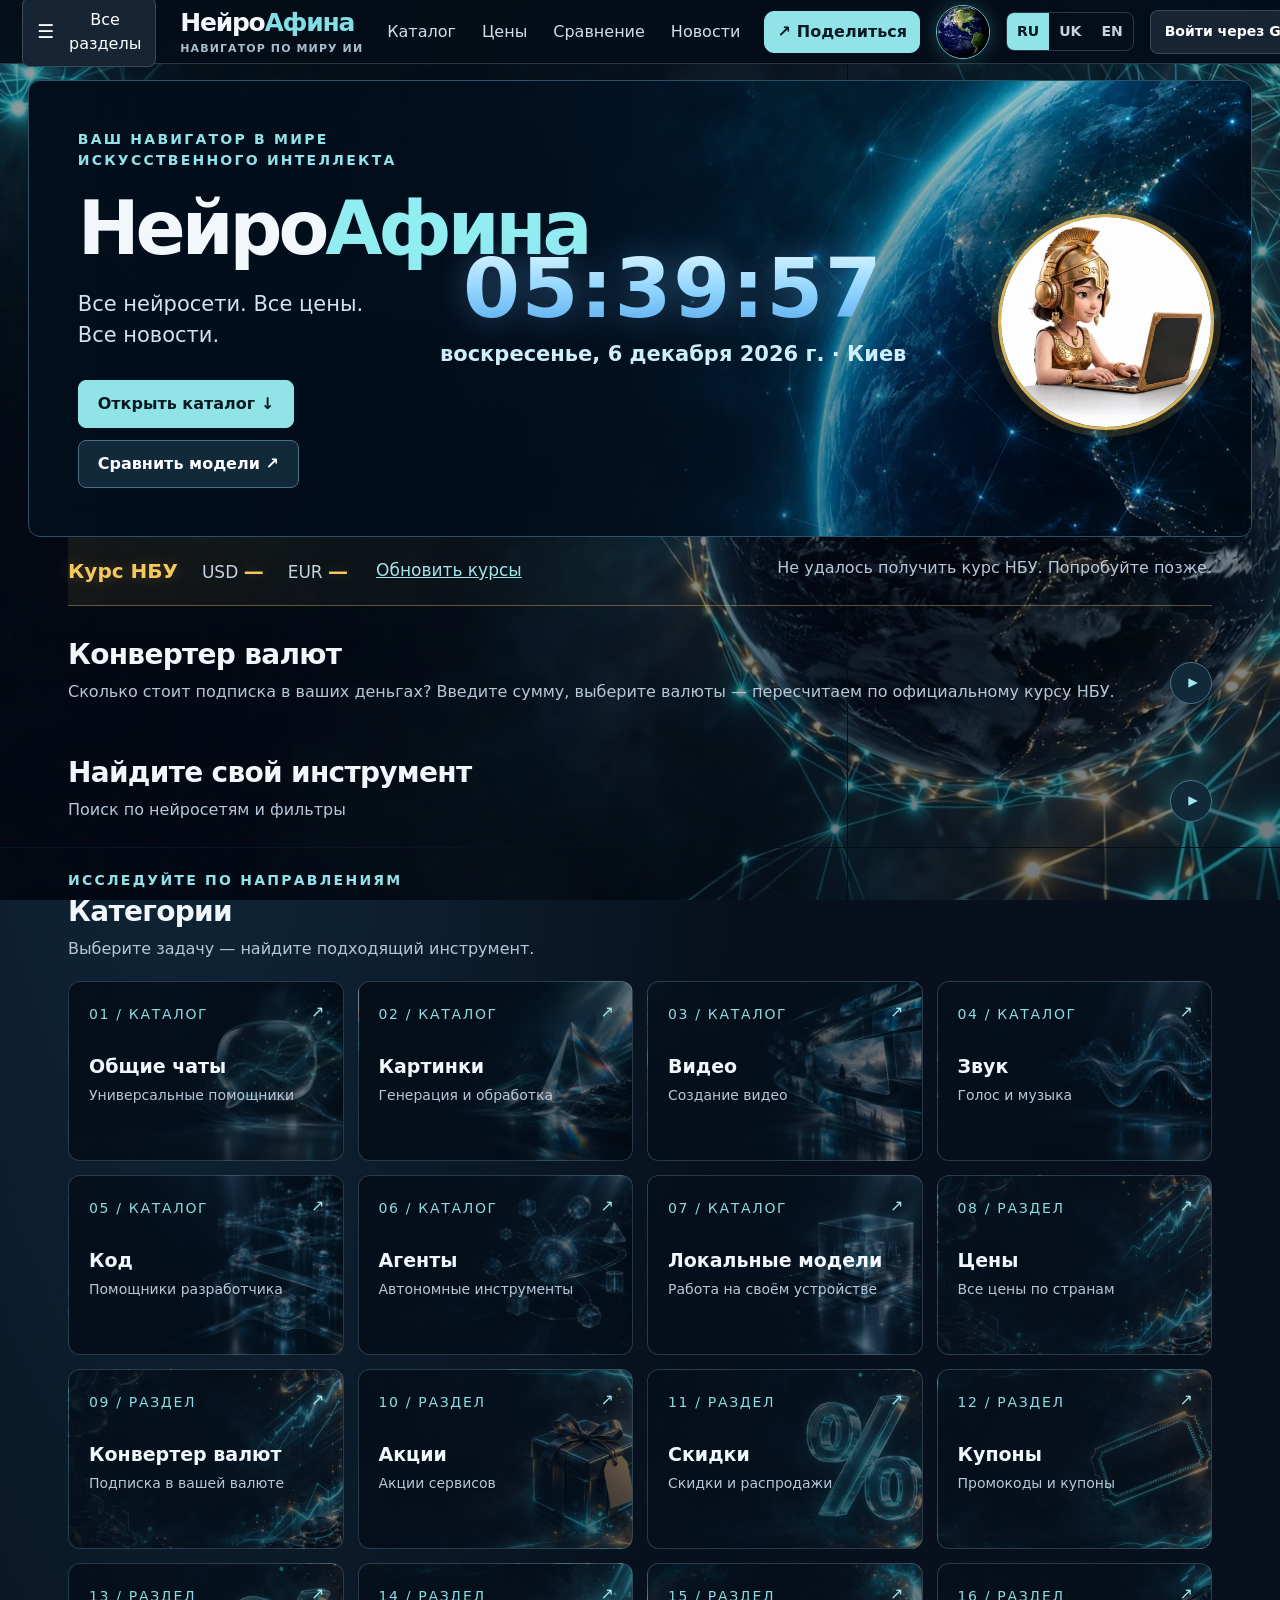
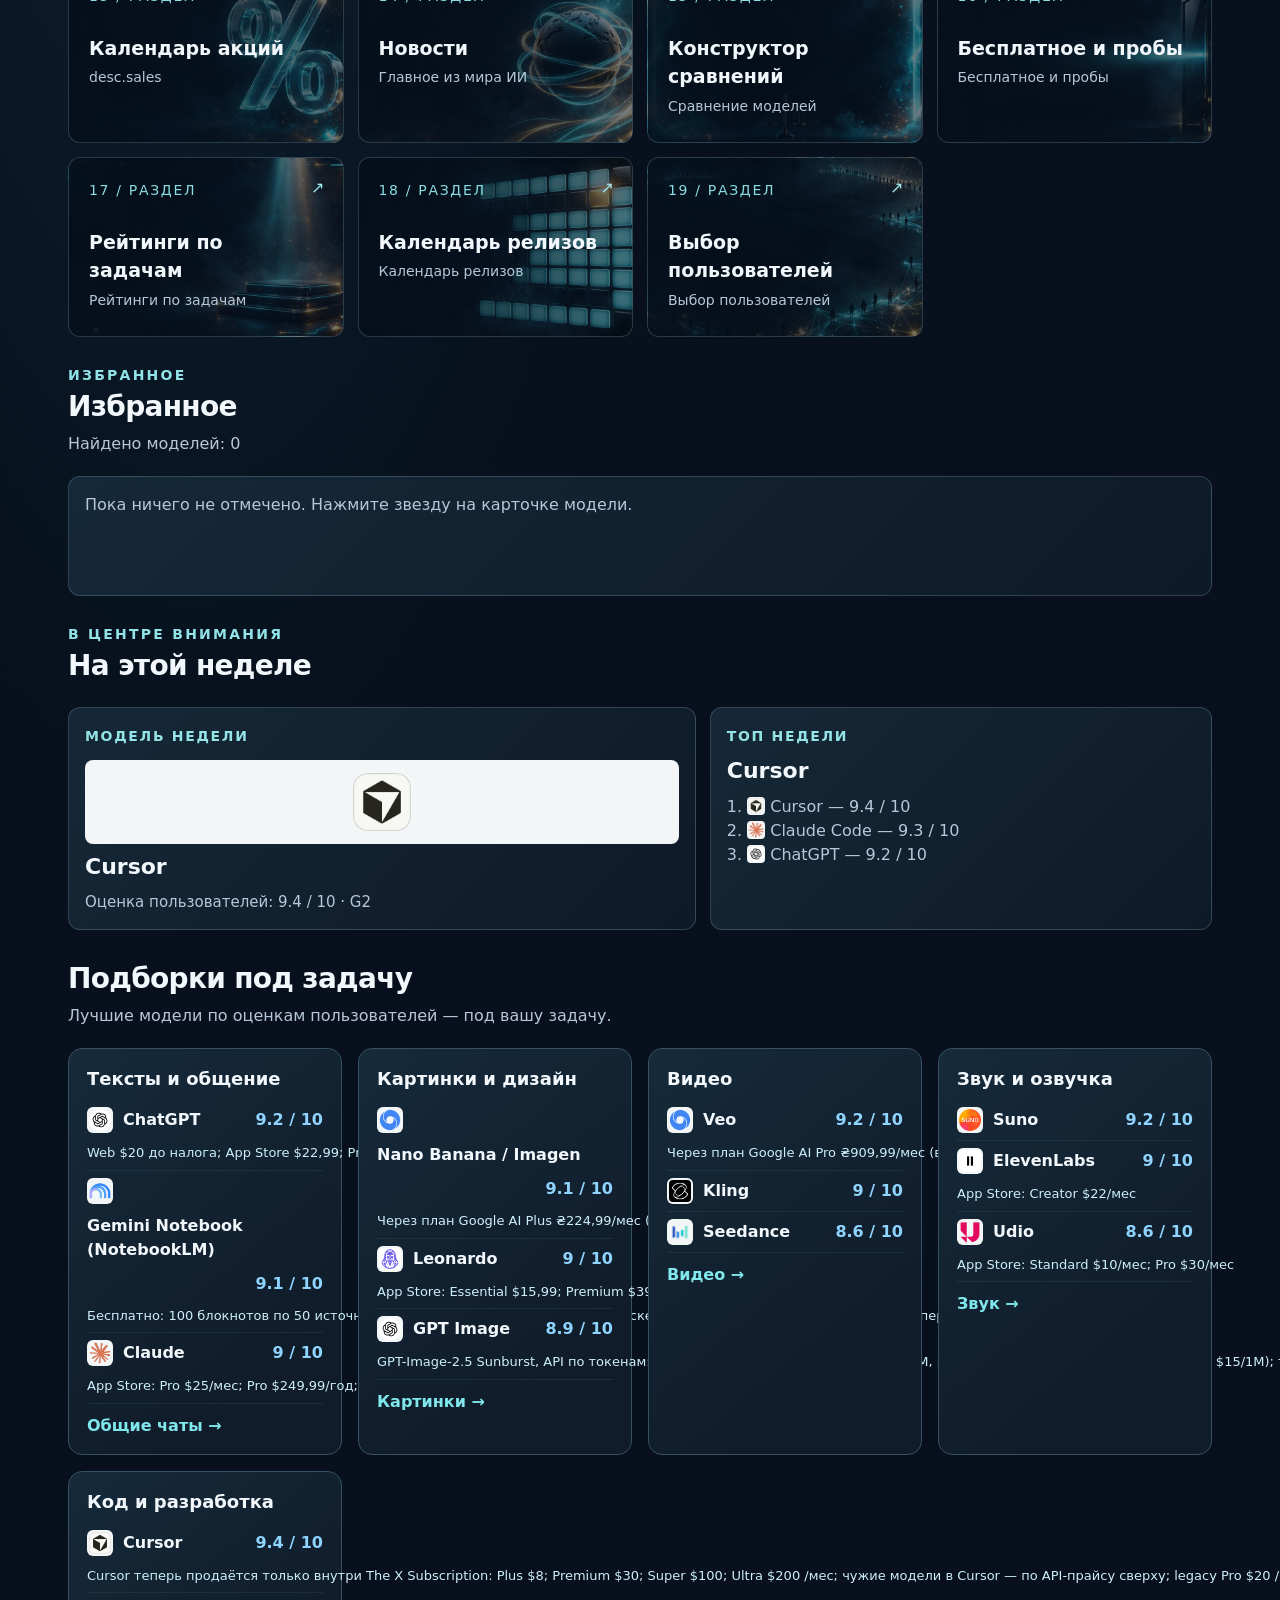
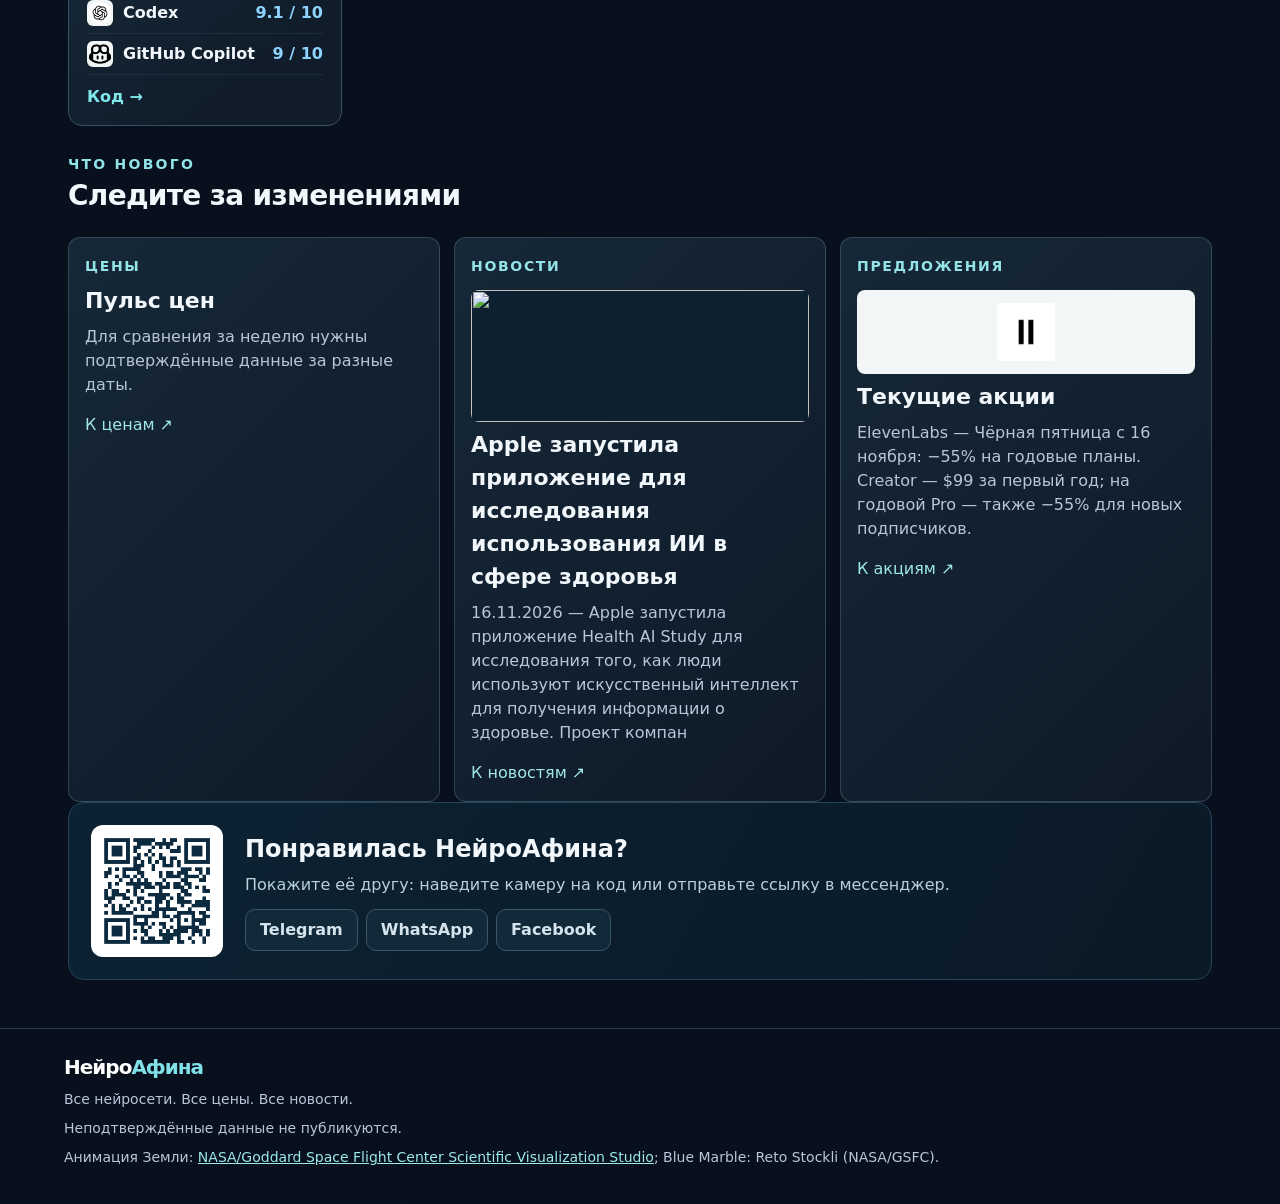
==== commit 2037fd39: "Новости: чтение с автономного Worker (Cloudflare), запасной вариант — локальный файл; ?v=20261116-42" ====
--- a/index.html
+++ b/index.html
@@ -1,11 +1,31 @@
 <!doctype html>
-<html lang="ru"><head><meta charset="utf-8"><meta name="viewport" content="width=device-width, initial-scale=1"><meta name="description" content="НейроАфина — каталог нейросетей, цен и новостей."><meta name="color-scheme" content="dark"><title>НейроАфина — все нейросети, цены и новости</title><meta property="og:type" content="website"><meta property="og:site_name" content="НейроАфина"><meta property="og:title" content="НейроАфина — все нейросети, цены и новости"><meta property="og:description" content="Каталог нейросетей для людей: цены для Украины, плюсы и минусы, акции, скидки и новости — обновляется каждое утро."><meta property="og:url" content="https://neuroathena.pages.dev/"><meta property="og:image" content="https://neuroathena.pages.dev/assets/og-cover.jpg"><meta property="og:image:width" content="1200"><meta property="og:image:height" content="630"><meta name="twitter:card" content="summary_large_image"><meta name="twitter:title" content="НейроАфина — все нейросети, цены и новости"><meta name="twitter:description" content="Каталог нейросетей для людей: цены для Украины, плюсы и минусы, акции, скидки и новости."><meta name="twitter:image" content="https://neuroathena.pages.dev/assets/og-cover.jpg"><link rel="canonical" href="https://neuroathena.pages.dev/"><link rel="stylesheet" href="assets/style.css?v=20261116-41">
+<html lang="ru"><head><meta charset="utf-8"><meta name="viewport" content="width=device-width, initial-scale=1"><meta name="description" content="НейроАфина — каталог нейросетей, цен и новостей."><meta name="color-scheme" content="dark"><title>НейроАфина — все нейросети, цены и новости</title><meta property="og:type" content="website"><meta property="og:site_name" content="НейроАфина"><meta property="og:title" content="НейроАфина — все нейросети, цены и новости"><meta property="og:description" content="Каталог нейросетей для людей: цены для Украины, плюсы и минусы, акции, скидки и новости — обновляется каждое утро."><meta property="og:url" content="https://neuroathena.pages.dev/"><meta property="og:image" content="https://neuroathena.pages.dev/assets/og-cover.jpg"><meta property="og:image:width" content="1200"><meta property="og:image:height" content="630"><meta name="twitter:card" content="summary_large_image"><meta name="twitter:title" content="НейроАфина — все нейросети, цены и новости"><meta name="twitter:description" content="Каталог нейросетей для людей: цены для Украины, плюсы и минусы, акции, скидки и новости."><meta name="twitter:image" content="https://neuroathena.pages.dev/assets/og-cover.jpg"><link rel="canonical" href="https://neuroathena.pages.dev/"><link rel="stylesheet" href="assets/style.css?v=20261116-42">
 <link rel="icon" href="favicon.ico" sizes="any">
 <link rel="icon" type="image/png" sizes="32x32" href="favicon-32.png">
 <link rel="icon" type="image/png" sizes="16x16" href="favicon-16.png">
 <link rel="apple-touch-icon" sizes="180x180" href="apple-touch-icon.png">
 <link rel="icon" type="image/png" sizes="192x192" href="icon-192.png">
-<link rel="icon" type="image/png" sizes="512x512" href="icon-512.png"><script src="data/catalog.js" defer></script><script src="data/prices.js" defer></script><script src="data/logos.js" defer></script><script src="assets/app.js?v=20261116-41" defer></script></head>
+<link rel="icon" type="image/png" sizes="512x512" href="icon-512.png"><script>
+// Новости: сначала автономный Worker на Cloudflare (обновляется сам каждую ночь),
+// при любой его неудаче — локальный файл data/news.json.
+(function () {
+  var WORKER_NEWS = 'https://neuroathena-news.pitbuller1.workers.dev/news.json';
+  var origFetch = window.fetch.bind(window);
+  window.fetch = function (input, init) {
+    var url = typeof input === 'string' ? input : (input && input.url) || '';
+    if (/(^|\/)data\/news\.json(\?|#|$)/.test(url)) {
+      return origFetch(WORKER_NEWS, { cache: 'no-store' }).then(function (r) {
+        if (!r.ok) throw new Error('worker http ' + r.status);
+        return r.clone().json().then(function (d) {
+          if (!d || !Array.isArray(d.items) || !d.items.length) throw new Error('worker empty');
+          return r;
+        });
+      }).catch(function () { return origFetch(input, init); });
+    }
+    return origFetch(input, init);
+  };
+})();
+</script><script src="data/catalog.js" defer></script><script src="data/prices.js" defer></script><script src="data/logos.js" defer></script><script src="assets/app.js?v=20261116-42" defer></script></head>
 <body><a class="skip" href="#main" data-i18n="skip">Перейти к содержанию</a>
 <header class="header"><button class="menu-btn burger" id="menuButton" type="button" aria-expanded="false" aria-controls="menu"><span class="burger-ico" aria-hidden="true">☰</span><span data-i18n="menuAll">Все разделы</span></button><a class="brand" href="#/home" aria-label="НейроАфина — на главную">Нейро<span>Афина</span><small data-i18n="brandTag">НАВИГАТОР ПО МИРУ ИИ</small></a><nav class="headnav" aria-label="Основная навигация"><a href="#/chats" data-i18n="navCatalog">Каталог</a><a href="#/prices" data-i18n="navPrices">Цены</a><a href="#/compare" data-i18n="navCompare">Сравнение</a><a href="#/news" data-i18n="navNews">Новости</a></nav><div class="head-right"><button class="tell-btn" id="tellBtn" type="button" aria-haspopup="true" aria-expanded="false"><span aria-hidden="true">↗</span> <span data-i18n="share">Поделиться</span></button><div class="globe" aria-hidden="true"><video id="earthVideo" autoplay muted loop playsinline preload="metadata" poster="assets/earth-poster.webp"><source src="assets/earth.mp4" type="video/mp4"></video></div><div class="lang-switch" role="group" aria-label="Язык интерфейса"><button type="button" data-lang="ru" aria-pressed="true">RU</button><button type="button" data-lang="uk" aria-pressed="false">UK</button><button type="button" data-lang="en" aria-pressed="false">EN</button></div><div class="auth-area" id="authArea"><button class="auth-btn" id="authBtn" type="button"><span class="auth-full" data-i18n="authSignIn">Войти через Google</span><span class="auth-short">Google</span></button></div></div></header><div class="tell-panel" id="tellPanel" hidden><div class="tell-panel-head"><strong data-i18n="shareTitle">Поделиться сайтом</strong><button type="button" class="tell-close" id="tellClose" aria-label="Закрыть">✕</button></div><div class="tell-nets"><a class="tell-net" href="#" data-net="tg">Telegram</a><a class="tell-net" href="#" data-net="wa">WhatsApp</a><a class="tell-net" href="#" data-net="fb">Facebook</a><a class="tell-net" href="#" data-net="x">X</a></div><button type="button" class="tell-copy" id="tellCopy"><span data-i18n="copyLink">Копировать ссылку</span></button><div class="tell-qr"><img src="assets/qr-site.png" alt="QR-код сайта НейроАфина"><p data-i18n="qrCaption">Наведите камеру телефона — сайт откроется сам</p></div></div>
 <div class="admin-bar" id="adminBar" hidden></div>
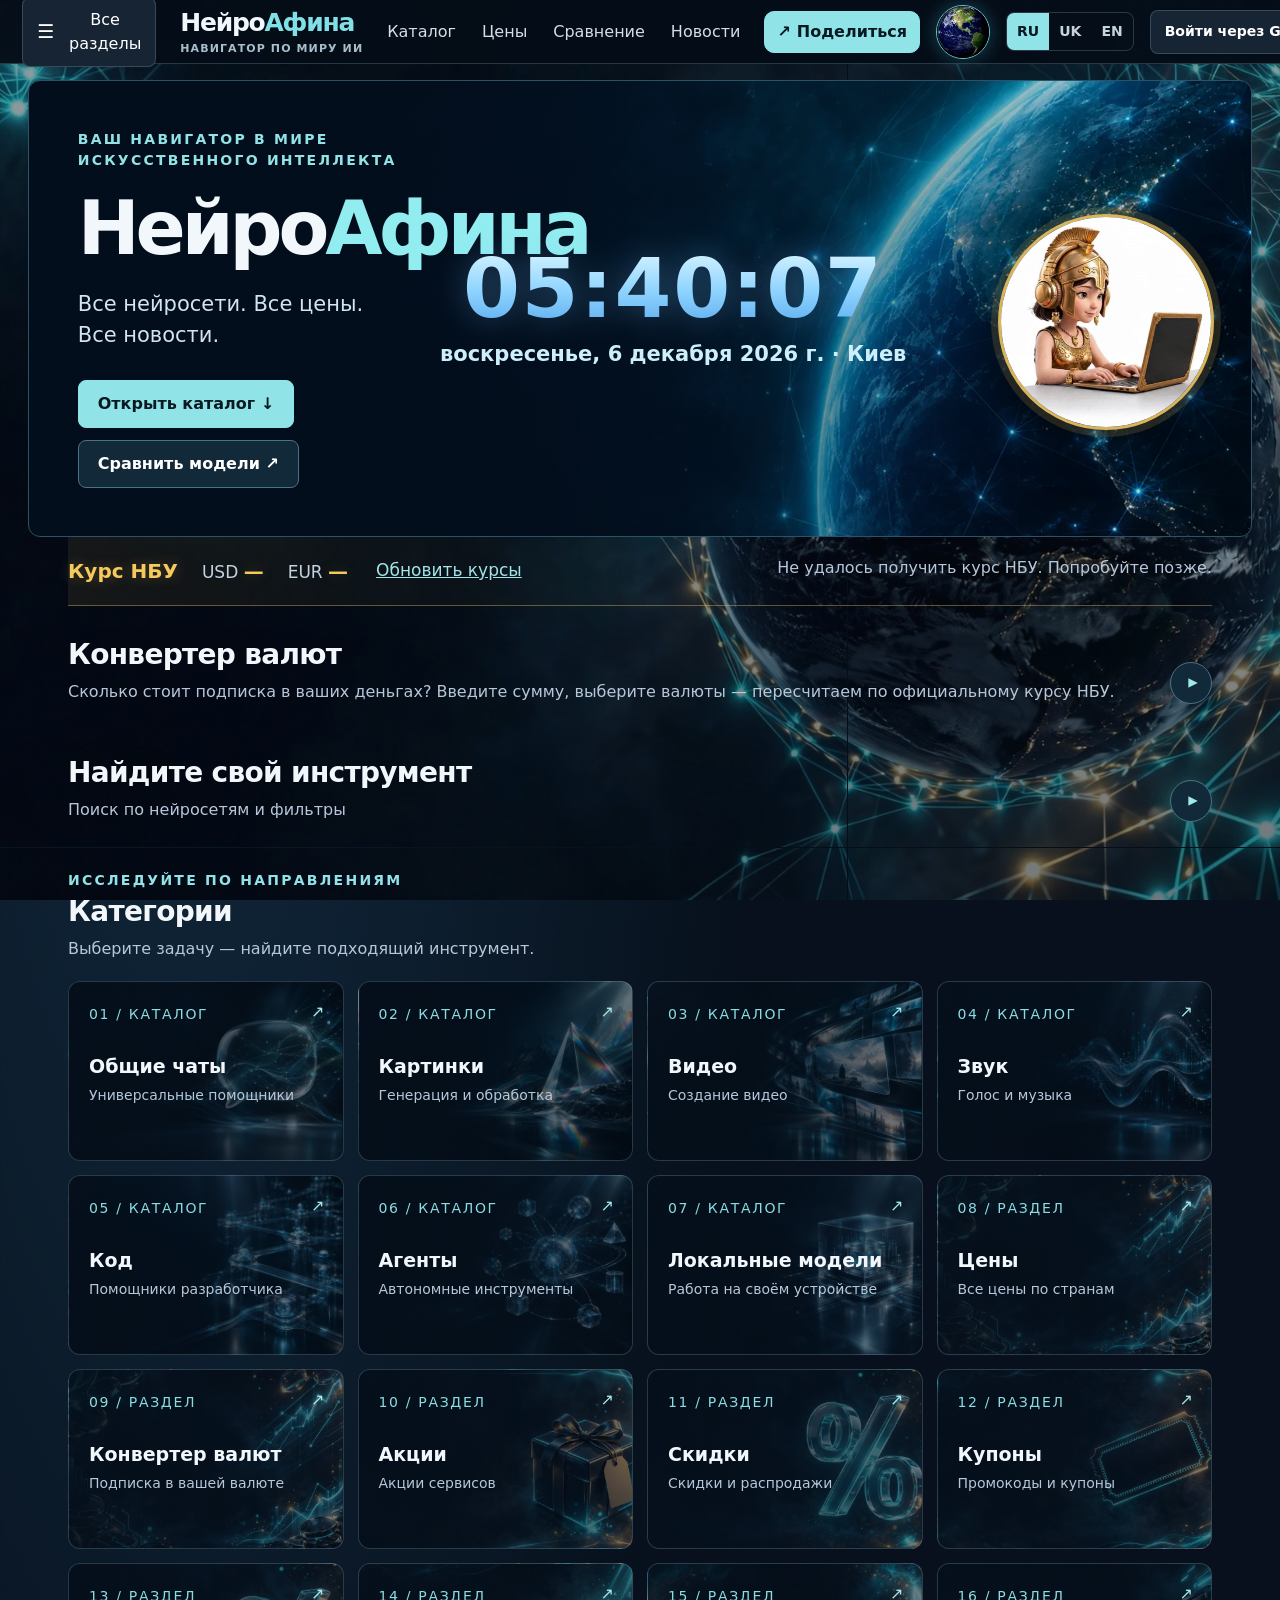
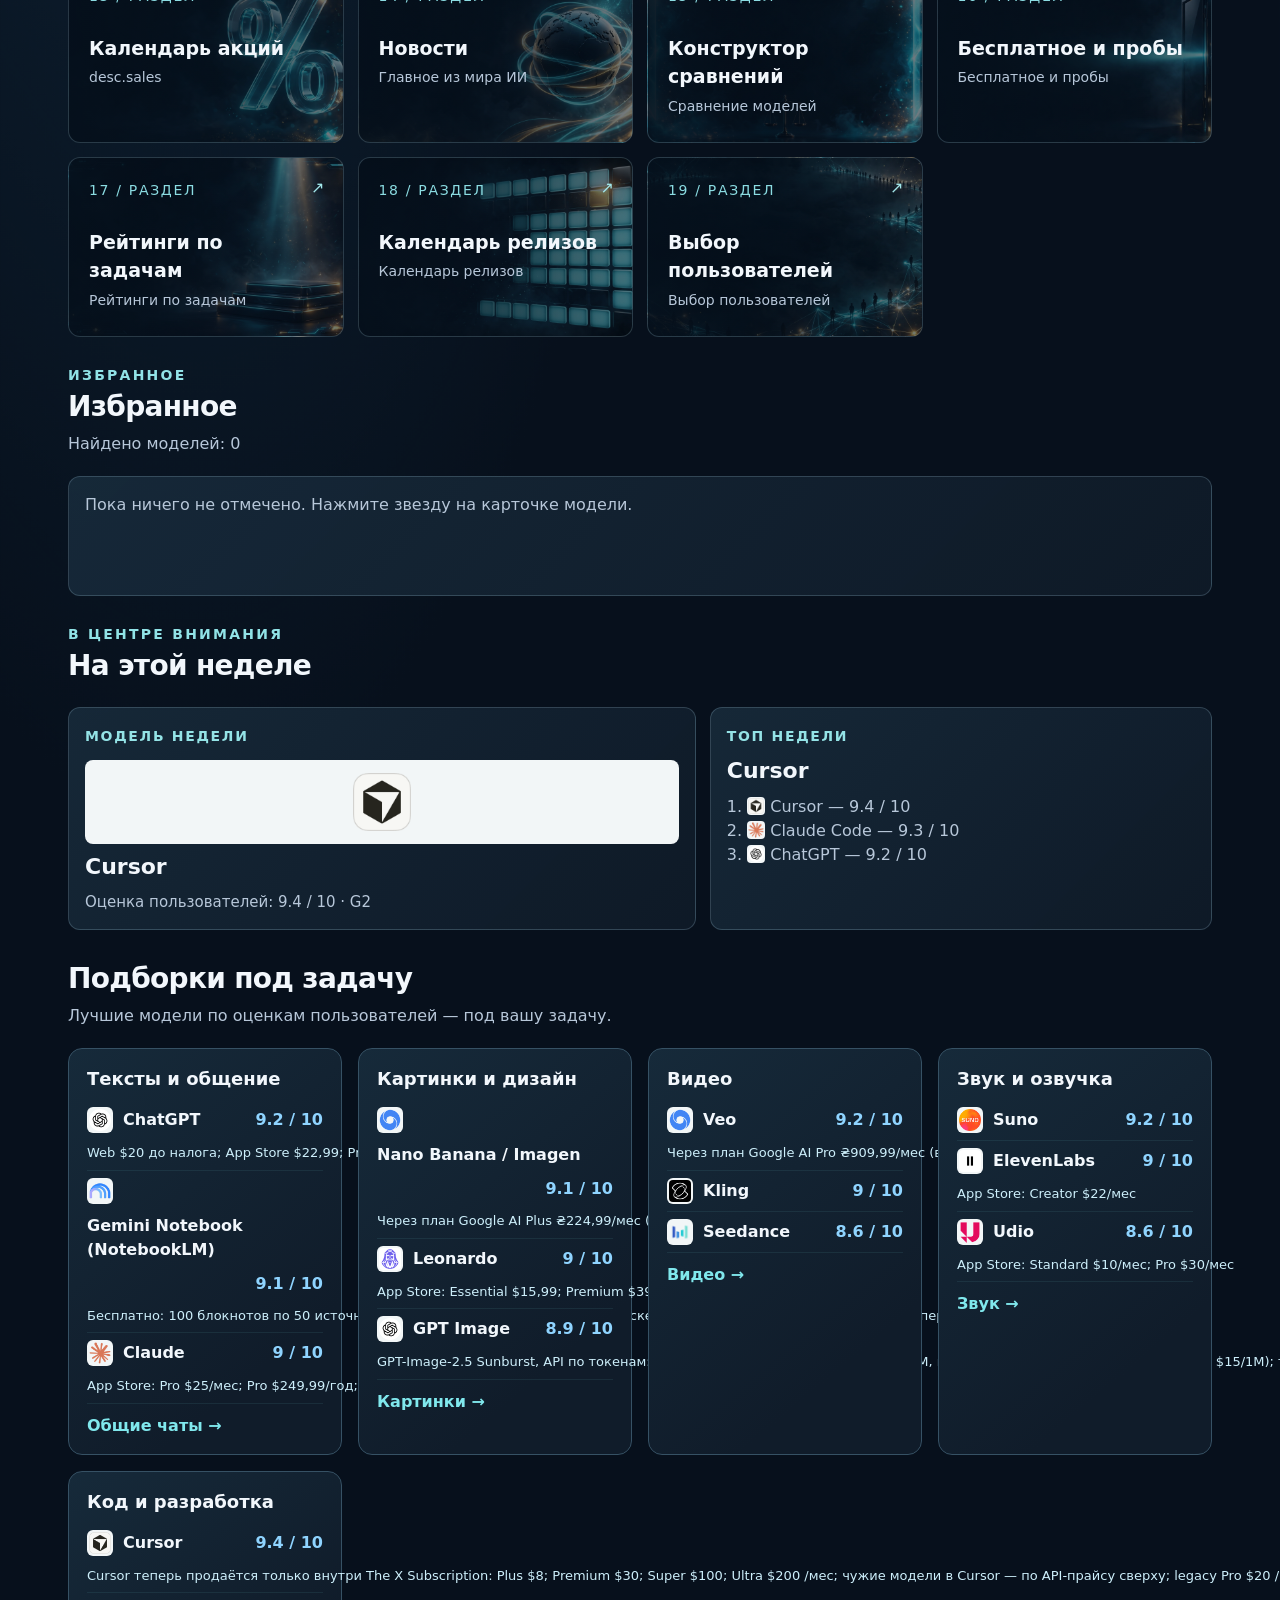
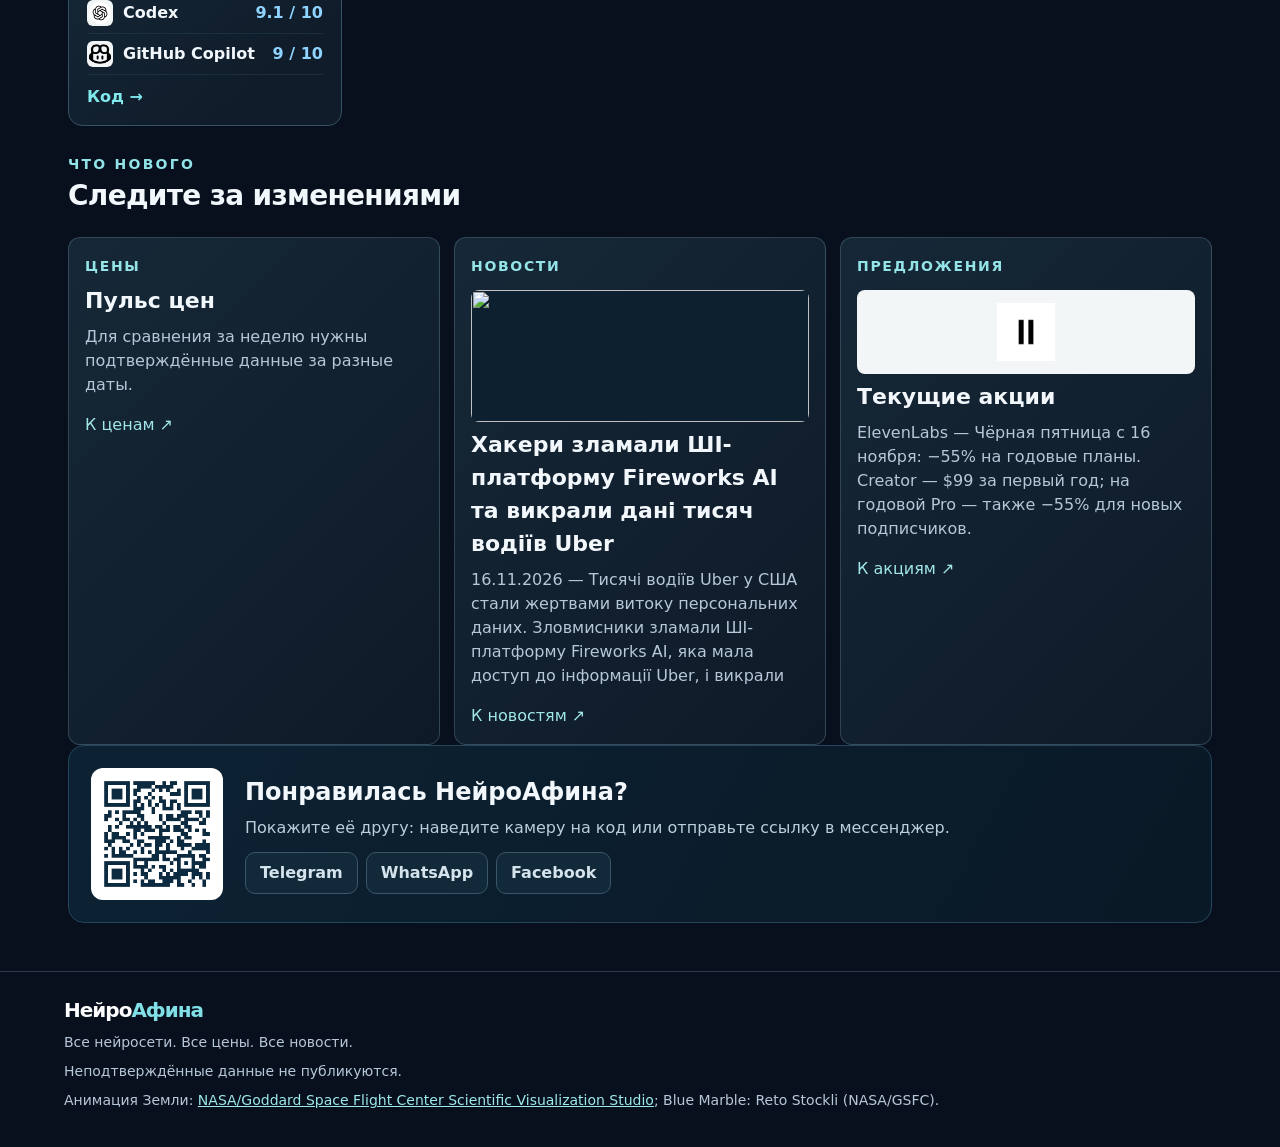
==== commit e33776c5: "Версия ресурсов 20261117-43: переделка страницы рейтингов" ====
--- a/index.html
+++ b/index.html
@@ -1,5 +1,5 @@
 <!doctype html>
-<html lang="ru"><head><meta charset="utf-8"><meta name="viewport" content="width=device-width, initial-scale=1"><meta name="description" content="НейроАфина — каталог нейросетей, цен и новостей."><meta name="color-scheme" content="dark"><title>НейроАфина — все нейросети, цены и новости</title><meta property="og:type" content="website"><meta property="og:site_name" content="НейроАфина"><meta property="og:title" content="НейроАфина — все нейросети, цены и новости"><meta property="og:description" content="Каталог нейросетей для людей: цены для Украины, плюсы и минусы, акции, скидки и новости — обновляется каждое утро."><meta property="og:url" content="https://neuroathena.pages.dev/"><meta property="og:image" content="https://neuroathena.pages.dev/assets/og-cover.jpg"><meta property="og:image:width" content="1200"><meta property="og:image:height" content="630"><meta name="twitter:card" content="summary_large_image"><meta name="twitter:title" content="НейроАфина — все нейросети, цены и новости"><meta name="twitter:description" content="Каталог нейросетей для людей: цены для Украины, плюсы и минусы, акции, скидки и новости."><meta name="twitter:image" content="https://neuroathena.pages.dev/assets/og-cover.jpg"><link rel="canonical" href="https://neuroathena.pages.dev/"><link rel="stylesheet" href="assets/style.css?v=20261116-42">
+<html lang="ru"><head><meta charset="utf-8"><meta name="viewport" content="width=device-width, initial-scale=1"><meta name="description" content="НейроАфина — каталог нейросетей, цен и новостей."><meta name="color-scheme" content="dark"><title>НейроАфина — все нейросети, цены и новости</title><meta property="og:type" content="website"><meta property="og:site_name" content="НейроАфина"><meta property="og:title" content="НейроАфина — все нейросети, цены и новости"><meta property="og:description" content="Каталог нейросетей для людей: цены для Украины, плюсы и минусы, акции, скидки и новости — обновляется каждое утро."><meta property="og:url" content="https://neuroathena.pages.dev/"><meta property="og:image" content="https://neuroathena.pages.dev/assets/og-cover.jpg"><meta property="og:image:width" content="1200"><meta property="og:image:height" content="630"><meta name="twitter:card" content="summary_large_image"><meta name="twitter:title" content="НейроАфина — все нейросети, цены и новости"><meta name="twitter:description" content="Каталог нейросетей для людей: цены для Украины, плюсы и минусы, акции, скидки и новости."><meta name="twitter:image" content="https://neuroathena.pages.dev/assets/og-cover.jpg"><link rel="canonical" href="https://neuroathena.pages.dev/"><link rel="stylesheet" href="assets/style.css?v=20261117-43">
 <link rel="icon" href="favicon.ico" sizes="any">
 <link rel="icon" type="image/png" sizes="32x32" href="favicon-32.png">
 <link rel="icon" type="image/png" sizes="16x16" href="favicon-16.png">
@@ -25,7 +25,7 @@
     return origFetch(input, init);
   };
 })();
-</script><script src="data/catalog.js" defer></script><script src="data/prices.js" defer></script><script src="data/logos.js" defer></script><script src="assets/app.js?v=20261116-42" defer></script></head>
+</script><script src="data/catalog.js" defer></script><script src="data/prices.js" defer></script><script src="data/logos.js" defer></script><script src="assets/app.js?v=20261117-43" defer></script></head>
 <body><a class="skip" href="#main" data-i18n="skip">Перейти к содержанию</a>
 <header class="header"><button class="menu-btn burger" id="menuButton" type="button" aria-expanded="false" aria-controls="menu"><span class="burger-ico" aria-hidden="true">☰</span><span data-i18n="menuAll">Все разделы</span></button><a class="brand" href="#/home" aria-label="НейроАфина — на главную">Нейро<span>Афина</span><small data-i18n="brandTag">НАВИГАТОР ПО МИРУ ИИ</small></a><nav class="headnav" aria-label="Основная навигация"><a href="#/chats" data-i18n="navCatalog">Каталог</a><a href="#/prices" data-i18n="navPrices">Цены</a><a href="#/compare" data-i18n="navCompare">Сравнение</a><a href="#/news" data-i18n="navNews">Новости</a></nav><div class="head-right"><button class="tell-btn" id="tellBtn" type="button" aria-haspopup="true" aria-expanded="false"><span aria-hidden="true">↗</span> <span data-i18n="share">Поделиться</span></button><div class="globe" aria-hidden="true"><video id="earthVideo" autoplay muted loop playsinline preload="metadata" poster="assets/earth-poster.webp"><source src="assets/earth.mp4" type="video/mp4"></video></div><div class="lang-switch" role="group" aria-label="Язык интерфейса"><button type="button" data-lang="ru" aria-pressed="true">RU</button><button type="button" data-lang="uk" aria-pressed="false">UK</button><button type="button" data-lang="en" aria-pressed="false">EN</button></div><div class="auth-area" id="authArea"><button class="auth-btn" id="authBtn" type="button"><span class="auth-full" data-i18n="authSignIn">Войти через Google</span><span class="auth-short">Google</span></button></div></div></header><div class="tell-panel" id="tellPanel" hidden><div class="tell-panel-head"><strong data-i18n="shareTitle">Поделиться сайтом</strong><button type="button" class="tell-close" id="tellClose" aria-label="Закрыть">✕</button></div><div class="tell-nets"><a class="tell-net" href="#" data-net="tg">Telegram</a><a class="tell-net" href="#" data-net="wa">WhatsApp</a><a class="tell-net" href="#" data-net="fb">Facebook</a><a class="tell-net" href="#" data-net="x">X</a></div><button type="button" class="tell-copy" id="tellCopy"><span data-i18n="copyLink">Копировать ссылку</span></button><div class="tell-qr"><img src="assets/qr-site.png" alt="QR-код сайта НейроАфина"><p data-i18n="qrCaption">Наведите камеру телефона — сайт откроется сам</p></div></div>
 <div class="admin-bar" id="adminBar" hidden></div>
--- a/assets/style.css
+++ b/assets/style.css
@@ -589,3 +589,11 @@
 .picks-grid>*{min-width:0}.pick-row{min-width:0}.pick-price{overflow-wrap:anywhere}
 
 .sales-h{margin:28px 0 12px;font-size:22px}
+
+/* Рейтинги: липкая панель управления, поиск и переключатель оценок (17.11.2026) */
+.ratings-bar{position:sticky;top:10px;z-index:4;background:rgba(7,16,28,.94);border:1px solid var(--border);border-radius:12px;padding:12px 14px;backdrop-filter:blur(6px)}
+.ratings-controls{display:flex;gap:12px;align-items:flex-start}
+.ratings-controls .searchbar{flex:1;min-width:0}
+.ratings-controls .filter-chips{flex:none;padding-top:5px}
+.rating-more{margin-top:10px}
+@media(max-width:650px){.ratings-controls{flex-direction:column}.ratings-controls .filter-chips{padding-top:0}}
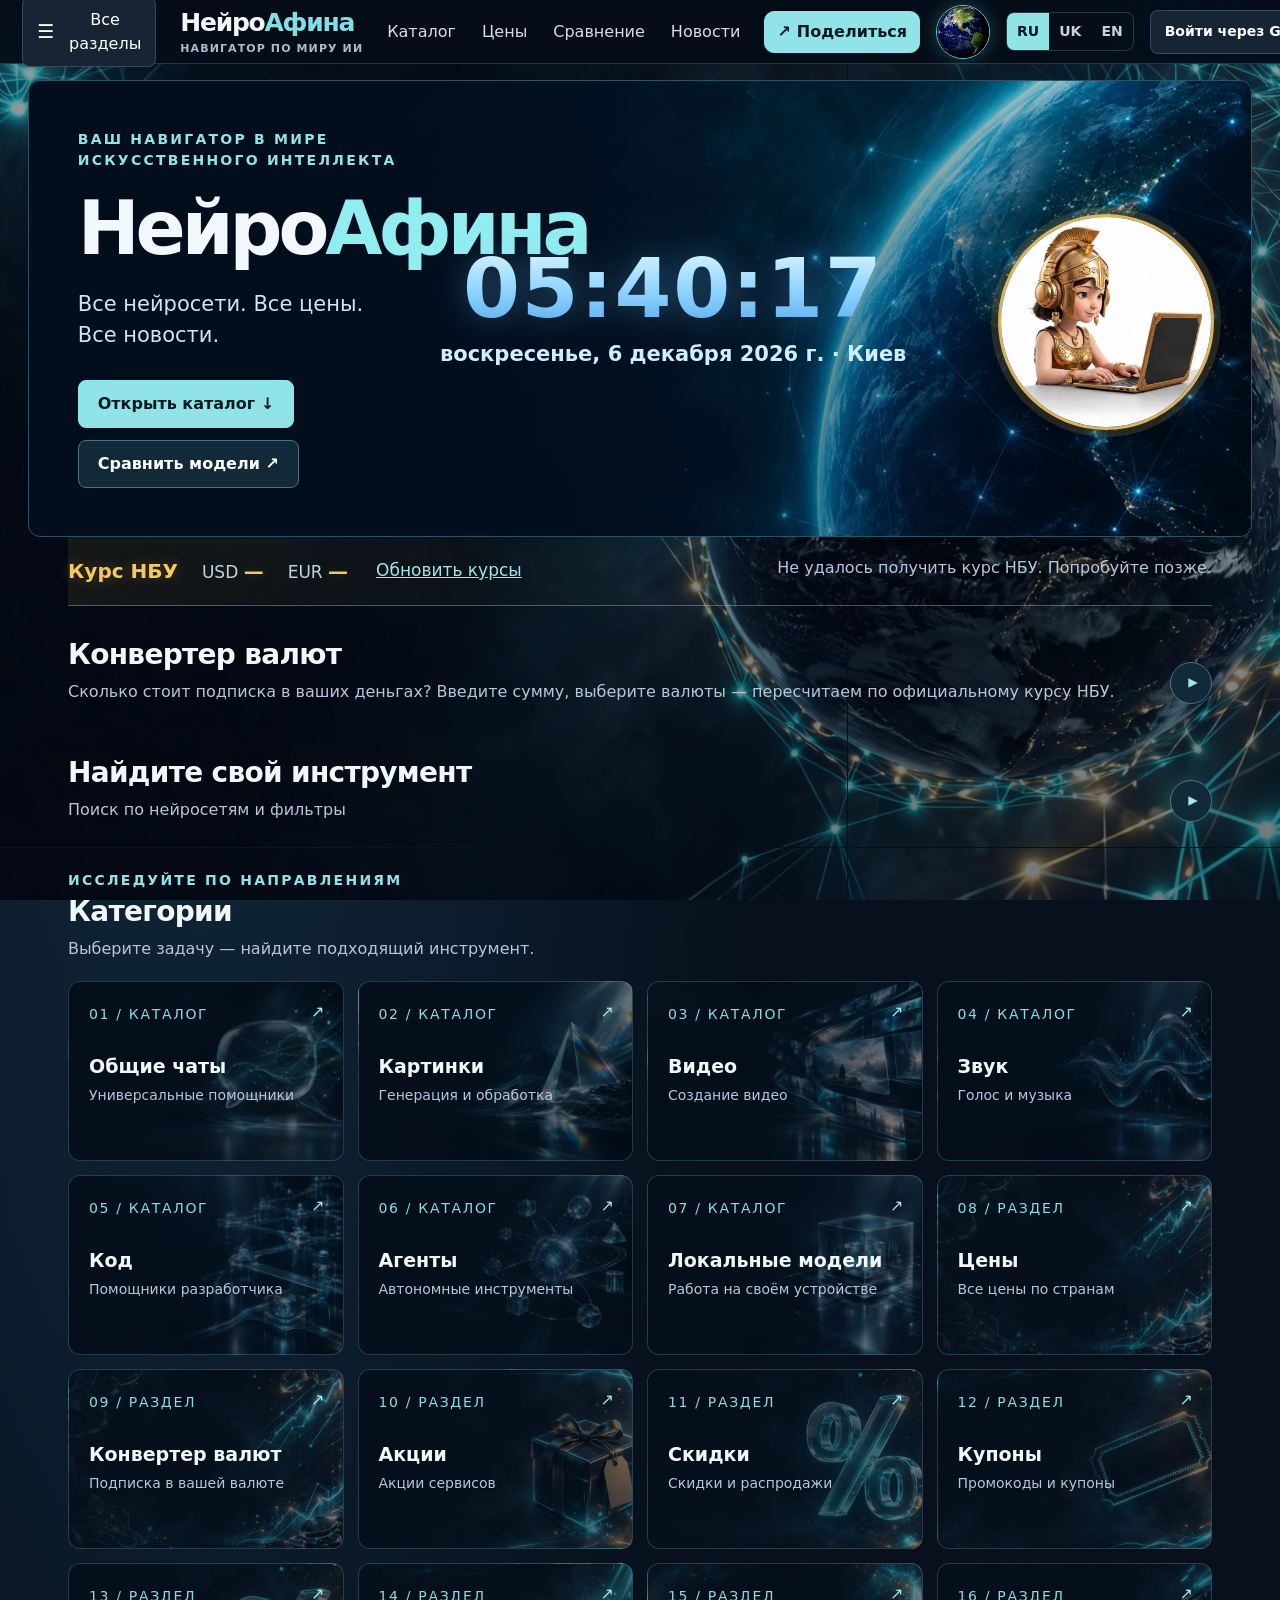
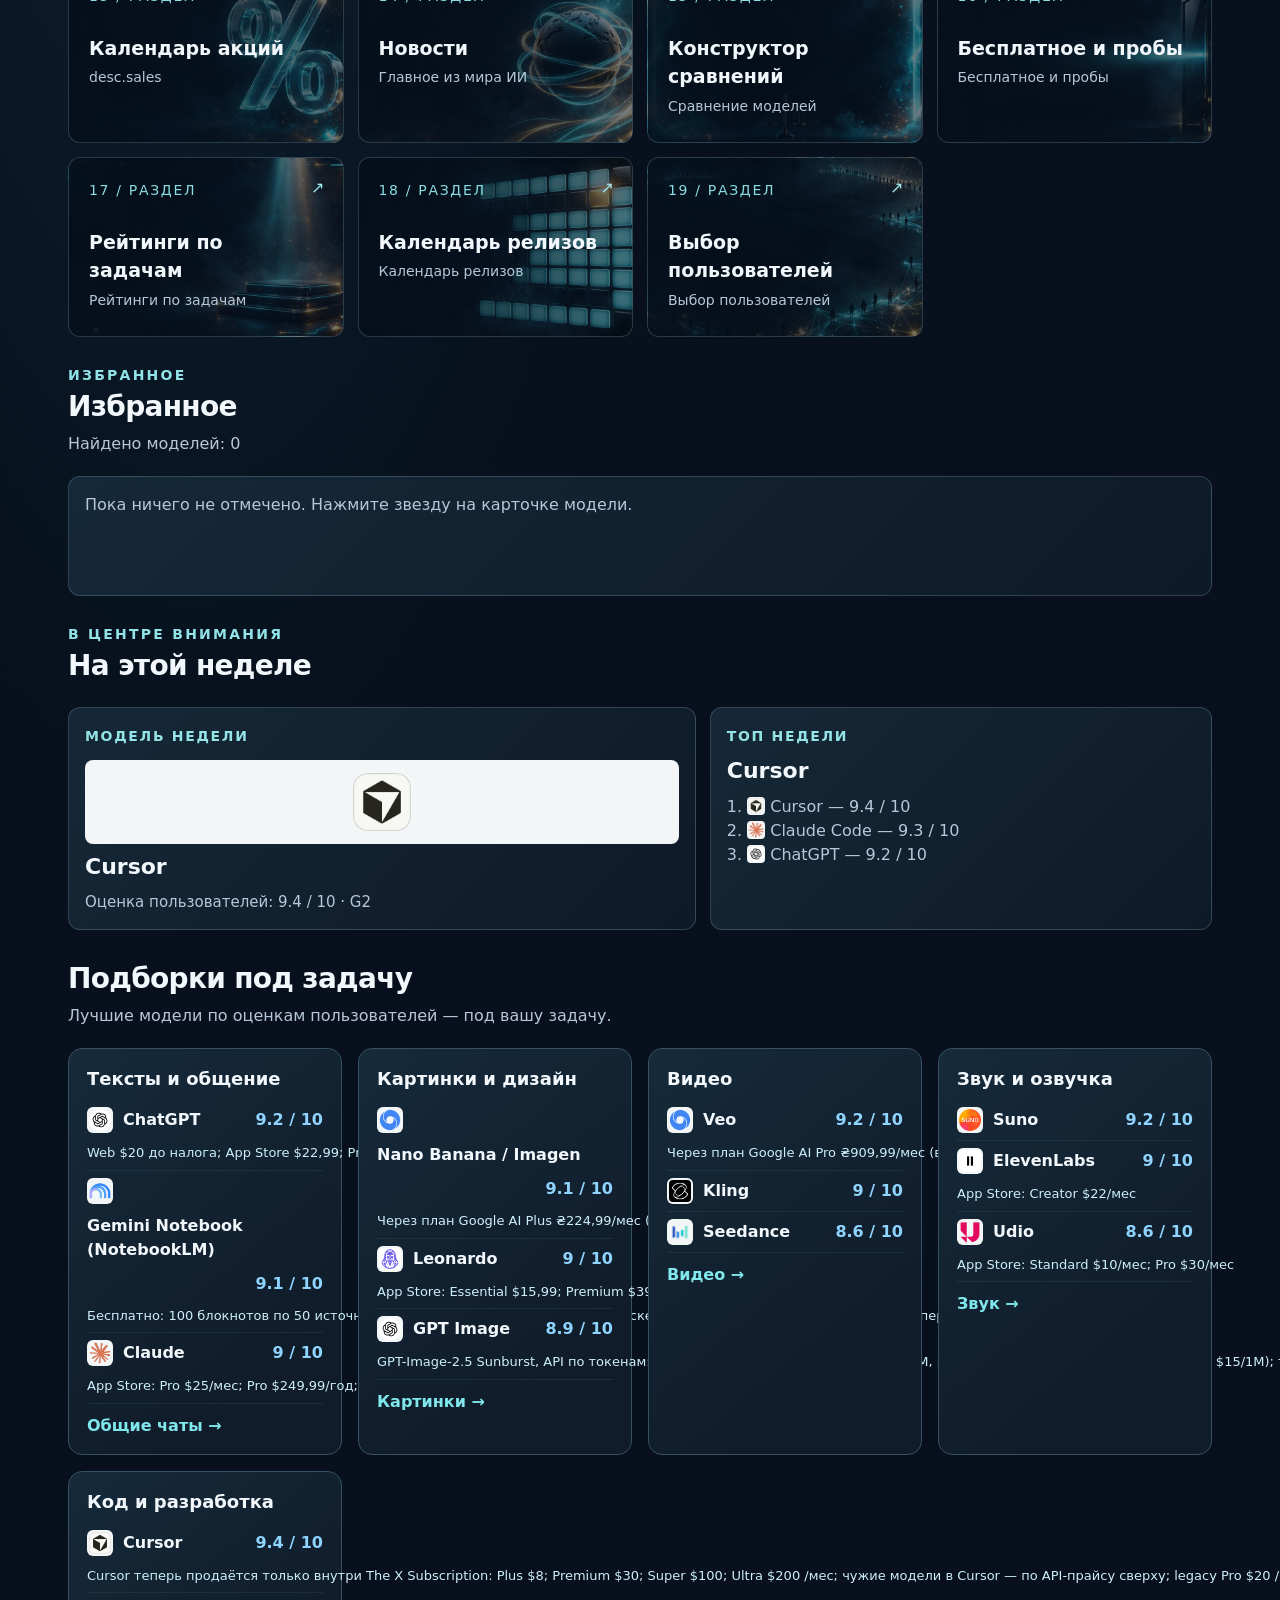
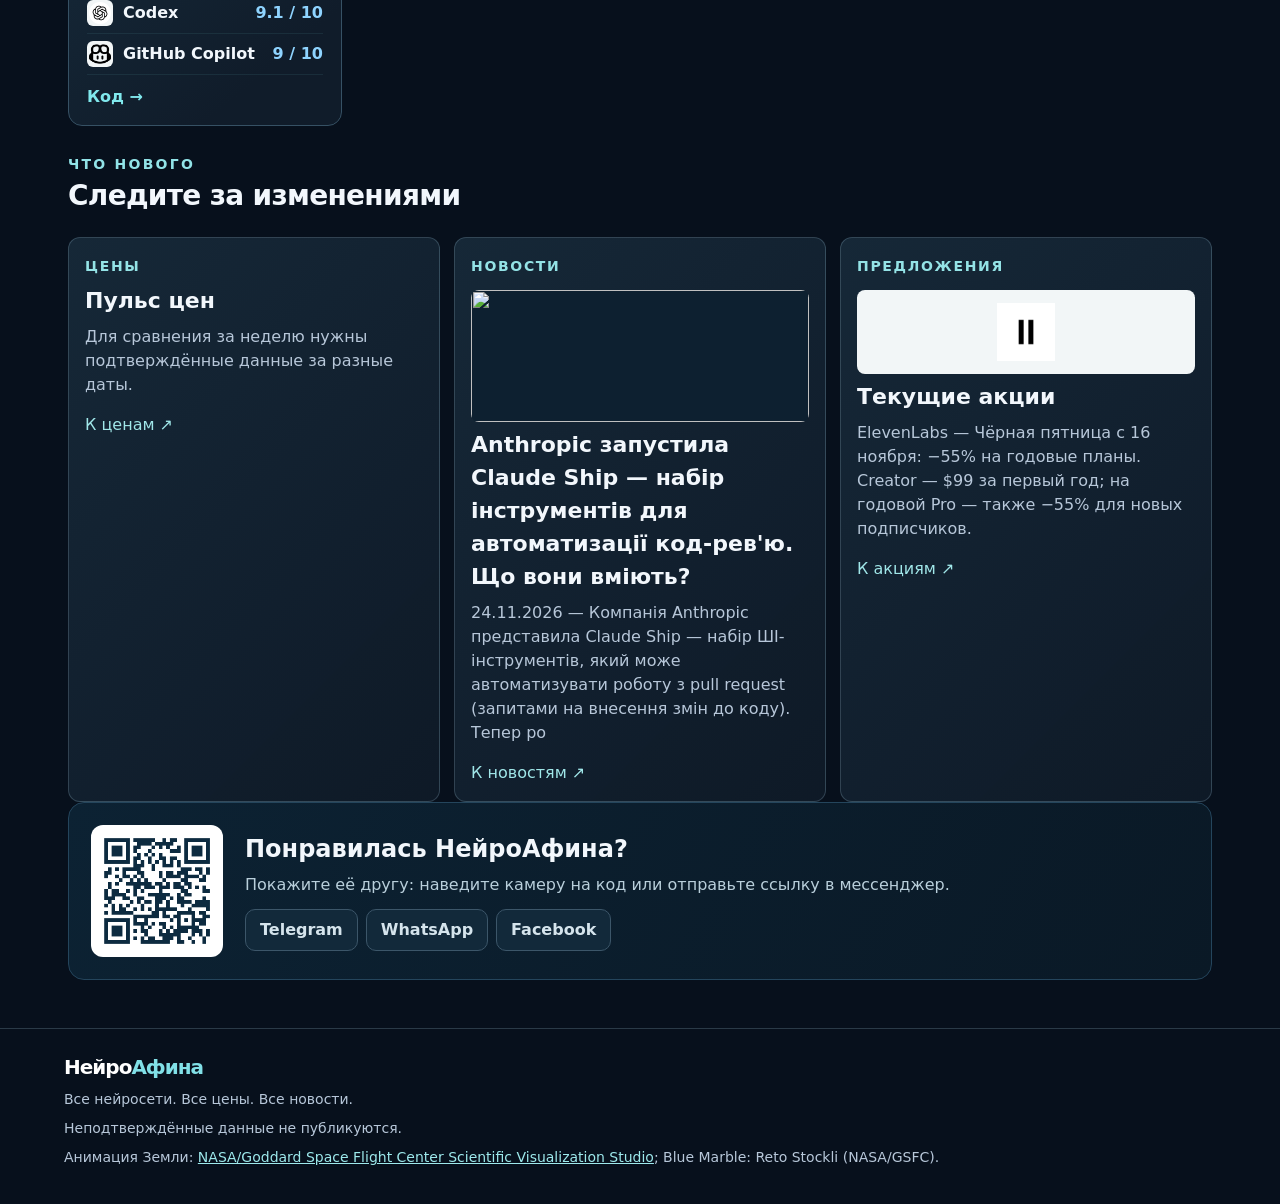
==== commit 8f5b0d56: "Данные сайта — через Cloudflare Worker (KV): акции, каталог, цены; локальные файлы — запасные" ====
--- a/index.html
+++ b/index.html
@@ -6,11 +6,21 @@
 <link rel="apple-touch-icon" sizes="180x180" href="apple-touch-icon.png">
 <link rel="icon" type="image/png" sizes="192x192" href="icon-192.png">
 <link rel="icon" type="image/png" sizes="512x512" href="icon-512.png"><script>
-// Новости: сначала автономный Worker на Cloudflare (обновляется сам каждую ночь),
-// при любой его неудаче — локальный файл data/news.json.
+// Новости и акции: сначала автономные Worker-ы на Cloudflare (обновляются сами),
+// при любой их неудаче — локальные файлы из папки data.
 (function () {
   var WORKER_NEWS = 'https://neuroathena-news.pitbuller1.workers.dev/news.json';
+  var WORKER_OFFERS = 'https://neuroathena-data.pitbuller1.workers.dev/offers.json';
   var origFetch = window.fetch.bind(window);
+  function viaWorker(input, init, workerUrl) {
+    return origFetch(workerUrl, { cache: 'no-store' }).then(function (r) {
+      if (!r.ok) throw new Error('worker http ' + r.status);
+      return r.clone().json().then(function (d) {
+        if (!d || !Array.isArray(d.items)) throw new Error('worker bad data');
+        return r;
+      });
+    }).catch(function () { return origFetch(input, init); });
+  }
   window.fetch = function (input, init) {
     var url = typeof input === 'string' ? input : (input && input.url) || '';
     if (/(^|\/)data\/news\.json(\?|#|$)/.test(url)) {
@@ -22,10 +32,13 @@
         });
       }).catch(function () { return origFetch(input, init); });
     }
+    if (/(^|\/)data\/offers\.json(\?|#|$)/.test(url)) {
+      return viaWorker(input, init, WORKER_OFFERS);
+    }
     return origFetch(input, init);
   };
 })();
-</script><script src="data/catalog.js" defer></script><script src="data/prices.js" defer></script><script src="data/logos.js" defer></script><script src="assets/app.js?v=20261117-43" defer></script></head>
+</script><script src="https://neuroathena-data.pitbuller1.workers.dev/catalog.js"></script><script>if(!window.NEURO_CATALOG){document.write('<script src="data/catalog.js"><\/script>');}</script><script src="https://neuroathena-data.pitbuller1.workers.dev/prices.js"></script><script>if(!window.NEURO_PRICES){document.write('<script src="data/prices.js"><\/script>');}</script><script src="data/logos.js" defer></script><script src="assets/app.js?v=20261117-43" defer></script></head>
 <body><a class="skip" href="#main" data-i18n="skip">Перейти к содержанию</a>
 <header class="header"><button class="menu-btn burger" id="menuButton" type="button" aria-expanded="false" aria-controls="menu"><span class="burger-ico" aria-hidden="true">☰</span><span data-i18n="menuAll">Все разделы</span></button><a class="brand" href="#/home" aria-label="НейроАфина — на главную">Нейро<span>Афина</span><small data-i18n="brandTag">НАВИГАТОР ПО МИРУ ИИ</small></a><nav class="headnav" aria-label="Основная навигация"><a href="#/chats" data-i18n="navCatalog">Каталог</a><a href="#/prices" data-i18n="navPrices">Цены</a><a href="#/compare" data-i18n="navCompare">Сравнение</a><a href="#/news" data-i18n="navNews">Новости</a></nav><div class="head-right"><button class="tell-btn" id="tellBtn" type="button" aria-haspopup="true" aria-expanded="false"><span aria-hidden="true">↗</span> <span data-i18n="share">Поделиться</span></button><div class="globe" aria-hidden="true"><video id="earthVideo" autoplay muted loop playsinline preload="metadata" poster="assets/earth-poster.webp"><source src="assets/earth.mp4" type="video/mp4"></video></div><div class="lang-switch" role="group" aria-label="Язык интерфейса"><button type="button" data-lang="ru" aria-pressed="true">RU</button><button type="button" data-lang="uk" aria-pressed="false">UK</button><button type="button" data-lang="en" aria-pressed="false">EN</button></div><div class="auth-area" id="authArea"><button class="auth-btn" id="authBtn" type="button"><span class="auth-full" data-i18n="authSignIn">Войти через Google</span><span class="auth-short">Google</span></button></div></div></header><div class="tell-panel" id="tellPanel" hidden><div class="tell-panel-head"><strong data-i18n="shareTitle">Поделиться сайтом</strong><button type="button" class="tell-close" id="tellClose" aria-label="Закрыть">✕</button></div><div class="tell-nets"><a class="tell-net" href="#" data-net="tg">Telegram</a><a class="tell-net" href="#" data-net="wa">WhatsApp</a><a class="tell-net" href="#" data-net="fb">Facebook</a><a class="tell-net" href="#" data-net="x">X</a></div><button type="button" class="tell-copy" id="tellCopy"><span data-i18n="copyLink">Копировать ссылку</span></button><div class="tell-qr"><img src="assets/qr-site.png" alt="QR-код сайта НейроАфина"><p data-i18n="qrCaption">Наведите камеру телефона — сайт откроется сам</p></div></div>
 <div class="admin-bar" id="adminBar" hidden></div>
